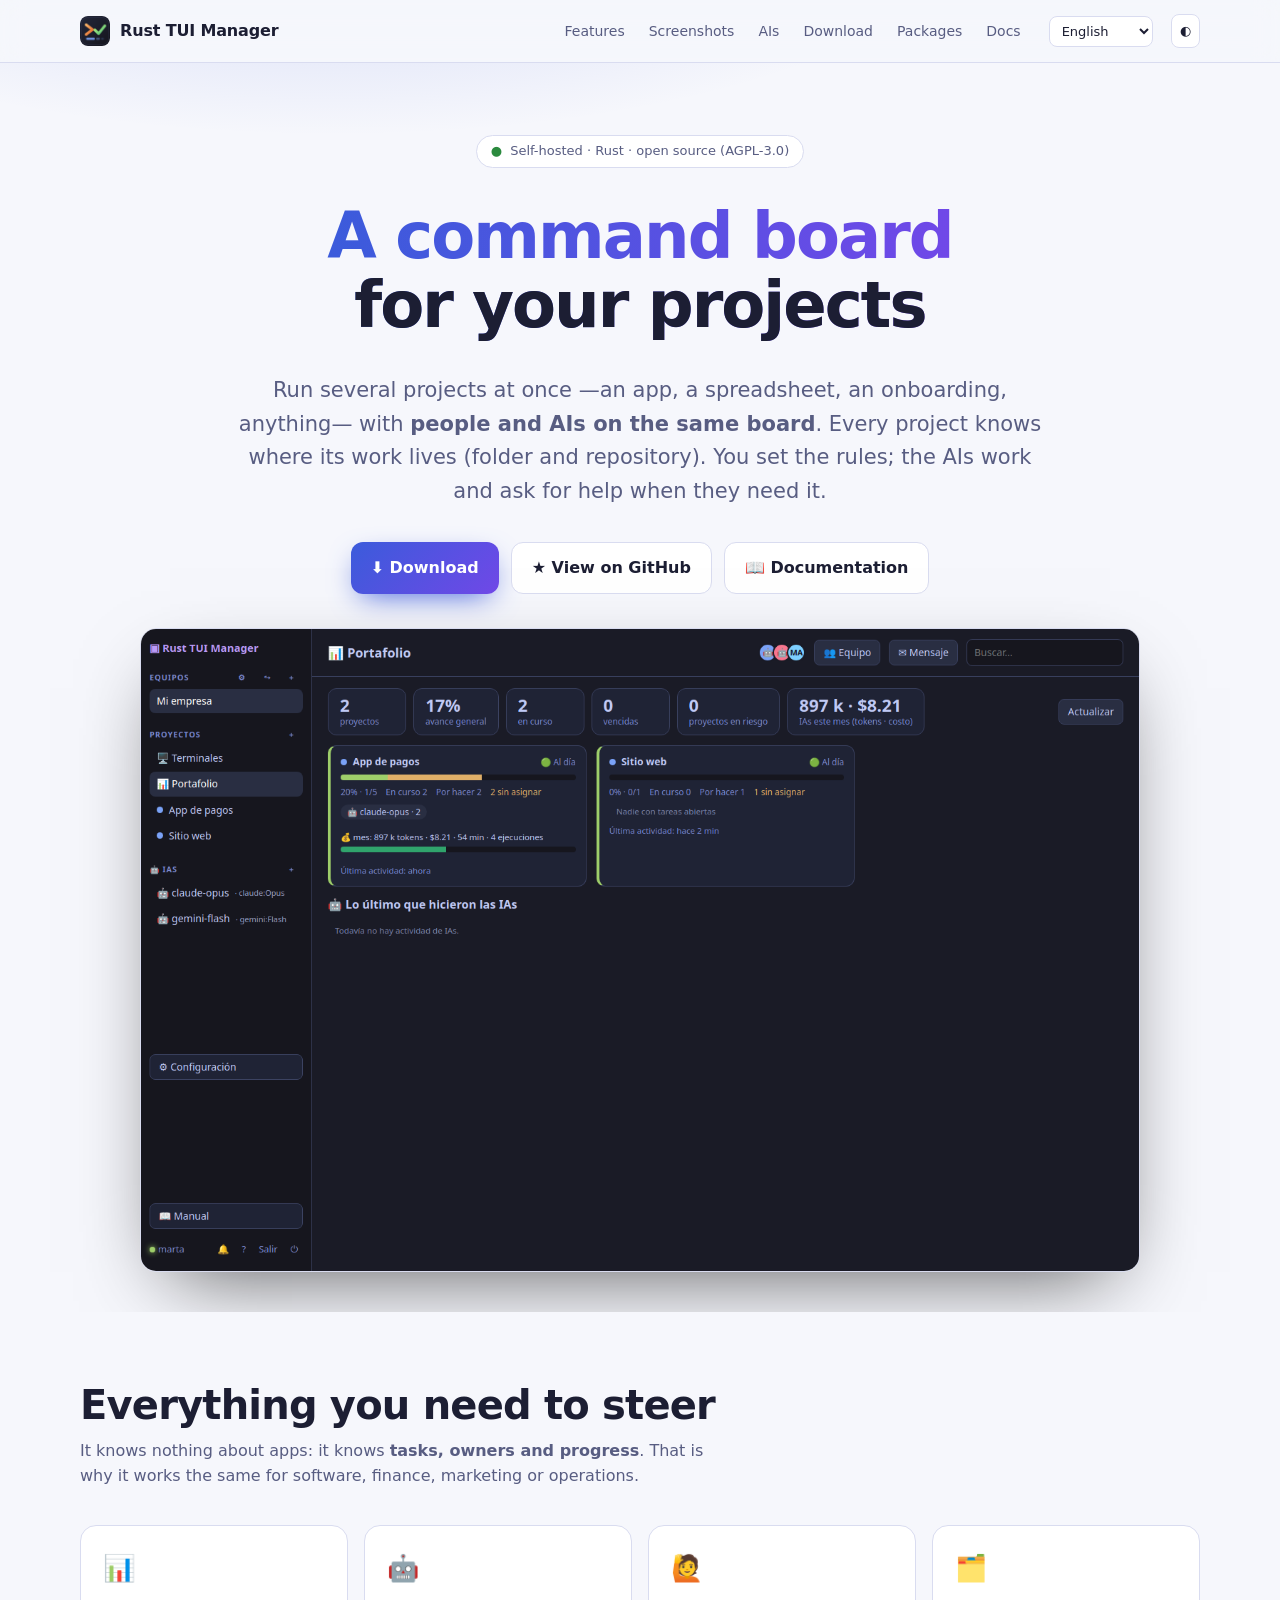
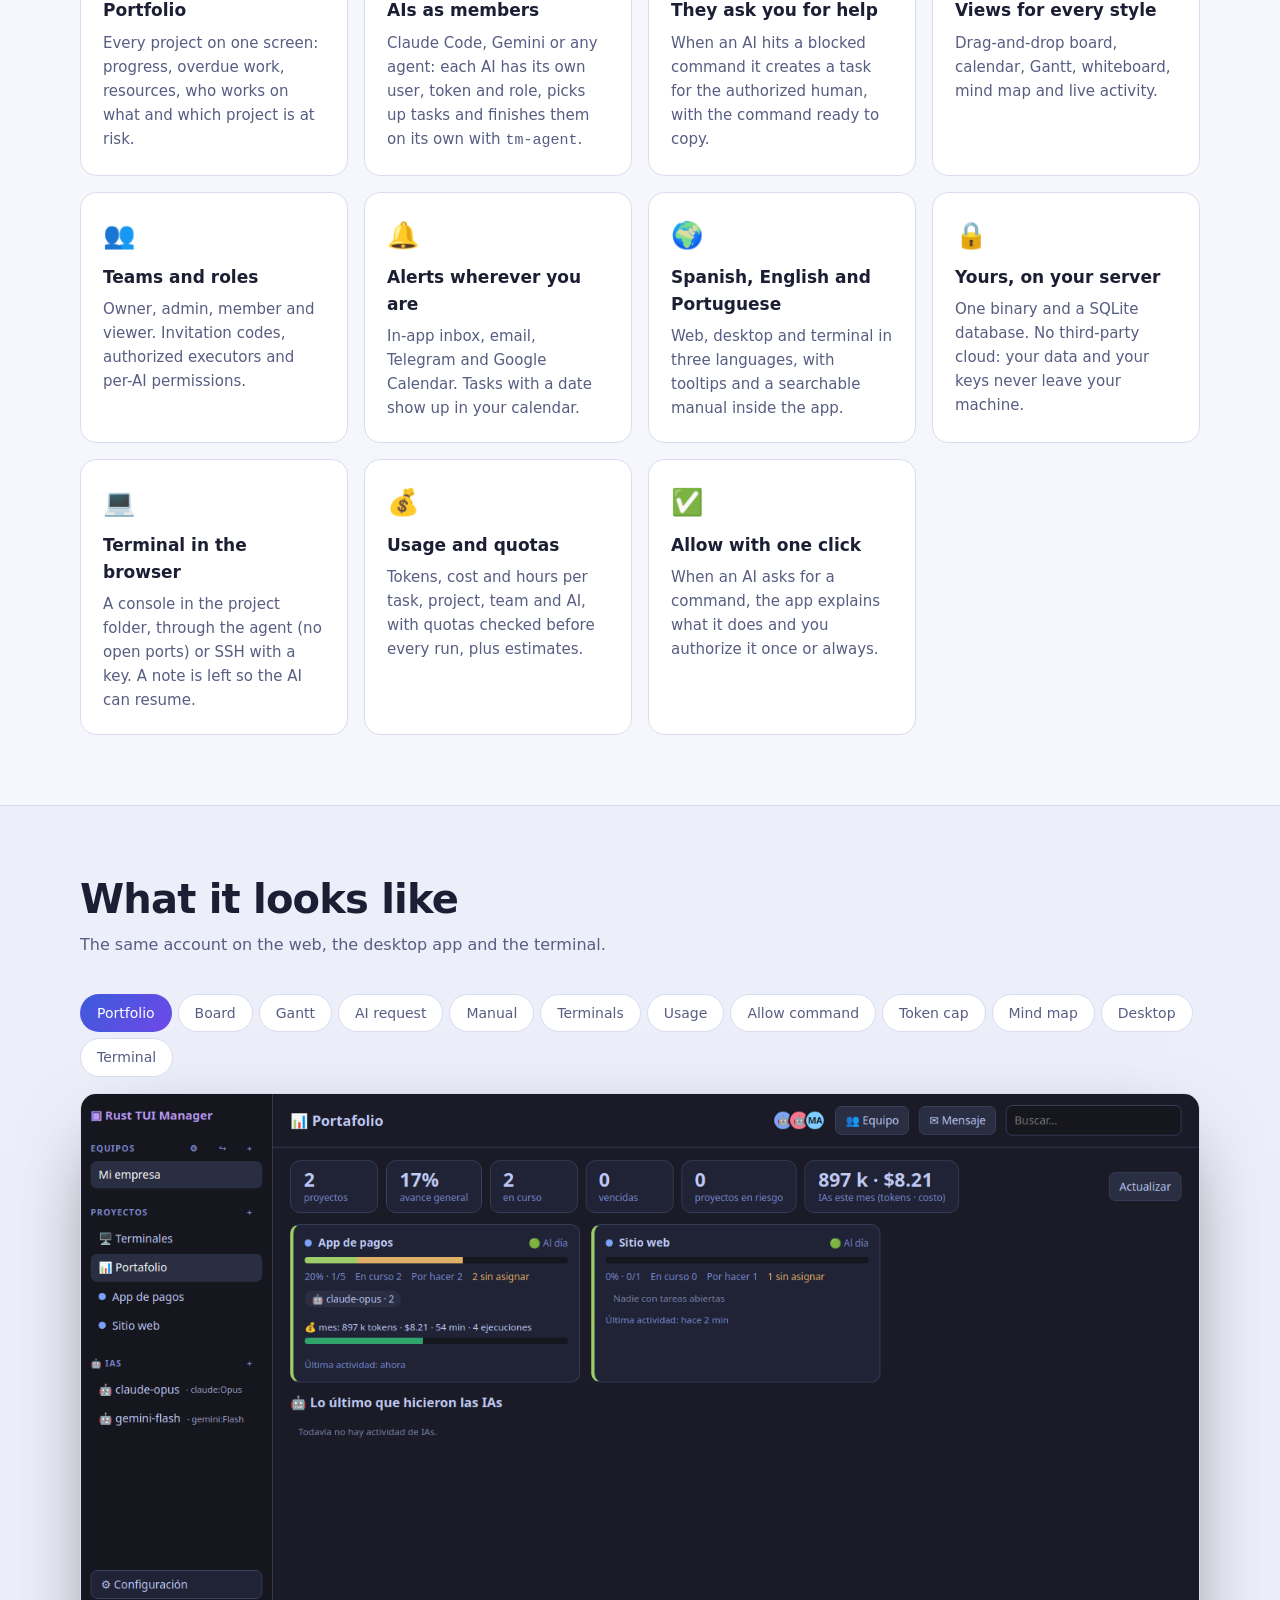
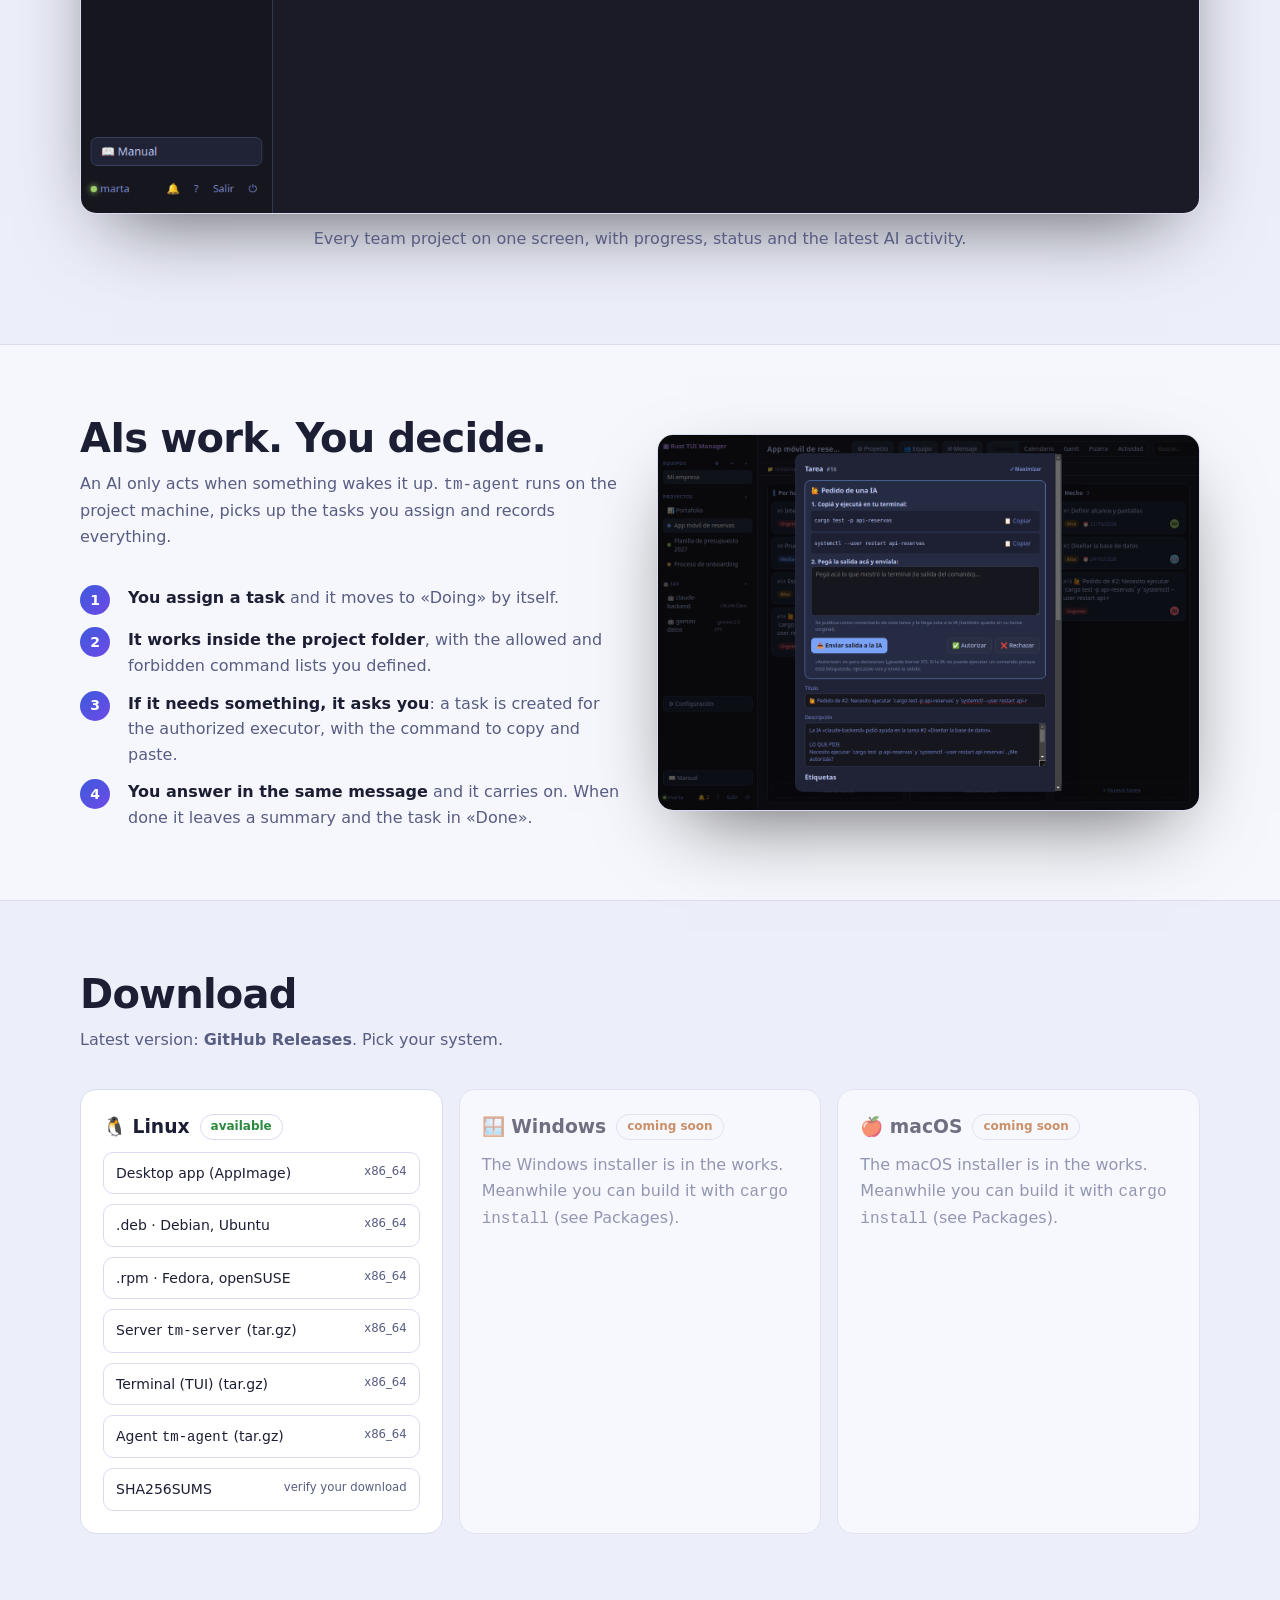
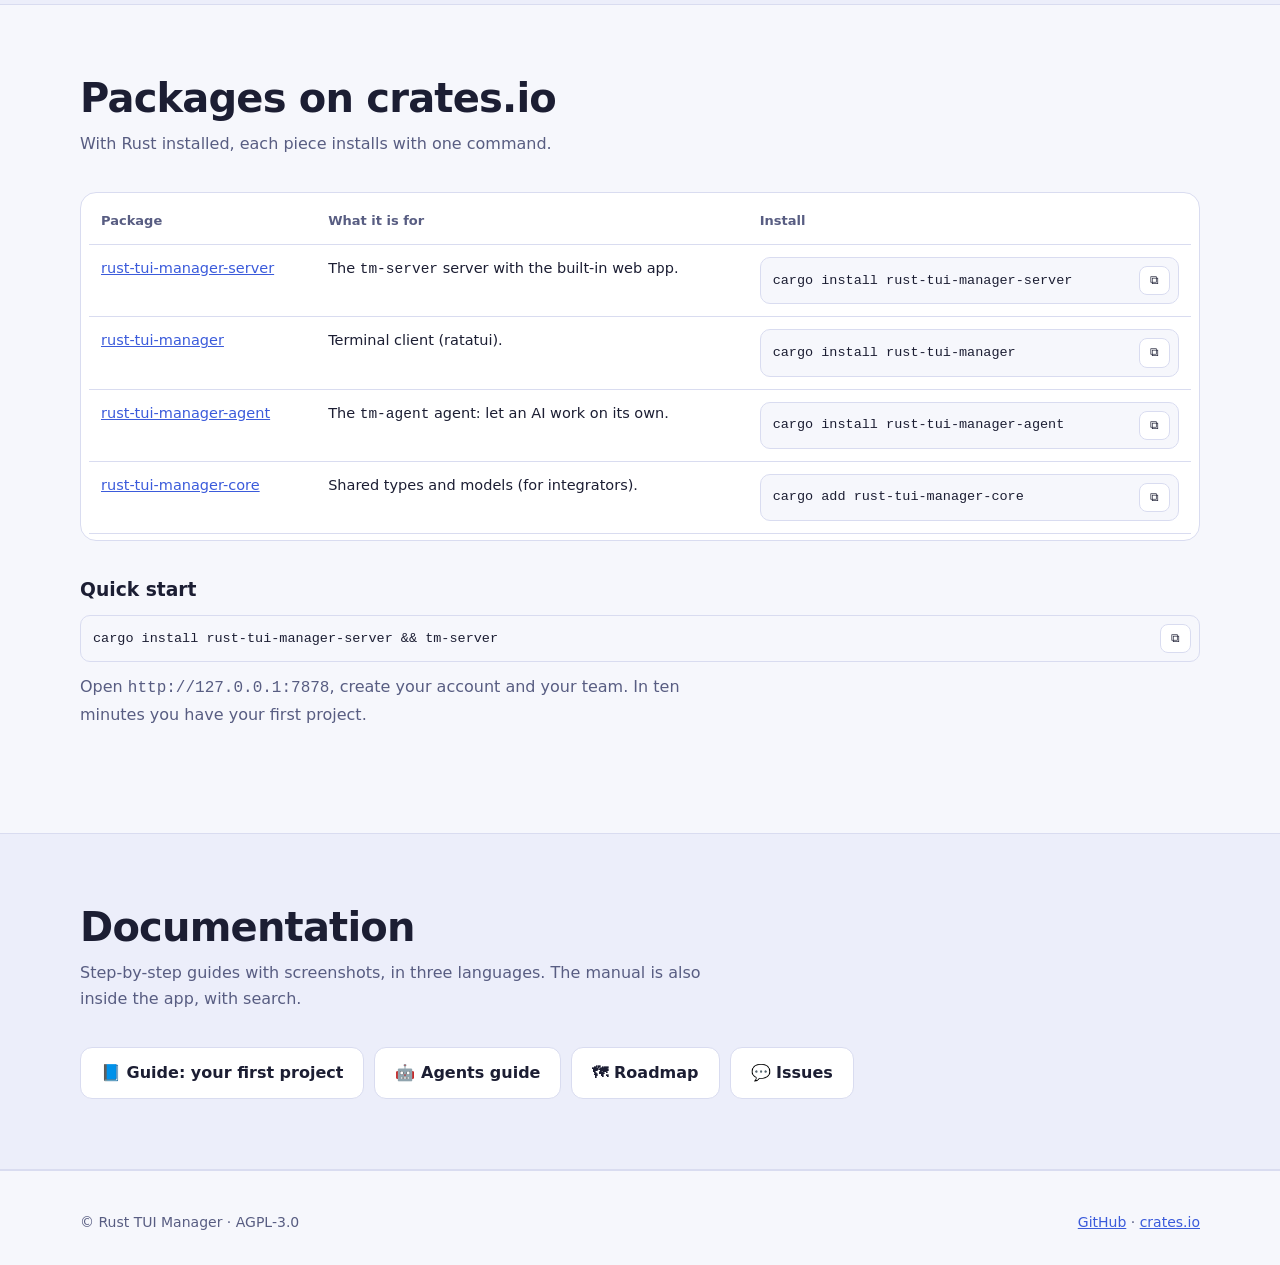
==== docs/index.html @ d7788f99 "Versión 0.6.3: terminal en el navegador, consumo y cuotas, permisos desde la tarea, licencia AGPL-3." ====
<!doctype html>
<html lang="es">
<head>
<meta charset="utf-8">
<meta name="viewport" content="width=device-width, initial-scale=1">
<title>Rust TUI Manager · tablero de comando</title>
<meta name="description" content="Un tablero de comando autoalojado: dirigí varios proyectos a la vez con personas e IAs en el mismo tablero. Web, escritorio, terminal y agentes.">
<meta property="og:title" content="Rust TUI Manager">
<meta property="og:description" content="Dirigí varios proyectos a la vez con personas e IAs en el mismo tablero. Autoalojado, en Rust.">
<meta property="og:image" content="https://raw.githubusercontent.com/polblancoo/Rust_tuiManager/main/docs/screenshots/guia-11-portafolio.png">
<link rel="icon" href="logo/logo-512.png">
<style>
:root{--bg:#0d0e17;--bg2:#13141f;--card:#181a28;--line:#2a2d44;--fg:#e6e9f7;--dim:#9aa0c3;--acc:#7aa2f7;--acc2:#bb9af7;--ok:#9ece6a;--warn:#e0af68;--glow:#7aa2f755}
@media (prefers-color-scheme:light){:root:not([data-theme=dark]){--bg:#f6f7fc;--bg2:#eceefa;--card:#fff;--line:#d9dcf0;--fg:#1c1e33;--dim:#585d82;--acc:#3b5bdb;--acc2:#7048e8;--ok:#2b8a3e;--warn:#b45309;--glow:#3b5bdb33}}
:root[data-theme=light]{--bg:#f6f7fc;--bg2:#eceefa;--card:#fff;--line:#d9dcf0;--fg:#1c1e33;--dim:#585d82;--acc:#3b5bdb;--acc2:#7048e8;--ok:#2b8a3e;--warn:#b45309;--glow:#3b5bdb33}
*{box-sizing:border-box;margin:0}
html{scroll-behavior:smooth}
body{background:var(--bg);color:var(--fg);font:16px/1.6 system-ui,-apple-system,"Segoe UI",Roboto,sans-serif;-webkit-font-smoothing:antialiased}
a{color:var(--acc)}
img{max-width:100%;display:block}
.wrap{width:min(1120px,100% - 32px);margin-inline:auto}
header{position:sticky;top:0;z-index:20;backdrop-filter:blur(12px);background:color-mix(in srgb,var(--bg) 80%,transparent);border-bottom:1px solid var(--line)}
.nav{display:flex;align-items:center;gap:18px;height:62px}
.brand{display:flex;align-items:center;gap:10px;font-weight:800;color:var(--fg);text-decoration:none;letter-spacing:-.01em}
.brand img{width:30px;height:30px;border-radius:8px}
.nav nav{display:flex;gap:4px;margin-left:auto;flex-wrap:wrap}
.nav nav a{color:var(--dim);text-decoration:none;padding:6px 10px;border-radius:8px;font-size:14px}
.nav nav a:hover{color:var(--fg);background:var(--bg2)}
select,.btn-theme{background:var(--card);color:var(--fg);border:1px solid var(--line);border-radius:8px;padding:6px 8px;font:inherit;font-size:13px;cursor:pointer}
.hero{padding:72px 0 40px;position:relative;overflow:hidden}
.hero::before{content:"";position:absolute;inset:-20% -10% auto;height:520px;background:radial-gradient(60% 60% at 30% 20%,var(--glow),transparent 70%),radial-gradient(40% 50% at 80% 10%,#bb9af733,transparent 70%);pointer-events:none}
.hero .wrap{position:relative;display:grid;gap:34px;text-align:center;justify-items:center}
.pill{display:inline-flex;gap:8px;align-items:center;border:1px solid var(--line);background:var(--card);border-radius:999px;padding:5px 14px;font-size:13px;color:var(--dim)}
.pill b{color:var(--ok)}
h1{font-size:clamp(34px,6vw,64px);line-height:1.08;letter-spacing:-.03em;max-width:15ch}
h1 span{background:linear-gradient(90deg,var(--acc),var(--acc2));-webkit-background-clip:text;background-clip:text;color:transparent}
.lead{font-size:clamp(17px,2.2vw,21px);color:var(--dim);max-width:62ch}
.cta{display:flex;gap:12px;flex-wrap:wrap;justify-content:center}
.btn{display:inline-flex;align-items:center;gap:8px;padding:12px 20px;border-radius:12px;font-weight:700;text-decoration:none;border:1px solid var(--line);color:var(--fg);background:var(--card);transition:transform .15s,border-color .15s}
.btn:hover{transform:translateY(-2px);border-color:var(--acc)}
.btn.primary{background:linear-gradient(135deg,var(--acc),var(--acc2));color:#fff;border:0;box-shadow:0 10px 30px -10px var(--acc)}
.shot{border:1px solid var(--line);border-radius:16px;overflow:hidden;background:var(--card);box-shadow:0 30px 80px -30px #000a,0 0 0 1px #ffffff08}
.shot img{width:100%;height:auto}
.hero .shot{width:min(1000px,100%)}
section{padding:70px 0;scroll-margin-top:62px}
section.alt{background:var(--bg2);border-block:1px solid var(--line)}
h2{font-size:clamp(26px,4vw,40px);letter-spacing:-.02em;line-height:1.15;margin-bottom:10px}
.sub{color:var(--dim);max-width:64ch;margin-bottom:36px}
.grid{display:grid;gap:16px;grid-template-columns:repeat(auto-fit,minmax(250px,1fr))}
.card{background:var(--card);border:1px solid var(--line);border-radius:16px;padding:22px}
.card .ic{font-size:26px;margin-bottom:8px}
.card h3{font-size:17px;margin-bottom:6px}
.card p{color:var(--dim);font-size:15px}
.tabs{display:flex;gap:6px;flex-wrap:wrap;margin-bottom:16px}
.tabs button{background:var(--card);color:var(--dim);border:1px solid var(--line);border-radius:999px;padding:7px 16px;font:inherit;font-size:14px;cursor:pointer}
.tabs button.on{color:#fff;background:linear-gradient(135deg,var(--acc),var(--acc2));border-color:transparent}
.cap{color:var(--dim);margin-top:12px;text-align:center;min-height:3em}
.two{display:grid;gap:34px;grid-template-columns:1fr 1fr;align-items:center}
@media(max-width:820px){.two{grid-template-columns:1fr}}
.steps{list-style:none;padding:0;display:grid;gap:12px;counter-reset:s}
.steps li{counter-increment:s;display:grid;grid-template-columns:36px 1fr;gap:12px;align-items:start;color:var(--dim)}
.steps li::before{content:counter(s);display:grid;place-items:center;width:30px;height:30px;border-radius:50%;background:linear-gradient(135deg,var(--acc),var(--acc2));color:#fff;font-weight:800;font-size:14px}
.steps b{color:var(--fg)}
.dl{display:grid;gap:16px;grid-template-columns:repeat(auto-fit,minmax(260px,1fr))}
.os{background:var(--card);border:1px solid var(--line);border-radius:16px;padding:22px;display:grid;gap:10px;align-content:start}
.os h3{display:flex;align-items:center;gap:10px}
.os.soon{opacity:.6}
.os .tag{font-size:12px;border:1px solid var(--line);border-radius:999px;padding:2px 10px;color:var(--warn)}
.os a.f{display:flex;justify-content:space-between;gap:10px;text-decoration:none;color:var(--fg);border:1px solid var(--line);border-radius:10px;padding:9px 12px;font-size:14px}
.os a.f:hover{border-color:var(--acc)}
.os a.f small{color:var(--dim)}
code,pre{font-family:ui-monospace,SFMono-Regular,Menlo,Consolas,monospace}
.cmd{display:flex;align-items:center;gap:8px;background:var(--bg);border:1px solid var(--line);border-radius:10px;padding:8px 8px 8px 12px;font-size:13.5px;overflow:hidden}
.cmd code{flex:1;overflow-x:auto;white-space:nowrap}
.cmd button{background:var(--card);color:var(--fg);border:1px solid var(--line);border-radius:8px;padding:4px 10px;font:inherit;font-size:12px;cursor:pointer}
table{width:100%;border-collapse:collapse;font-size:14.5px}
th,td{text-align:left;padding:12px;border-bottom:1px solid var(--line);vertical-align:top}
th{color:var(--dim);font-weight:600;font-size:13px}
.tbl{background:var(--card);border:1px solid var(--line);border-radius:16px;overflow-x:auto;padding:6px 8px}
footer{padding:40px 0;color:var(--dim);font-size:14px;border-top:1px solid var(--line)}
footer .wrap{display:flex;gap:16px;flex-wrap:wrap;justify-content:space-between}
.docs{display:flex;gap:10px;flex-wrap:wrap}
</style>
</head>
<body>
<header><div class="wrap nav">
  <a class="brand" href="#top"><img src="logo/logo-512.png" alt=""> Rust TUI Manager</a>
  <nav>
    <a href="#features" data-i="nav_features">Funciones</a>
    <a href="#screens" data-i="nav_screens">Capturas</a>
    <a href="#ai" data-i="nav_ai">IAs</a>
    <a href="#download" data-i="nav_download">Descargar</a>
    <a href="#packages" data-i="nav_packages">Paquetes</a>
    <a href="#docs" data-i="nav_docs">Documentación</a>
  </nav>
  <select id="lang" aria-label="Idioma / Language"><option value="es">Español</option><option value="en">English</option><option value="pt">Português</option></select>
  <button class="btn-theme" id="theme" title="Tema claro / oscuro" aria-label="Tema">◐</button>
</div></header>

<main id="top">
<div class="hero"><div class="wrap">
  <span class="pill"><b>●</b> <span data-i="pill">Autoalojado · Rust · código abierto (AGPL-3.0)</span></span>
  <h1><span data-i="h1a">Un tablero de comando</span> <span data-i="h1b" style="-webkit-text-fill-color:var(--fg);color:var(--fg)">para tus proyectos</span></h1>
  <p class="lead" data-i="lead">Dirigí varios proyectos a la vez —una app, una planilla, un onboarding, lo que sea— con <b>personas e IAs en el mismo tablero</b>. Cada proyecto sabe dónde vive su trabajo (carpeta y repositorio). Vos fijás las reglas; las IAs trabajan y te piden ayuda cuando la necesitan.</p>
  <div class="cta">
    <a class="btn primary" href="#download" data-i="cta_dl">⬇ Descargar</a>
    <a class="btn" href="https://github.com/polblancoo/Rust_tuiManager" data-i="cta_gh">★ Ver en GitHub</a>
    <a class="btn" href="#docs" data-i="cta_docs">📖 Documentación</a>
  </div>
  <div class="shot"><img src="screenshots/guia-11-portafolio.png" alt="Portafolio con todos los proyectos" id="heroimg" width="1300" height="900"></div>
</div></div>

<section id="features"><div class="wrap">
  <h2 data-i="f_h">Todo lo que necesitás para dirigir</h2>
  <p class="sub" data-i="f_s">No sabe de apps: sabe de <b>tareas, responsables y avance</b>. Por eso sirve igual para software, finanzas, marketing u operaciones.</p>
  <div class="grid">
    <div class="card"><div class="ic">📊</div><h3 data-i="c1h">Portafolio</h3><p data-i="c1p">Todos los proyectos en una pantalla: avance, vencidas, recursos, quién trabaja en qué y qué proyecto está en riesgo.</p></div>
    <div class="card"><div class="ic">🤖</div><h3 data-i="c2h">IAs como miembros</h3><p data-i="c2p">Claude Code, Gemini o cualquier agente: cada IA tiene su usuario, token y rol, toma tareas y las completa sola con <code>tm-agent</code>.</p></div>
    <div class="card"><div class="ic">🙋</div><h3 data-i="c3h">Te piden ayuda</h3><p data-i="c3p">Si una IA se topa con un comando bloqueado, crea una tarea para el humano autorizado, con el comando listo para copiar.</p></div>
    <div class="card"><div class="ic">🗂️</div><h3 data-i="c4h">Vistas para cada estilo</h3><p data-i="c4p">Tablero con arrastrar y soltar, calendario, Gantt, pizarra, mapa mental y actividad en vivo.</p></div>
    <div class="card"><div class="ic">👥</div><h3 data-i="c5h">Equipos y roles</h3><p data-i="c5p">Dueño, admin, miembro y lector. Invitaciones con código, ejecutores autorizados y permisos por IA.</p></div>
    <div class="card"><div class="ic">🔔</div><h3 data-i="c6h">Avisos donde estés</h3><p data-i="c6p">Bandeja en la app, email, Telegram y Google Calendar. Las tareas con fecha aparecen en tu calendario.</p></div>
    <div class="card"><div class="ic">🌍</div><h3 data-i="c7h">Español, inglés y portugués</h3><p data-i="c7p">Interfaz web, escritorio y terminal en tres idiomas, con tooltips y un manual con buscador dentro de la app.</p></div>
    <div class="card"><div class="ic">🔒</div><h3 data-i="c8h">Tuyo, en tu servidor</h3><p data-i="c8p">Un solo binario y una base SQLite. Sin nube de terceros: tus datos y tus claves no salen de tu máquina.</p></div>
    <div class="card"><div class="ic">💻</div><h3 data-i="c9h">Terminal en el navegador</h3><p data-i="c9p">Una consola en la carpeta del proyecto, por el agente (sin puertos abiertos) o por SSH con clave. Queda una nota para que la IA retome.</p></div>
    <div class="card"><div class="ic">💰</div><h3 data-i="c10h">Consumo y cuotas</h3><p data-i="c10p">Tokens, costo y horas por tarea, proyecto, equipo e IA, con cuotas que se revisan antes de cada ejecución y estimación.</p></div>
    <div class="card"><div class="ic">✅</div><h3 data-i="c11h">Permitir con un clic</h3><p data-i="c11p">Cuando una IA pide un comando, la app explica qué hace y lo autorizás una vez o siempre.</p></div>
  </div>
</div></section>

<section id="screens" class="alt"><div class="wrap">
  <h2 data-i="s_h">Así se ve</h2>
  <p class="sub" data-i="s_s">La misma cuenta en la web, la app de escritorio y la terminal.</p>
  <div class="tabs" id="tabs"></div>
  <div class="shot"><img id="shotimg" src="" alt="" width="1300" height="900"></div>
  <p class="cap" id="cap"></p>
</div></section>

<section id="ai"><div class="wrap two">
  <div>
    <h2 data-i="a_h">Las IAs trabajan. Vos decidís.</h2>
    <p class="sub" data-i="a_s">Una IA solo actúa cuando algo la despierta. <code>tm-agent</code> corre en la máquina del proyecto, toma las tareas que le asignes y deja todo registrado.</p>
    <ol class="steps">
      <li><span data-i="a1"><b>Le asignás una tarea</b> y pasa sola a «En curso».</span></li>
      <li><span data-i="a2"><b>Trabaja dentro de la carpeta del proyecto</b>, con la lista de comandos permitidos y prohibidos que definiste.</span></li>
      <li><span data-i="a3"><b>Si necesita algo, te lo pide</b>: se crea una tarea para el ejecutor autorizado, con el comando para copiar y pegar.</span></li>
      <li><span data-i="a4"><b>Le contestás en el mismo mensaje</b> y sigue. Al terminar deja un resumen y la tarea en «Hecho».</span></li>
    </ol>
  </div>
  <div class="shot"><img src="screenshots/guia-12-pedido.png" alt="Pedido de una IA con el comando para copiar" loading="lazy" width="1300" height="900"></div>
</div></section>

<section id="download" class="alt"><div class="wrap">
  <h2 data-i="d_h">Descargar</h2>
  <p class="sub"><span data-i="d_s">Última versión</span>: <b id="ver">…</b>. <span data-i="d_s2">Elegí tu sistema.</span></p>
  <div class="dl">
    <div class="os">
      <h3>🐧 Linux <span class="tag" style="color:var(--ok)" data-i="avail">disponible</span></h3>
      <a class="f" id="dl-appimage" href="https://github.com/polblancoo/Rust_tuiManager/releases/latest"><span data-i="d_app">App de escritorio (AppImage)</span><small>x86_64</small></a>
      <a class="f" id="dl-deb" href="https://github.com/polblancoo/Rust_tuiManager/releases/latest"><span>.deb · Debian, Ubuntu</span><small>x86_64</small></a>
      <a class="f" id="dl-rpm" href="https://github.com/polblancoo/Rust_tuiManager/releases/latest"><span>.rpm · Fedora, openSUSE</span><small>x86_64</small></a>
      <a class="f" id="dl-server" href="https://github.com/polblancoo/Rust_tuiManager/releases/latest"><span data-i="d_srv">Servidor <code>tm-server</code> (tar.gz)</span><small>x86_64</small></a>
      <a class="f" id="dl-tui" href="https://github.com/polblancoo/Rust_tuiManager/releases/latest"><span data-i="d_tui">Terminal (TUI) (tar.gz)</span><small>x86_64</small></a>
      <a class="f" id="dl-agent" href="https://github.com/polblancoo/Rust_tuiManager/releases/latest"><span data-i="d_agt">Agente <code>tm-agent</code> (tar.gz)</span><small>x86_64</small></a>
      <a class="f" id="dl-sums" href="https://github.com/polblancoo/Rust_tuiManager/releases/latest"><span>SHA256SUMS</span><small data-i="d_ver">verificá la descarga</small></a>
    </div>
    <div class="os soon"><h3>🪟 Windows <span class="tag" data-i="soon">próximamente</span></h3><p style="color:var(--dim)" data-i="d_win">El instalador para Windows está en preparación. Mientras tanto podés compilarlo con <code>cargo install</code> (ver Paquetes).</p></div>
    <div class="os soon"><h3>🍎 macOS <span class="tag" data-i="soon">próximamente</span></h3><p style="color:var(--dim)" data-i="d_mac">El instalador para macOS está en preparación. Mientras tanto podés compilarlo con <code>cargo install</code> (ver Paquetes).</p></div>
  </div>
</div></section>

<section id="packages"><div class="wrap">
  <h2 data-i="p_h">Paquetes en crates.io</h2>
  <p class="sub" data-i="p_s">Con Rust instalado, cada pieza se instala con un comando.</p>
  <div class="tbl"><table>
    <thead><tr><th data-i="p_c1">Paquete</th><th data-i="p_c2">Para qué sirve</th><th data-i="p_c3">Instalar</th></tr></thead>
    <tbody>
      <tr><td><a href="https://crates.io/crates/rust-tui-manager-server">rust-tui-manager-server</a></td><td data-i="p_srv">El servidor <code>tm-server</code> con la web integrada.</td><td><div class="cmd"><code>cargo install rust-tui-manager-server</code><button data-copy>⧉</button></div></td></tr>
      <tr><td><a href="https://crates.io/crates/rust-tui-manager">rust-tui-manager</a></td><td data-i="p_tui">Cliente de terminal (ratatui).</td><td><div class="cmd"><code>cargo install rust-tui-manager</code><button data-copy>⧉</button></div></td></tr>
      <tr><td><a href="https://crates.io/crates/rust-tui-manager-agent">rust-tui-manager-agent</a></td><td data-i="p_agt">El agente <code>tm-agent</code>: que una IA trabaje sola.</td><td><div class="cmd"><code>cargo install rust-tui-manager-agent</code><button data-copy>⧉</button></div></td></tr>
      <tr><td><a href="https://crates.io/crates/rust-tui-manager-core">rust-tui-manager-core</a></td><td data-i="p_core">Tipos y modelos compartidos (para quien integre).</td><td><div class="cmd"><code>cargo add rust-tui-manager-core</code><button data-copy>⧉</button></div></td></tr>
    </tbody>
  </table></div>
  <h3 style="margin:34px 0 10px" data-i="q_h">Arranque rápido</h3>
  <div class="cmd"><code>cargo install rust-tui-manager-server && tm-server</code><button data-copy>⧉</button></div>
  <p class="sub" style="margin-top:12px" data-i="q_s">Abrí <code>http://127.0.0.1:7878</code>, creá tu cuenta y tu equipo. En diez minutos tenés el primer proyecto.</p>
</div></section>

<section id="docs" class="alt"><div class="wrap">
  <h2 data-i="x_h">Documentación</h2>
  <p class="sub" data-i="x_s">Guías paso a paso con capturas, en tres idiomas. El manual también está dentro de la app, con buscador.</p>
  <div class="docs">
    <a class="btn" id="d-guide" href="https://github.com/polblancoo/Rust_tuiManager/blob/main/docs/GUIA.md" data-i="x_guide">📘 Guía: tu primer proyecto</a>
    <a class="btn" id="d-agents" href="https://github.com/polblancoo/Rust_tuiManager/blob/main/docs/AGENTES.md" data-i="x_agents">🤖 Instructivo de agentes</a>
    <a class="btn" href="https://github.com/polblancoo/Rust_tuiManager/blob/main/ROADMAP.md" data-i="x_road">🗺 Hoja de ruta</a>
    <a class="btn" href="https://github.com/polblancoo/Rust_tuiManager/issues" data-i="x_issues">💬 Issues</a>
  </div>
</div></section>
</main>

<footer><div class="wrap">
  <span>© Rust TUI Manager · AGPL-3.0</span>
  <span><a href="https://github.com/polblancoo/Rust_tuiManager">GitHub</a> · <a href="https://crates.io/crates/rust-tui-manager-server">crates.io</a></span>
</div></footer>

<script>
const T={
es:{nav_features:"Funciones",nav_screens:"Capturas",nav_ai:"IAs",nav_download:"Descargar",nav_packages:"Paquetes",nav_docs:"Documentación",pill:"Autoalojado · Rust · código abierto (AGPL-3.0)",h1a:"Un tablero de comando",h1b:"para tus proyectos",lead:"Dirigí varios proyectos a la vez —una app, una planilla, un onboarding, lo que sea— con <b>personas e IAs en el mismo tablero</b>. Cada proyecto sabe dónde vive su trabajo (carpeta y repositorio). Vos fijás las reglas; las IAs trabajan y te piden ayuda cuando la necesitan.",cta_dl:"⬇ Descargar",cta_gh:"★ Ver en GitHub",cta_docs:"📖 Documentación",f_h:"Todo lo que necesitás para dirigir",f_s:"No sabe de apps: sabe de <b>tareas, responsables y avance</b>. Por eso sirve igual para software, finanzas, marketing u operaciones.",c1h:"Portafolio",c1p:"Todos los proyectos en una pantalla: avance, vencidas, recursos, quién trabaja en qué y qué proyecto está en riesgo.",c2h:"IAs como miembros",c2p:"Claude Code, Gemini o cualquier agente: cada IA tiene su usuario, token y rol, toma tareas y las completa sola con <code>tm-agent</code>.",c3h:"Te piden ayuda",c3p:"Si una IA se topa con un comando bloqueado, crea una tarea para el humano autorizado, con el comando listo para copiar.",c4h:"Vistas para cada estilo",c4p:"Tablero con arrastrar y soltar, calendario, Gantt, pizarra, mapa mental y actividad en vivo.",c5h:"Equipos y roles",c5p:"Dueño, admin, miembro y lector. Invitaciones con código, ejecutores autorizados y permisos por IA.",c6h:"Avisos donde estés",c6p:"Bandeja en la app, email, Telegram y Google Calendar. Las tareas con fecha aparecen en tu calendario.",c7h:"Español, inglés y portugués",c7p:"Interfaz web, escritorio y terminal en tres idiomas, con tooltips y un manual con buscador dentro de la app.",c8h:"Tuyo, en tu servidor",c8p:"Un solo binario y una base SQLite. Sin nube de terceros: tus datos y tus claves no salen de tu máquina.",c9h:"Terminal en el navegador",c9p:"Una consola en la carpeta del proyecto, por el agente (sin puertos abiertos) o por SSH con clave. Queda una nota para que la IA retome.",c10h:"Consumo y cuotas",c10p:"Tokens, costo y horas por tarea, proyecto, equipo e IA, con cuotas que se revisan antes de cada ejecución y estimación.",c11h:"Permitir con un clic",c11p:"Cuando una IA pide un comando, la app explica qué hace y lo autorizás una vez o siempre.",s_h:"Así se ve",s_s:"La misma cuenta en la web, la app de escritorio y la terminal.",a_h:"Las IAs trabajan. Vos decidís.",a_s:"Una IA solo actúa cuando algo la despierta. <code>tm-agent</code> corre en la máquina del proyecto, toma las tareas que le asignes y deja todo registrado.",a1:"<b>Le asignás una tarea</b> y pasa sola a «En curso».",a2:"<b>Trabaja dentro de la carpeta del proyecto</b>, con la lista de comandos permitidos y prohibidos que definiste.",a3:"<b>Si necesita algo, te lo pide</b>: se crea una tarea para el ejecutor autorizado, con el comando para copiar y pegar.",a4:"<b>Le contestás en el mismo mensaje</b> y sigue. Al terminar deja un resumen y la tarea en «Hecho».",d_h:"Descargar",d_s:"Última versión",d_s2:"Elegí tu sistema.",avail:"disponible",soon:"próximamente",d_app:"App de escritorio (AppImage)",d_srv:"Servidor <code>tm-server</code> (tar.gz)",d_tui:"Terminal (TUI) (tar.gz)",d_agt:"Agente <code>tm-agent</code> (tar.gz)",d_ver:"verificá la descarga",d_win:"El instalador para Windows está en preparación. Mientras tanto podés compilarlo con <code>cargo install</code> (ver Paquetes).",d_mac:"El instalador para macOS está en preparación. Mientras tanto podés compilarlo con <code>cargo install</code> (ver Paquetes).",p_h:"Paquetes en crates.io",p_s:"Con Rust instalado, cada pieza se instala con un comando.",p_c1:"Paquete",p_c2:"Para qué sirve",p_c3:"Instalar",p_srv:"El servidor <code>tm-server</code> con la web integrada.",p_tui:"Cliente de terminal (ratatui).",p_agt:"El agente <code>tm-agent</code>: que una IA trabaje sola.",p_core:"Tipos y modelos compartidos (para quien integre).",q_h:"Arranque rápido",q_s:"Abrí <code>http://127.0.0.1:7878</code>, creá tu cuenta y tu equipo. En diez minutos tenés el primer proyecto.",x_h:"Documentación",x_s:"Guías paso a paso con capturas, en tres idiomas. El manual también está dentro de la app, con buscador.",x_guide:"📘 Guía: tu primer proyecto",x_agents:"🤖 Instructivo de agentes",x_road:"🗺 Hoja de ruta",x_issues:"💬 Issues"},
en:{nav_features:"Features",nav_screens:"Screenshots",nav_ai:"AIs",nav_download:"Download",nav_packages:"Packages",nav_docs:"Docs",pill:"Self-hosted · Rust · open source (AGPL-3.0)",h1a:"A command board",h1b:"for your projects",lead:"Run several projects at once —an app, a spreadsheet, an onboarding, anything— with <b>people and AIs on the same board</b>. Every project knows where its work lives (folder and repository). You set the rules; the AIs work and ask for help when they need it.",cta_dl:"⬇ Download",cta_gh:"★ View on GitHub",cta_docs:"📖 Documentation",f_h:"Everything you need to steer",f_s:"It knows nothing about apps: it knows <b>tasks, owners and progress</b>. That is why it works the same for software, finance, marketing or operations.",c1h:"Portfolio",c1p:"Every project on one screen: progress, overdue work, resources, who works on what and which project is at risk.",c2h:"AIs as members",c2p:"Claude Code, Gemini or any agent: each AI has its own user, token and role, picks up tasks and finishes them on its own with <code>tm-agent</code>.",c3h:"They ask you for help",c3p:"When an AI hits a blocked command it creates a task for the authorized human, with the command ready to copy.",c4h:"Views for every style",c4p:"Drag-and-drop board, calendar, Gantt, whiteboard, mind map and live activity.",c5h:"Teams and roles",c5p:"Owner, admin, member and viewer. Invitation codes, authorized executors and per-AI permissions.",c6h:"Alerts wherever you are",c6p:"In-app inbox, email, Telegram and Google Calendar. Tasks with a date show up in your calendar.",c7h:"Spanish, English and Portuguese",c7p:"Web, desktop and terminal in three languages, with tooltips and a searchable manual inside the app.",c8h:"Yours, on your server",c8p:"One binary and a SQLite database. No third-party cloud: your data and your keys never leave your machine.",c9h:"Terminal in the browser",c9p:"A console in the project folder, through the agent (no open ports) or SSH with a key. A note is left so the AI can resume.",c10h:"Usage and quotas",c10p:"Tokens, cost and hours per task, project, team and AI, with quotas checked before every run, plus estimates.",c11h:"Allow with one click",c11p:"When an AI asks for a command, the app explains what it does and you authorize it once or always.",s_h:"What it looks like",s_s:"The same account on the web, the desktop app and the terminal.",a_h:"AIs work. You decide.",a_s:"An AI only acts when something wakes it up. <code>tm-agent</code> runs on the project machine, picks up the tasks you assign and records everything.",a1:"<b>You assign a task</b> and it moves to «Doing» by itself.",a2:"<b>It works inside the project folder</b>, with the allowed and forbidden command lists you defined.",a3:"<b>If it needs something, it asks you</b>: a task is created for the authorized executor, with the command to copy and paste.",a4:"<b>You answer in the same message</b> and it carries on. When done it leaves a summary and the task in «Done».",d_h:"Download",d_s:"Latest version",d_s2:"Pick your system.",avail:"available",soon:"coming soon",d_app:"Desktop app (AppImage)",d_srv:"Server <code>tm-server</code> (tar.gz)",d_tui:"Terminal (TUI) (tar.gz)",d_agt:"Agent <code>tm-agent</code> (tar.gz)",d_ver:"verify your download",d_win:"The Windows installer is in the works. Meanwhile you can build it with <code>cargo install</code> (see Packages).",d_mac:"The macOS installer is in the works. Meanwhile you can build it with <code>cargo install</code> (see Packages).",p_h:"Packages on crates.io",p_s:"With Rust installed, each piece installs with one command.",p_c1:"Package",p_c2:"What it is for",p_c3:"Install",p_srv:"The <code>tm-server</code> server with the built-in web app.",p_tui:"Terminal client (ratatui).",p_agt:"The <code>tm-agent</code> agent: let an AI work on its own.",p_core:"Shared types and models (for integrators).",q_h:"Quick start",q_s:"Open <code>http://127.0.0.1:7878</code>, create your account and your team. In ten minutes you have your first project.",x_h:"Documentation",x_s:"Step-by-step guides with screenshots, in three languages. The manual is also inside the app, with search.",x_guide:"📘 Guide: your first project",x_agents:"🤖 Agents guide",x_road:"🗺 Roadmap",x_issues:"💬 Issues"},
pt:{nav_features:"Funções",nav_screens:"Capturas",nav_ai:"IAs",nav_download:"Baixar",nav_packages:"Pacotes",nav_docs:"Documentação",pill:"Auto-hospedado · Rust · código aberto (AGPL-3.0)",h1a:"Um quadro de comando",h1b:"para seus projetos",lead:"Dirija vários projetos ao mesmo tempo —um app, uma planilha, um onboarding, o que for— com <b>pessoas e IAs no mesmo quadro</b>. Cada projeto sabe onde vive o seu trabalho (pasta e repositório). Você define as regras; as IAs trabalham e pedem ajuda quando precisam.",cta_dl:"⬇ Baixar",cta_gh:"★ Ver no GitHub",cta_docs:"📖 Documentação",f_h:"Tudo o que você precisa para dirigir",f_s:"Ele não entende de apps: entende de <b>tarefas, responsáveis e andamento</b>. Por isso serve igual para software, finanças, marketing ou operações.",c1h:"Portfólio",c1p:"Todos os projetos em uma tela: andamento, atrasos, recursos, quem trabalha em quê e qual projeto está em risco.",c2h:"IAs como membros",c2p:"Claude Code, Gemini ou qualquer agente: cada IA tem seu usuário, token e papel, pega tarefas e as conclui sozinha com o <code>tm-agent</code>.",c3h:"Elas pedem ajuda",c3p:"Se uma IA esbarra num comando bloqueado, cria uma tarefa para o humano autorizado, com o comando pronto para copiar.",c4h:"Visões para cada estilo",c4p:"Quadro com arrastar e soltar, calendário, Gantt, lousa, mapa mental e atividade ao vivo.",c5h:"Equipes e papéis",c5p:"Dono, admin, membro e leitor. Convites com código, executores autorizados e permissões por IA.",c6h:"Avisos onde você estiver",c6p:"Caixa no app, email, Telegram e Google Calendar. Tarefas com data aparecem no seu calendário.",c7h:"Espanhol, inglês e português",c7p:"Interface web, desktop e terminal em três idiomas, com tooltips e um manual com busca dentro do app.",c8h:"Seu, no seu servidor",c8p:"Um só binário e um banco SQLite. Sem nuvem de terceiros: seus dados e suas chaves não saem da sua máquina.",c9h:"Terminal no navegador",c9p:"Um console na pasta do projeto, pelo agente (sem portas abertas) ou SSH com chave. Fica uma nota para a IA retomar.",c10h:"Consumo e cotas",c10p:"Tokens, custo e horas por tarefa, projeto, equipe e IA, com cotas verificadas antes de cada execução e estimativa.",c11h:"Permitir com um clique",c11p:"Quando uma IA pede um comando, o app explica o que ele faz e você autoriza uma vez ou sempre.",s_h:"Como fica",s_s:"A mesma conta na web, no app desktop e no terminal.",a_h:"As IAs trabalham. Você decide.",a_s:"Uma IA só age quando algo a desperta. O <code>tm-agent</code> roda na máquina do projeto, pega as tarefas que você atribuir e registra tudo.",a1:"<b>Você atribui uma tarefa</b> e ela passa sozinha para «Em andamento».",a2:"<b>Trabalha dentro da pasta do projeto</b>, com as listas de comandos permitidos e proibidos que você definiu.",a3:"<b>Se precisa de algo, pede a você</b>: é criada uma tarefa para o executor autorizado, com o comando para copiar e colar.",a4:"<b>Você responde na mesma mensagem</b> e ela segue. Ao terminar deixa um resumo e a tarefa em «Concluída».",d_h:"Baixar",d_s:"Última versão",d_s2:"Escolha seu sistema.",avail:"disponível",soon:"em breve",d_app:"App desktop (AppImage)",d_srv:"Servidor <code>tm-server</code> (tar.gz)",d_tui:"Terminal (TUI) (tar.gz)",d_agt:"Agente <code>tm-agent</code> (tar.gz)",d_ver:"verifique o download",d_win:"O instalador para Windows está em preparação. Enquanto isso você pode compilar com <code>cargo install</code> (veja Pacotes).",d_mac:"O instalador para macOS está em preparação. Enquanto isso você pode compilar com <code>cargo install</code> (veja Pacotes).",p_h:"Pacotes no crates.io",p_s:"Com Rust instalado, cada peça se instala com um comando.",p_c1:"Pacote",p_c2:"Para que serve",p_c3:"Instalar",p_srv:"O servidor <code>tm-server</code> com o app web integrado.",p_tui:"Cliente de terminal (ratatui).",p_agt:"O agente <code>tm-agent</code>: deixe uma IA trabalhar sozinha.",p_core:"Tipos e modelos compartilhados (para quem integra).",q_h:"Início rápido",q_s:"Abra <code>http://127.0.0.1:7878</code>, crie sua conta e sua equipe. Em dez minutos você tem o primeiro projeto.",x_h:"Documentação",x_s:"Guias passo a passo com capturas, em três idiomas. O manual também fica dentro do app, com busca.",x_guide:"📘 Guia: seu primeiro projeto",x_agents:"🤖 Guia de agentes",x_road:"🗺 Roteiro",x_issues:"💬 Issues"}};
const SHOTS=[
 ["guia-11-portafolio.png",{es:"Portafolio",en:"Portfolio",pt:"Portfólio"},{es:"Todos los proyectos del equipo en una pantalla, con avance, estado y lo último que hicieron las IAs.",en:"Every team project on one screen, with progress, status and the latest AI activity.",pt:"Todos os projetos da equipe em uma tela, com andamento, estado e o que as IAs fizeram por último."}],
 ["web-board.png",{es:"Tablero",en:"Board",pt:"Quadro"},{es:"Tareas por columna, con arrastrar y soltar y orden manual.",en:"Tasks by column, with drag and drop and manual ordering.",pt:"Tarefas por coluna, com arrastar e soltar e ordem manual."}],
 ["web-gantt.png",{es:"Gantt",en:"Gantt",pt:"Gantt"},{es:"El cronograma del proyecto con dependencias.",en:"The project timeline with dependencies.",pt:"O cronograma do projeto com dependências."}],
 ["guia-12-pedido.png",{es:"Pedido de una IA",en:"AI request",pt:"Pedido de uma IA"},{es:"La IA pide ayuda: tarea creada, comando listo para copiar y respuesta en el mismo mensaje.",en:"The AI asks for help: task created, command ready to copy and answer in the same message.",pt:"A IA pede ajuda: tarefa criada, comando pronto para copiar e resposta na mesma mensagem."}],
 ["guia-13-manual.png",{es:"Manual",en:"Manual",pt:"Manual"},{es:"El manual dentro de la app, con buscador e índice por temas.",en:"The manual inside the app, with search and a topic index.",pt:"O manual dentro do app, com busca e índice por temas."}],
 ["guia-14-terminales.png",{es:"Terminales",en:"Terminals",pt:"Terminais"},{es:"Hasta 8 consolas a la vez y el estado de cada IA al lado.",en:"Up to 8 consoles at once, with each AI's state beside them.",pt:"Até 8 consoles ao mesmo tempo e o estado de cada IA ao lado."}],
 ["guia-15-consumo.png",{es:"Consumo",en:"Usage",pt:"Consumo"},{es:"Tokens, costo y cuotas por IA, tarea, proyecto y equipo.",en:"Tokens, cost and quotas per AI, task, project and team.",pt:"Tokens, custo e cotas por IA, tarefa, projeto e equipe."}],
 ["guia-16-permitir.png",{es:"Permitir comando",en:"Allow command",pt:"Permitir comando"},{es:"La app explica el comando y lo autorizás una vez o siempre.",en:"The app explains the command; authorize it once or always.",pt:"O app explica o comando e você autoriza uma vez ou sempre."}],
 ["guia-17-tokens.png",{es:"Tope de tokens",en:"Token cap",pt:"Teto de tokens"},{es:"Fijá cuánto puede gastar una tarea, con estimación.",en:"Set how much a task may spend, with an estimate.",pt:"Defina quanto uma tarefa pode gastar, com estimativa."}],
 ["web-mindmap.png",{es:"Mapa mental",en:"Mind map",pt:"Mapa mental"},{es:"Cada tarea puede abrirse como mapa mental.",en:"Any task can open as a mind map.",pt:"Qualquer tarefa pode abrir como mapa mental."}],
 ["desktop-board.png",{es:"Escritorio",en:"Desktop",pt:"Desktop"},{es:"La app de escritorio, con la misma cuenta.",en:"The desktop app, with the same account.",pt:"O app desktop, com a mesma conta."}],
 ["tui-board.png",{es:"Terminal",en:"Terminal",pt:"Terminal"},{es:"El cliente de terminal (ratatui), para quien vive en la consola.",en:"The terminal client (ratatui), for those who live in the console.",pt:"O cliente de terminal (ratatui), para quem vive no console."}]];
const REPO="polblancoo/Rust_tuiManager";
let lang=(()=>{try{const s=localStorage.getItem("site-lang");if(T[s])return s}catch{}const n=(navigator.language||"es").slice(0,2);return T[n]?n:"en"})();
let cur=0;
function drawShots(){const tabs=document.getElementById("tabs");tabs.replaceChildren(...SHOTS.map((s,i)=>{const b=document.createElement("button");b.textContent=s[1][lang];b.className=i===cur?"on":"";b.onclick=()=>{cur=i;drawShots()};return b}));const s=SHOTS[cur];const im=document.getElementById("shotimg");im.src="screenshots/"+s[0];im.alt=s[1][lang];document.getElementById("cap").textContent=s[2][lang]}
function apply(){const d=T[lang];document.documentElement.lang=lang;document.querySelectorAll("[data-i]").forEach(e=>{const v=d[e.dataset.i];if(v!=null)e.innerHTML=v});document.getElementById("lang").value=lang;
 const g={es:["GUIA.md","AGENTES.md"],en:["GUIDE.md","AGENTS.md"],pt:["GUIA.pt.md","AGENTES.pt.md"]}[lang];const base="https://github.com/"+REPO+"/blob/main/docs/";document.getElementById("d-guide").href=base+g[0];document.getElementById("d-agents").href=base+g[1];drawShots()}
document.getElementById("lang").onchange=e=>{lang=e.target.value;try{localStorage.setItem("site-lang",lang)}catch{}apply()};
document.getElementById("theme").onclick=()=>{const r=document.documentElement;const dark=getComputedStyle(r).getPropertyValue("--bg").trim()==="#0d0e17";r.dataset.theme=dark?"light":"dark";try{localStorage.setItem("site-theme",r.dataset.theme)}catch{}};
try{const t=localStorage.getItem("site-theme");if(t)document.documentElement.dataset.theme=t}catch{}
document.querySelectorAll("[data-copy]").forEach(b=>b.onclick=()=>{navigator.clipboard?.writeText(b.previousElementSibling.textContent).then(()=>{const o=b.textContent;b.textContent="✓";setTimeout(()=>b.textContent=o,1200)})});
apply();
// enlaces de descarga: salen del último release publicado en GitHub
fetch("https://api.github.com/repos/"+REPO+"/releases/latest").then(r=>r.ok?r.json():Promise.reject()).then(rel=>{
 document.getElementById("ver").textContent=rel.tag_name;
 const pick=(re)=>rel.assets.find(a=>re.test(a.name));
 const map={appimage:/\.AppImage$/,deb:/\.deb$/,rpm:/\.rpm$/,server:/^tm-server-linux/,tui:/^rust-tui-manager-linux/,agent:/^tm-agent-linux/,sums:/^SHA256SUMS$/};
 for(const [k,re] of Object.entries(map)){const a=pick(re);const el=document.getElementById("dl-"+k);if(a&&el)el.href=a.browser_download_url}
}).catch(()=>{document.getElementById("ver").textContent="GitHub Releases"});
</script>
</body>
</html>
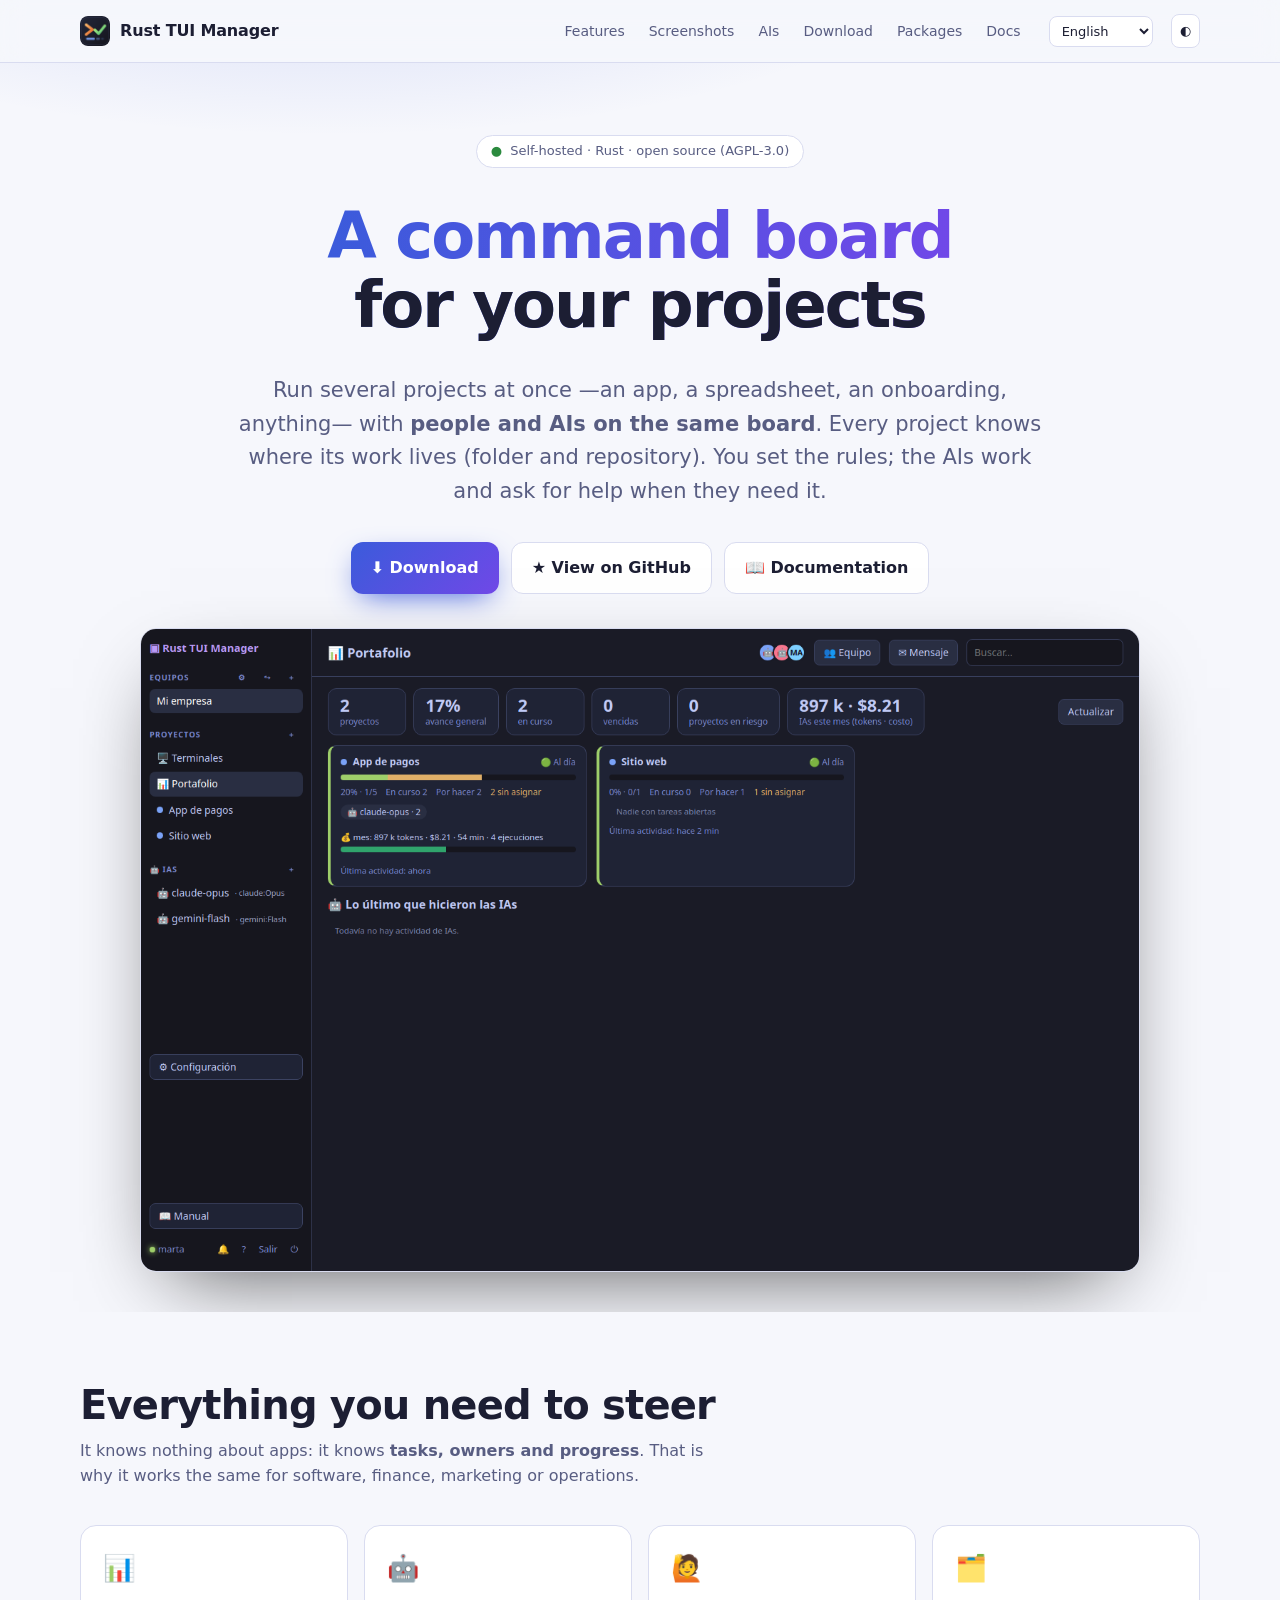
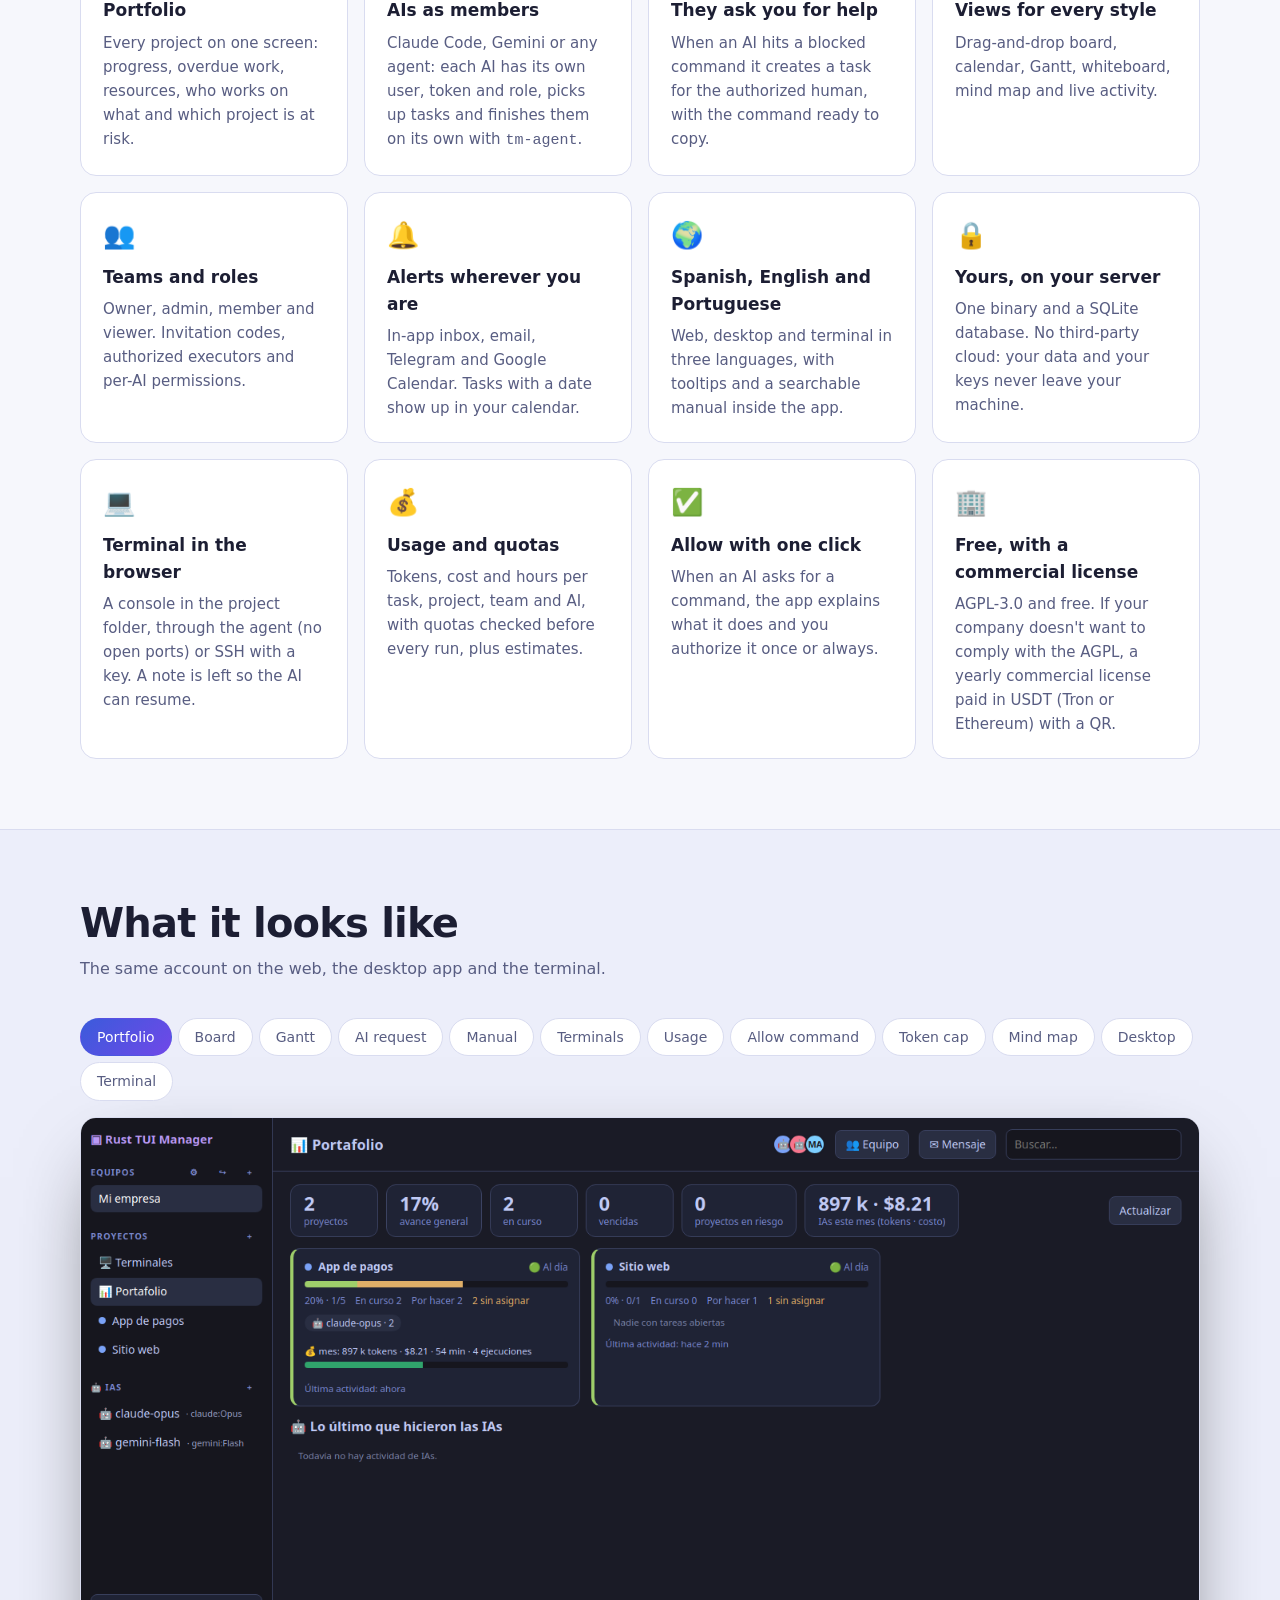
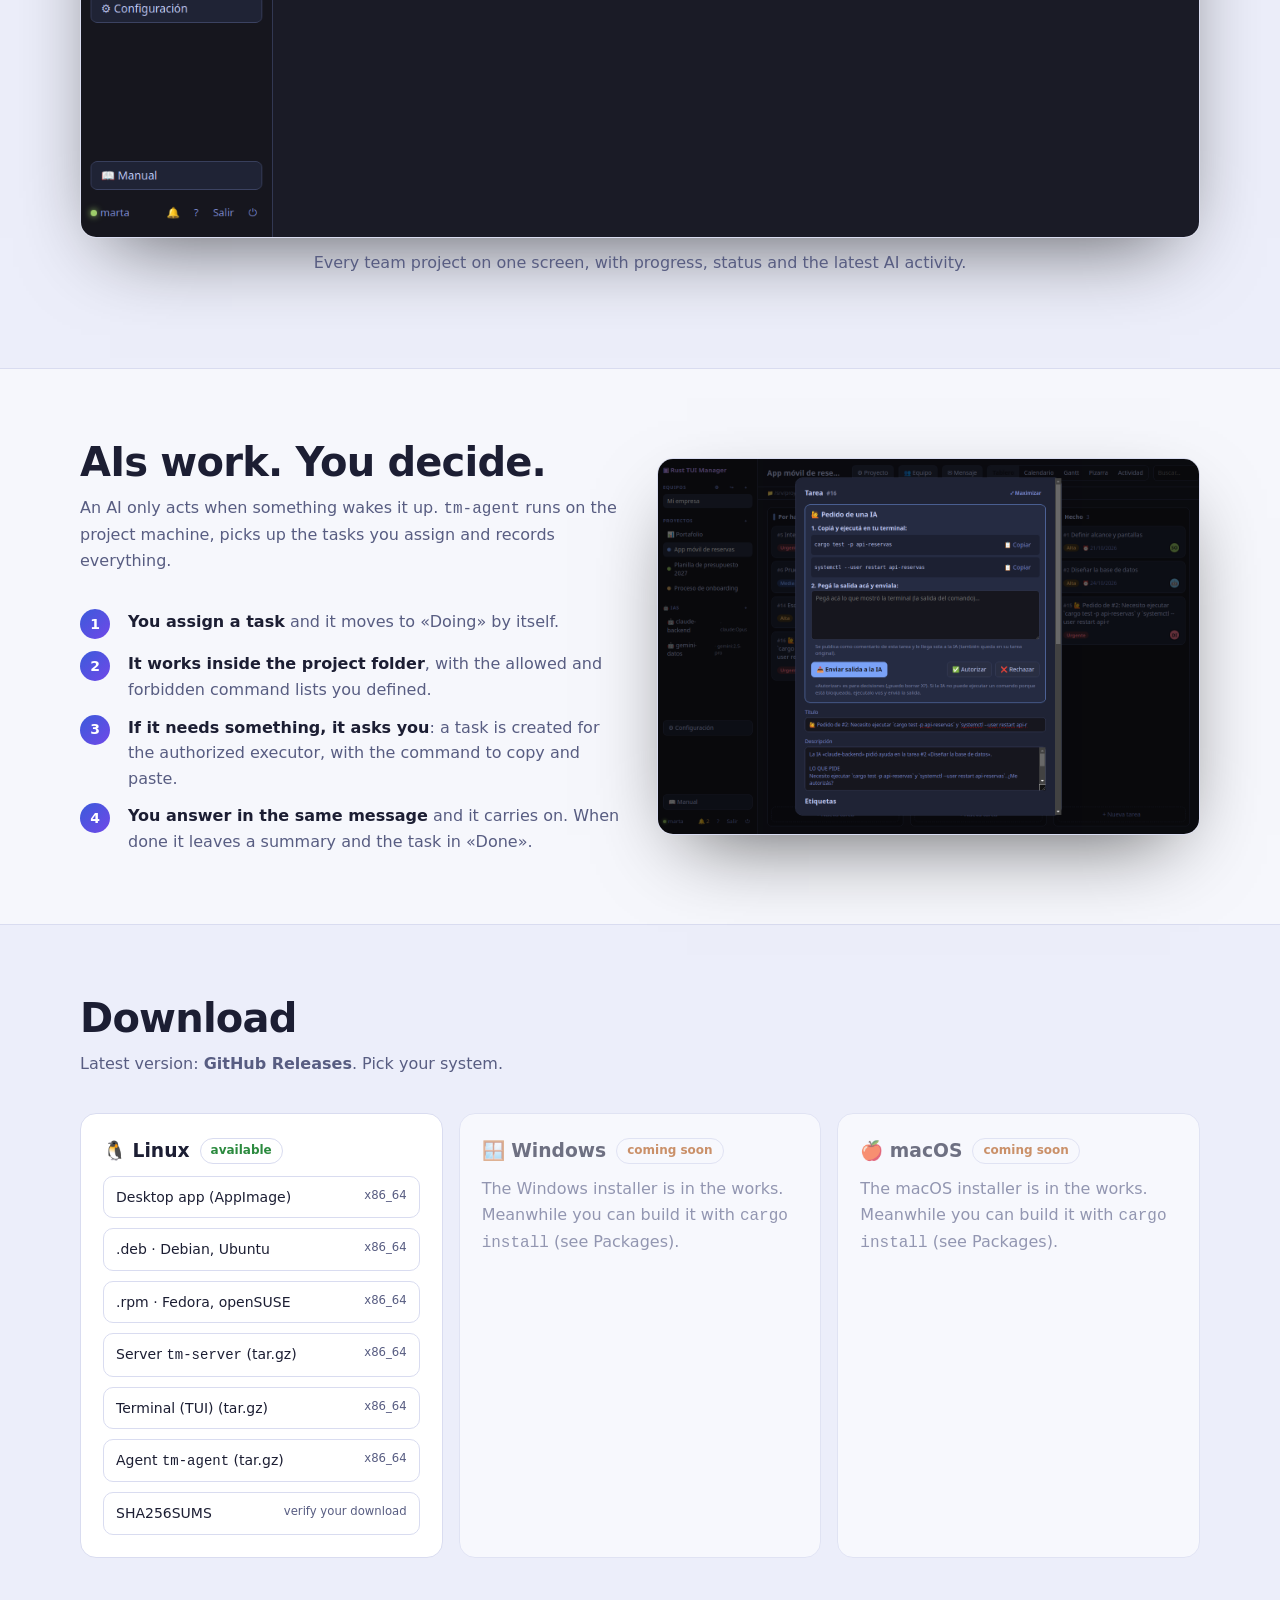
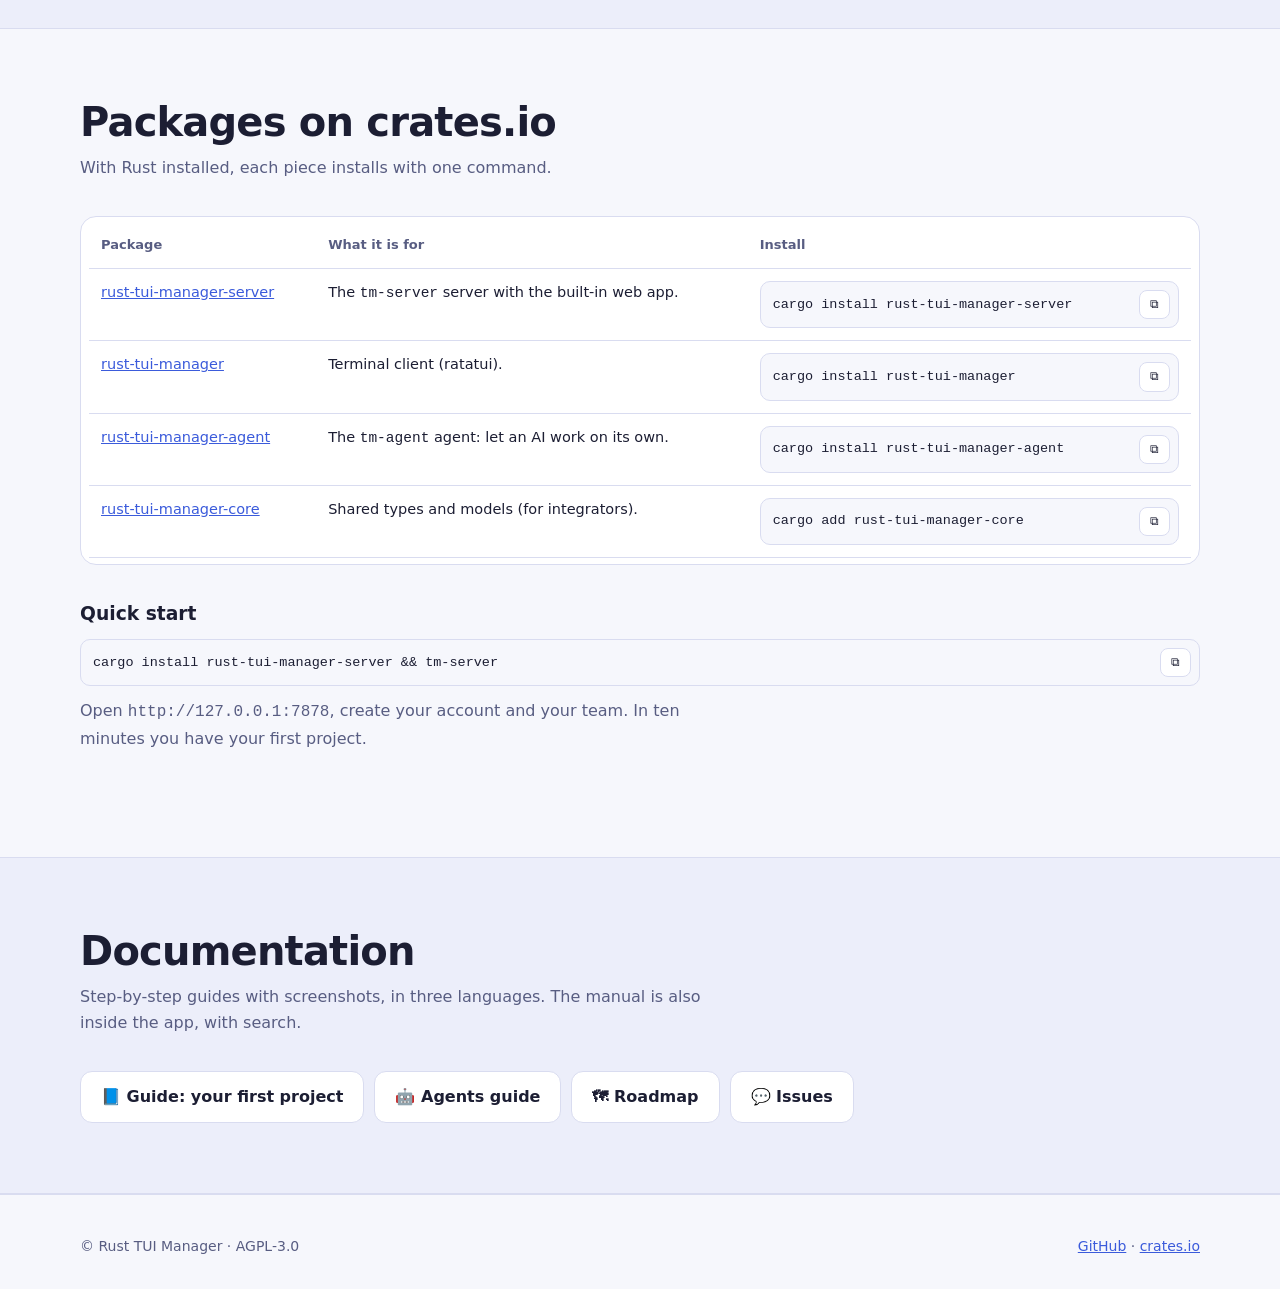
==== commit 30fbe9d4: "Versión 0.7.0: licencia comercial con pago en USDT (Tron/Ethereum) y aviso de instalación - Módulo l" ====
--- a/docs/index.html
+++ b/docs/index.html
@@ -125,6 +125,7 @@
     <div class="card"><div class="ic">💻</div><h3 data-i="c9h">Terminal en el navegador</h3><p data-i="c9p">Una consola en la carpeta del proyecto, por el agente (sin puertos abiertos) o por SSH con clave. Queda una nota para que la IA retome.</p></div>
     <div class="card"><div class="ic">💰</div><h3 data-i="c10h">Consumo y cuotas</h3><p data-i="c10p">Tokens, costo y horas por tarea, proyecto, equipo e IA, con cuotas que se revisan antes de cada ejecución y estimación.</p></div>
     <div class="card"><div class="ic">✅</div><h3 data-i="c11h">Permitir con un clic</h3><p data-i="c11p">Cuando una IA pide un comando, la app explica qué hace y lo autorizás una vez o siempre.</p></div>
+    <div class="card"><div class="ic">🏢</div><h3 data-i="c12h">Libre, con licencia comercial</h3><p data-i="c12p">AGPL-3.0 y gratis. Si tu empresa no quiere cumplir la AGPL, licencia comercial anual pagada en USDT (Tron o Ethereum) con QR.</p></div>
   </div>
 </div></section>
 
@@ -205,9 +206,9 @@
 
 <script>
 const T={
-es:{nav_features:"Funciones",nav_screens:"Capturas",nav_ai:"IAs",nav_download:"Descargar",nav_packages:"Paquetes",nav_docs:"Documentación",pill:"Autoalojado · Rust · código abierto (AGPL-3.0)",h1a:"Un tablero de comando",h1b:"para tus proyectos",lead:"Dirigí varios proyectos a la vez —una app, una planilla, un onboarding, lo que sea— con <b>personas e IAs en el mismo tablero</b>. Cada proyecto sabe dónde vive su trabajo (carpeta y repositorio). Vos fijás las reglas; las IAs trabajan y te piden ayuda cuando la necesitan.",cta_dl:"⬇ Descargar",cta_gh:"★ Ver en GitHub",cta_docs:"📖 Documentación",f_h:"Todo lo que necesitás para dirigir",f_s:"No sabe de apps: sabe de <b>tareas, responsables y avance</b>. Por eso sirve igual para software, finanzas, marketing u operaciones.",c1h:"Portafolio",c1p:"Todos los proyectos en una pantalla: avance, vencidas, recursos, quién trabaja en qué y qué proyecto está en riesgo.",c2h:"IAs como miembros",c2p:"Claude Code, Gemini o cualquier agente: cada IA tiene su usuario, token y rol, toma tareas y las completa sola con <code>tm-agent</code>.",c3h:"Te piden ayuda",c3p:"Si una IA se topa con un comando bloqueado, crea una tarea para el humano autorizado, con el comando listo para copiar.",c4h:"Vistas para cada estilo",c4p:"Tablero con arrastrar y soltar, calendario, Gantt, pizarra, mapa mental y actividad en vivo.",c5h:"Equipos y roles",c5p:"Dueño, admin, miembro y lector. Invitaciones con código, ejecutores autorizados y permisos por IA.",c6h:"Avisos donde estés",c6p:"Bandeja en la app, email, Telegram y Google Calendar. Las tareas con fecha aparecen en tu calendario.",c7h:"Español, inglés y portugués",c7p:"Interfaz web, escritorio y terminal en tres idiomas, con tooltips y un manual con buscador dentro de la app.",c8h:"Tuyo, en tu servidor",c8p:"Un solo binario y una base SQLite. Sin nube de terceros: tus datos y tus claves no salen de tu máquina.",c9h:"Terminal en el navegador",c9p:"Una consola en la carpeta del proyecto, por el agente (sin puertos abiertos) o por SSH con clave. Queda una nota para que la IA retome.",c10h:"Consumo y cuotas",c10p:"Tokens, costo y horas por tarea, proyecto, equipo e IA, con cuotas que se revisan antes de cada ejecución y estimación.",c11h:"Permitir con un clic",c11p:"Cuando una IA pide un comando, la app explica qué hace y lo autorizás una vez o siempre.",s_h:"Así se ve",s_s:"La misma cuenta en la web, la app de escritorio y la terminal.",a_h:"Las IAs trabajan. Vos decidís.",a_s:"Una IA solo actúa cuando algo la despierta. <code>tm-agent</code> corre en la máquina del proyecto, toma las tareas que le asignes y deja todo registrado.",a1:"<b>Le asignás una tarea</b> y pasa sola a «En curso».",a2:"<b>Trabaja dentro de la carpeta del proyecto</b>, con la lista de comandos permitidos y prohibidos que definiste.",a3:"<b>Si necesita algo, te lo pide</b>: se crea una tarea para el ejecutor autorizado, con el comando para copiar y pegar.",a4:"<b>Le contestás en el mismo mensaje</b> y sigue. Al terminar deja un resumen y la tarea en «Hecho».",d_h:"Descargar",d_s:"Última versión",d_s2:"Elegí tu sistema.",avail:"disponible",soon:"próximamente",d_app:"App de escritorio (AppImage)",d_srv:"Servidor <code>tm-server</code> (tar.gz)",d_tui:"Terminal (TUI) (tar.gz)",d_agt:"Agente <code>tm-agent</code> (tar.gz)",d_ver:"verificá la descarga",d_win:"El instalador para Windows está en preparación. Mientras tanto podés compilarlo con <code>cargo install</code> (ver Paquetes).",d_mac:"El instalador para macOS está en preparación. Mientras tanto podés compilarlo con <code>cargo install</code> (ver Paquetes).",p_h:"Paquetes en crates.io",p_s:"Con Rust instalado, cada pieza se instala con un comando.",p_c1:"Paquete",p_c2:"Para qué sirve",p_c3:"Instalar",p_srv:"El servidor <code>tm-server</code> con la web integrada.",p_tui:"Cliente de terminal (ratatui).",p_agt:"El agente <code>tm-agent</code>: que una IA trabaje sola.",p_core:"Tipos y modelos compartidos (para quien integre).",q_h:"Arranque rápido",q_s:"Abrí <code>http://127.0.0.1:7878</code>, creá tu cuenta y tu equipo. En diez minutos tenés el primer proyecto.",x_h:"Documentación",x_s:"Guías paso a paso con capturas, en tres idiomas. El manual también está dentro de la app, con buscador.",x_guide:"📘 Guía: tu primer proyecto",x_agents:"🤖 Instructivo de agentes",x_road:"🗺 Hoja de ruta",x_issues:"💬 Issues"},
-en:{nav_features:"Features",nav_screens:"Screenshots",nav_ai:"AIs",nav_download:"Download",nav_packages:"Packages",nav_docs:"Docs",pill:"Self-hosted · Rust · open source (AGPL-3.0)",h1a:"A command board",h1b:"for your projects",lead:"Run several projects at once —an app, a spreadsheet, an onboarding, anything— with <b>people and AIs on the same board</b>. Every project knows where its work lives (folder and repository). You set the rules; the AIs work and ask for help when they need it.",cta_dl:"⬇ Download",cta_gh:"★ View on GitHub",cta_docs:"📖 Documentation",f_h:"Everything you need to steer",f_s:"It knows nothing about apps: it knows <b>tasks, owners and progress</b>. That is why it works the same for software, finance, marketing or operations.",c1h:"Portfolio",c1p:"Every project on one screen: progress, overdue work, resources, who works on what and which project is at risk.",c2h:"AIs as members",c2p:"Claude Code, Gemini or any agent: each AI has its own user, token and role, picks up tasks and finishes them on its own with <code>tm-agent</code>.",c3h:"They ask you for help",c3p:"When an AI hits a blocked command it creates a task for the authorized human, with the command ready to copy.",c4h:"Views for every style",c4p:"Drag-and-drop board, calendar, Gantt, whiteboard, mind map and live activity.",c5h:"Teams and roles",c5p:"Owner, admin, member and viewer. Invitation codes, authorized executors and per-AI permissions.",c6h:"Alerts wherever you are",c6p:"In-app inbox, email, Telegram and Google Calendar. Tasks with a date show up in your calendar.",c7h:"Spanish, English and Portuguese",c7p:"Web, desktop and terminal in three languages, with tooltips and a searchable manual inside the app.",c8h:"Yours, on your server",c8p:"One binary and a SQLite database. No third-party cloud: your data and your keys never leave your machine.",c9h:"Terminal in the browser",c9p:"A console in the project folder, through the agent (no open ports) or SSH with a key. A note is left so the AI can resume.",c10h:"Usage and quotas",c10p:"Tokens, cost and hours per task, project, team and AI, with quotas checked before every run, plus estimates.",c11h:"Allow with one click",c11p:"When an AI asks for a command, the app explains what it does and you authorize it once or always.",s_h:"What it looks like",s_s:"The same account on the web, the desktop app and the terminal.",a_h:"AIs work. You decide.",a_s:"An AI only acts when something wakes it up. <code>tm-agent</code> runs on the project machine, picks up the tasks you assign and records everything.",a1:"<b>You assign a task</b> and it moves to «Doing» by itself.",a2:"<b>It works inside the project folder</b>, with the allowed and forbidden command lists you defined.",a3:"<b>If it needs something, it asks you</b>: a task is created for the authorized executor, with the command to copy and paste.",a4:"<b>You answer in the same message</b> and it carries on. When done it leaves a summary and the task in «Done».",d_h:"Download",d_s:"Latest version",d_s2:"Pick your system.",avail:"available",soon:"coming soon",d_app:"Desktop app (AppImage)",d_srv:"Server <code>tm-server</code> (tar.gz)",d_tui:"Terminal (TUI) (tar.gz)",d_agt:"Agent <code>tm-agent</code> (tar.gz)",d_ver:"verify your download",d_win:"The Windows installer is in the works. Meanwhile you can build it with <code>cargo install</code> (see Packages).",d_mac:"The macOS installer is in the works. Meanwhile you can build it with <code>cargo install</code> (see Packages).",p_h:"Packages on crates.io",p_s:"With Rust installed, each piece installs with one command.",p_c1:"Package",p_c2:"What it is for",p_c3:"Install",p_srv:"The <code>tm-server</code> server with the built-in web app.",p_tui:"Terminal client (ratatui).",p_agt:"The <code>tm-agent</code> agent: let an AI work on its own.",p_core:"Shared types and models (for integrators).",q_h:"Quick start",q_s:"Open <code>http://127.0.0.1:7878</code>, create your account and your team. In ten minutes you have your first project.",x_h:"Documentation",x_s:"Step-by-step guides with screenshots, in three languages. The manual is also inside the app, with search.",x_guide:"📘 Guide: your first project",x_agents:"🤖 Agents guide",x_road:"🗺 Roadmap",x_issues:"💬 Issues"},
-pt:{nav_features:"Funções",nav_screens:"Capturas",nav_ai:"IAs",nav_download:"Baixar",nav_packages:"Pacotes",nav_docs:"Documentação",pill:"Auto-hospedado · Rust · código aberto (AGPL-3.0)",h1a:"Um quadro de comando",h1b:"para seus projetos",lead:"Dirija vários projetos ao mesmo tempo —um app, uma planilha, um onboarding, o que for— com <b>pessoas e IAs no mesmo quadro</b>. Cada projeto sabe onde vive o seu trabalho (pasta e repositório). Você define as regras; as IAs trabalham e pedem ajuda quando precisam.",cta_dl:"⬇ Baixar",cta_gh:"★ Ver no GitHub",cta_docs:"📖 Documentação",f_h:"Tudo o que você precisa para dirigir",f_s:"Ele não entende de apps: entende de <b>tarefas, responsáveis e andamento</b>. Por isso serve igual para software, finanças, marketing ou operações.",c1h:"Portfólio",c1p:"Todos os projetos em uma tela: andamento, atrasos, recursos, quem trabalha em quê e qual projeto está em risco.",c2h:"IAs como membros",c2p:"Claude Code, Gemini ou qualquer agente: cada IA tem seu usuário, token e papel, pega tarefas e as conclui sozinha com o <code>tm-agent</code>.",c3h:"Elas pedem ajuda",c3p:"Se uma IA esbarra num comando bloqueado, cria uma tarefa para o humano autorizado, com o comando pronto para copiar.",c4h:"Visões para cada estilo",c4p:"Quadro com arrastar e soltar, calendário, Gantt, lousa, mapa mental e atividade ao vivo.",c5h:"Equipes e papéis",c5p:"Dono, admin, membro e leitor. Convites com código, executores autorizados e permissões por IA.",c6h:"Avisos onde você estiver",c6p:"Caixa no app, email, Telegram e Google Calendar. Tarefas com data aparecem no seu calendário.",c7h:"Espanhol, inglês e português",c7p:"Interface web, desktop e terminal em três idiomas, com tooltips e um manual com busca dentro do app.",c8h:"Seu, no seu servidor",c8p:"Um só binário e um banco SQLite. Sem nuvem de terceiros: seus dados e suas chaves não saem da sua máquina.",c9h:"Terminal no navegador",c9p:"Um console na pasta do projeto, pelo agente (sem portas abertas) ou SSH com chave. Fica uma nota para a IA retomar.",c10h:"Consumo e cotas",c10p:"Tokens, custo e horas por tarefa, projeto, equipe e IA, com cotas verificadas antes de cada execução e estimativa.",c11h:"Permitir com um clique",c11p:"Quando uma IA pede um comando, o app explica o que ele faz e você autoriza uma vez ou sempre.",s_h:"Como fica",s_s:"A mesma conta na web, no app desktop e no terminal.",a_h:"As IAs trabalham. Você decide.",a_s:"Uma IA só age quando algo a desperta. O <code>tm-agent</code> roda na máquina do projeto, pega as tarefas que você atribuir e registra tudo.",a1:"<b>Você atribui uma tarefa</b> e ela passa sozinha para «Em andamento».",a2:"<b>Trabalha dentro da pasta do projeto</b>, com as listas de comandos permitidos e proibidos que você definiu.",a3:"<b>Se precisa de algo, pede a você</b>: é criada uma tarefa para o executor autorizado, com o comando para copiar e colar.",a4:"<b>Você responde na mesma mensagem</b> e ela segue. Ao terminar deixa um resumo e a tarefa em «Concluída».",d_h:"Baixar",d_s:"Última versão",d_s2:"Escolha seu sistema.",avail:"disponível",soon:"em breve",d_app:"App desktop (AppImage)",d_srv:"Servidor <code>tm-server</code> (tar.gz)",d_tui:"Terminal (TUI) (tar.gz)",d_agt:"Agente <code>tm-agent</code> (tar.gz)",d_ver:"verifique o download",d_win:"O instalador para Windows está em preparação. Enquanto isso você pode compilar com <code>cargo install</code> (veja Pacotes).",d_mac:"O instalador para macOS está em preparação. Enquanto isso você pode compilar com <code>cargo install</code> (veja Pacotes).",p_h:"Pacotes no crates.io",p_s:"Com Rust instalado, cada peça se instala com um comando.",p_c1:"Pacote",p_c2:"Para que serve",p_c3:"Instalar",p_srv:"O servidor <code>tm-server</code> com o app web integrado.",p_tui:"Cliente de terminal (ratatui).",p_agt:"O agente <code>tm-agent</code>: deixe uma IA trabalhar sozinha.",p_core:"Tipos e modelos compartilhados (para quem integra).",q_h:"Início rápido",q_s:"Abra <code>http://127.0.0.1:7878</code>, crie sua conta e sua equipe. Em dez minutos você tem o primeiro projeto.",x_h:"Documentação",x_s:"Guias passo a passo com capturas, em três idiomas. O manual também fica dentro do app, com busca.",x_guide:"📘 Guia: seu primeiro projeto",x_agents:"🤖 Guia de agentes",x_road:"🗺 Roteiro",x_issues:"💬 Issues"}};
+es:{nav_features:"Funciones",nav_screens:"Capturas",nav_ai:"IAs",nav_download:"Descargar",nav_packages:"Paquetes",nav_docs:"Documentación",pill:"Autoalojado · Rust · código abierto (AGPL-3.0)",h1a:"Un tablero de comando",h1b:"para tus proyectos",lead:"Dirigí varios proyectos a la vez —una app, una planilla, un onboarding, lo que sea— con <b>personas e IAs en el mismo tablero</b>. Cada proyecto sabe dónde vive su trabajo (carpeta y repositorio). Vos fijás las reglas; las IAs trabajan y te piden ayuda cuando la necesitan.",cta_dl:"⬇ Descargar",cta_gh:"★ Ver en GitHub",cta_docs:"📖 Documentación",f_h:"Todo lo que necesitás para dirigir",f_s:"No sabe de apps: sabe de <b>tareas, responsables y avance</b>. Por eso sirve igual para software, finanzas, marketing u operaciones.",c1h:"Portafolio",c1p:"Todos los proyectos en una pantalla: avance, vencidas, recursos, quién trabaja en qué y qué proyecto está en riesgo.",c2h:"IAs como miembros",c2p:"Claude Code, Gemini o cualquier agente: cada IA tiene su usuario, token y rol, toma tareas y las completa sola con <code>tm-agent</code>.",c3h:"Te piden ayuda",c3p:"Si una IA se topa con un comando bloqueado, crea una tarea para el humano autorizado, con el comando listo para copiar.",c4h:"Vistas para cada estilo",c4p:"Tablero con arrastrar y soltar, calendario, Gantt, pizarra, mapa mental y actividad en vivo.",c5h:"Equipos y roles",c5p:"Dueño, admin, miembro y lector. Invitaciones con código, ejecutores autorizados y permisos por IA.",c6h:"Avisos donde estés",c6p:"Bandeja en la app, email, Telegram y Google Calendar. Las tareas con fecha aparecen en tu calendario.",c7h:"Español, inglés y portugués",c7p:"Interfaz web, escritorio y terminal en tres idiomas, con tooltips y un manual con buscador dentro de la app.",c8h:"Tuyo, en tu servidor",c8p:"Un solo binario y una base SQLite. Sin nube de terceros: tus datos y tus claves no salen de tu máquina.",c9h:"Terminal en el navegador",c9p:"Una consola en la carpeta del proyecto, por el agente (sin puertos abiertos) o por SSH con clave. Queda una nota para que la IA retome.",c10h:"Consumo y cuotas",c10p:"Tokens, costo y horas por tarea, proyecto, equipo e IA, con cuotas que se revisan antes de cada ejecución y estimación.",c11h:"Permitir con un clic",c11p:"Cuando una IA pide un comando, la app explica qué hace y lo autorizás una vez o siempre.",c12h:"Libre, con licencia comercial",c12p:"AGPL-3.0 y gratis. Si tu empresa no quiere cumplir la AGPL, licencia comercial anual pagada en USDT (Tron o Ethereum) con QR.",s_h:"Así se ve",s_s:"La misma cuenta en la web, la app de escritorio y la terminal.",a_h:"Las IAs trabajan. Vos decidís.",a_s:"Una IA solo actúa cuando algo la despierta. <code>tm-agent</code> corre en la máquina del proyecto, toma las tareas que le asignes y deja todo registrado.",a1:"<b>Le asignás una tarea</b> y pasa sola a «En curso».",a2:"<b>Trabaja dentro de la carpeta del proyecto</b>, con la lista de comandos permitidos y prohibidos que definiste.",a3:"<b>Si necesita algo, te lo pide</b>: se crea una tarea para el ejecutor autorizado, con el comando para copiar y pegar.",a4:"<b>Le contestás en el mismo mensaje</b> y sigue. Al terminar deja un resumen y la tarea en «Hecho».",d_h:"Descargar",d_s:"Última versión",d_s2:"Elegí tu sistema.",avail:"disponible",soon:"próximamente",d_app:"App de escritorio (AppImage)",d_srv:"Servidor <code>tm-server</code> (tar.gz)",d_tui:"Terminal (TUI) (tar.gz)",d_agt:"Agente <code>tm-agent</code> (tar.gz)",d_ver:"verificá la descarga",d_win:"El instalador para Windows está en preparación. Mientras tanto podés compilarlo con <code>cargo install</code> (ver Paquetes).",d_mac:"El instalador para macOS está en preparación. Mientras tanto podés compilarlo con <code>cargo install</code> (ver Paquetes).",p_h:"Paquetes en crates.io",p_s:"Con Rust instalado, cada pieza se instala con un comando.",p_c1:"Paquete",p_c2:"Para qué sirve",p_c3:"Instalar",p_srv:"El servidor <code>tm-server</code> con la web integrada.",p_tui:"Cliente de terminal (ratatui).",p_agt:"El agente <code>tm-agent</code>: que una IA trabaje sola.",p_core:"Tipos y modelos compartidos (para quien integre).",q_h:"Arranque rápido",q_s:"Abrí <code>http://127.0.0.1:7878</code>, creá tu cuenta y tu equipo. En diez minutos tenés el primer proyecto.",x_h:"Documentación",x_s:"Guías paso a paso con capturas, en tres idiomas. El manual también está dentro de la app, con buscador.",x_guide:"📘 Guía: tu primer proyecto",x_agents:"🤖 Instructivo de agentes",x_road:"🗺 Hoja de ruta",x_issues:"💬 Issues"},
+en:{nav_features:"Features",nav_screens:"Screenshots",nav_ai:"AIs",nav_download:"Download",nav_packages:"Packages",nav_docs:"Docs",pill:"Self-hosted · Rust · open source (AGPL-3.0)",h1a:"A command board",h1b:"for your projects",lead:"Run several projects at once —an app, a spreadsheet, an onboarding, anything— with <b>people and AIs on the same board</b>. Every project knows where its work lives (folder and repository). You set the rules; the AIs work and ask for help when they need it.",cta_dl:"⬇ Download",cta_gh:"★ View on GitHub",cta_docs:"📖 Documentation",f_h:"Everything you need to steer",f_s:"It knows nothing about apps: it knows <b>tasks, owners and progress</b>. That is why it works the same for software, finance, marketing or operations.",c1h:"Portfolio",c1p:"Every project on one screen: progress, overdue work, resources, who works on what and which project is at risk.",c2h:"AIs as members",c2p:"Claude Code, Gemini or any agent: each AI has its own user, token and role, picks up tasks and finishes them on its own with <code>tm-agent</code>.",c3h:"They ask you for help",c3p:"When an AI hits a blocked command it creates a task for the authorized human, with the command ready to copy.",c4h:"Views for every style",c4p:"Drag-and-drop board, calendar, Gantt, whiteboard, mind map and live activity.",c5h:"Teams and roles",c5p:"Owner, admin, member and viewer. Invitation codes, authorized executors and per-AI permissions.",c6h:"Alerts wherever you are",c6p:"In-app inbox, email, Telegram and Google Calendar. Tasks with a date show up in your calendar.",c7h:"Spanish, English and Portuguese",c7p:"Web, desktop and terminal in three languages, with tooltips and a searchable manual inside the app.",c8h:"Yours, on your server",c8p:"One binary and a SQLite database. No third-party cloud: your data and your keys never leave your machine.",c9h:"Terminal in the browser",c9p:"A console in the project folder, through the agent (no open ports) or SSH with a key. A note is left so the AI can resume.",c10h:"Usage and quotas",c10p:"Tokens, cost and hours per task, project, team and AI, with quotas checked before every run, plus estimates.",c11h:"Allow with one click",c11p:"When an AI asks for a command, the app explains what it does and you authorize it once or always.",c12h:"Free, with a commercial license",c12p:"AGPL-3.0 and free. If your company doesn't want to comply with the AGPL, a yearly commercial license paid in USDT (Tron or Ethereum) with a QR.",s_h:"What it looks like",s_s:"The same account on the web, the desktop app and the terminal.",a_h:"AIs work. You decide.",a_s:"An AI only acts when something wakes it up. <code>tm-agent</code> runs on the project machine, picks up the tasks you assign and records everything.",a1:"<b>You assign a task</b> and it moves to «Doing» by itself.",a2:"<b>It works inside the project folder</b>, with the allowed and forbidden command lists you defined.",a3:"<b>If it needs something, it asks you</b>: a task is created for the authorized executor, with the command to copy and paste.",a4:"<b>You answer in the same message</b> and it carries on. When done it leaves a summary and the task in «Done».",d_h:"Download",d_s:"Latest version",d_s2:"Pick your system.",avail:"available",soon:"coming soon",d_app:"Desktop app (AppImage)",d_srv:"Server <code>tm-server</code> (tar.gz)",d_tui:"Terminal (TUI) (tar.gz)",d_agt:"Agent <code>tm-agent</code> (tar.gz)",d_ver:"verify your download",d_win:"The Windows installer is in the works. Meanwhile you can build it with <code>cargo install</code> (see Packages).",d_mac:"The macOS installer is in the works. Meanwhile you can build it with <code>cargo install</code> (see Packages).",p_h:"Packages on crates.io",p_s:"With Rust installed, each piece installs with one command.",p_c1:"Package",p_c2:"What it is for",p_c3:"Install",p_srv:"The <code>tm-server</code> server with the built-in web app.",p_tui:"Terminal client (ratatui).",p_agt:"The <code>tm-agent</code> agent: let an AI work on its own.",p_core:"Shared types and models (for integrators).",q_h:"Quick start",q_s:"Open <code>http://127.0.0.1:7878</code>, create your account and your team. In ten minutes you have your first project.",x_h:"Documentation",x_s:"Step-by-step guides with screenshots, in three languages. The manual is also inside the app, with search.",x_guide:"📘 Guide: your first project",x_agents:"🤖 Agents guide",x_road:"🗺 Roadmap",x_issues:"💬 Issues"},
+pt:{nav_features:"Funções",nav_screens:"Capturas",nav_ai:"IAs",nav_download:"Baixar",nav_packages:"Pacotes",nav_docs:"Documentação",pill:"Auto-hospedado · Rust · código aberto (AGPL-3.0)",h1a:"Um quadro de comando",h1b:"para seus projetos",lead:"Dirija vários projetos ao mesmo tempo —um app, uma planilha, um onboarding, o que for— com <b>pessoas e IAs no mesmo quadro</b>. Cada projeto sabe onde vive o seu trabalho (pasta e repositório). Você define as regras; as IAs trabalham e pedem ajuda quando precisam.",cta_dl:"⬇ Baixar",cta_gh:"★ Ver no GitHub",cta_docs:"📖 Documentação",f_h:"Tudo o que você precisa para dirigir",f_s:"Ele não entende de apps: entende de <b>tarefas, responsáveis e andamento</b>. Por isso serve igual para software, finanças, marketing ou operações.",c1h:"Portfólio",c1p:"Todos os projetos em uma tela: andamento, atrasos, recursos, quem trabalha em quê e qual projeto está em risco.",c2h:"IAs como membros",c2p:"Claude Code, Gemini ou qualquer agente: cada IA tem seu usuário, token e papel, pega tarefas e as conclui sozinha com o <code>tm-agent</code>.",c3h:"Elas pedem ajuda",c3p:"Se uma IA esbarra num comando bloqueado, cria uma tarefa para o humano autorizado, com o comando pronto para copiar.",c4h:"Visões para cada estilo",c4p:"Quadro com arrastar e soltar, calendário, Gantt, lousa, mapa mental e atividade ao vivo.",c5h:"Equipes e papéis",c5p:"Dono, admin, membro e leitor. Convites com código, executores autorizados e permissões por IA.",c6h:"Avisos onde você estiver",c6p:"Caixa no app, email, Telegram e Google Calendar. Tarefas com data aparecem no seu calendário.",c7h:"Espanhol, inglês e português",c7p:"Interface web, desktop e terminal em três idiomas, com tooltips e um manual com busca dentro do app.",c8h:"Seu, no seu servidor",c8p:"Um só binário e um banco SQLite. Sem nuvem de terceiros: seus dados e suas chaves não saem da sua máquina.",c9h:"Terminal no navegador",c9p:"Um console na pasta do projeto, pelo agente (sem portas abertas) ou SSH com chave. Fica uma nota para a IA retomar.",c10h:"Consumo e cotas",c10p:"Tokens, custo e horas por tarefa, projeto, equipe e IA, com cotas verificadas antes de cada execução e estimativa.",c11h:"Permitir com um clique",c11p:"Quando uma IA pede um comando, o app explica o que ele faz e você autoriza uma vez ou sempre.",c12h:"Livre, com licença comercial",c12p:"AGPL-3.0 e grátis. Se sua empresa não quer cumprir a AGPL, licença comercial anual paga em USDT (Tron ou Ethereum) com QR.",s_h:"Como fica",s_s:"A mesma conta na web, no app desktop e no terminal.",a_h:"As IAs trabalham. Você decide.",a_s:"Uma IA só age quando algo a desperta. O <code>tm-agent</code> roda na máquina do projeto, pega as tarefas que você atribuir e registra tudo.",a1:"<b>Você atribui uma tarefa</b> e ela passa sozinha para «Em andamento».",a2:"<b>Trabalha dentro da pasta do projeto</b>, com as listas de comandos permitidos e proibidos que você definiu.",a3:"<b>Se precisa de algo, pede a você</b>: é criada uma tarefa para o executor autorizado, com o comando para copiar e colar.",a4:"<b>Você responde na mesma mensagem</b> e ela segue. Ao terminar deixa um resumo e a tarefa em «Concluída».",d_h:"Baixar",d_s:"Última versão",d_s2:"Escolha seu sistema.",avail:"disponível",soon:"em breve",d_app:"App desktop (AppImage)",d_srv:"Servidor <code>tm-server</code> (tar.gz)",d_tui:"Terminal (TUI) (tar.gz)",d_agt:"Agente <code>tm-agent</code> (tar.gz)",d_ver:"verifique o download",d_win:"O instalador para Windows está em preparação. Enquanto isso você pode compilar com <code>cargo install</code> (veja Pacotes).",d_mac:"O instalador para macOS está em preparação. Enquanto isso você pode compilar com <code>cargo install</code> (veja Pacotes).",p_h:"Pacotes no crates.io",p_s:"Com Rust instalado, cada peça se instala com um comando.",p_c1:"Pacote",p_c2:"Para que serve",p_c3:"Instalar",p_srv:"O servidor <code>tm-server</code> com o app web integrado.",p_tui:"Cliente de terminal (ratatui).",p_agt:"O agente <code>tm-agent</code>: deixe uma IA trabalhar sozinha.",p_core:"Tipos e modelos compartilhados (para quem integra).",q_h:"Início rápido",q_s:"Abra <code>http://127.0.0.1:7878</code>, crie sua conta e sua equipe. Em dez minutos você tem o primeiro projeto.",x_h:"Documentação",x_s:"Guias passo a passo com capturas, em três idiomas. O manual também fica dentro do app, com busca.",x_guide:"📘 Guia: seu primeiro projeto",x_agents:"🤖 Guia de agentes",x_road:"🗺 Roteiro",x_issues:"💬 Issues"}};
 const SHOTS=[
  ["guia-11-portafolio.png",{es:"Portafolio",en:"Portfolio",pt:"Portfólio"},{es:"Todos los proyectos del equipo en una pantalla, con avance, estado y lo último que hicieron las IAs.",en:"Every team project on one screen, with progress, status and the latest AI activity.",pt:"Todos os projetos da equipe em uma tela, com andamento, estado e o que as IAs fizeram por último."}],
  ["web-board.png",{es:"Tablero",en:"Board",pt:"Quadro"},{es:"Tareas por columna, con arrastrar y soltar y orden manual.",en:"Tasks by column, with drag and drop and manual ordering.",pt:"Tarefas por coluna, com arrastar e soltar e ordem manual."}],
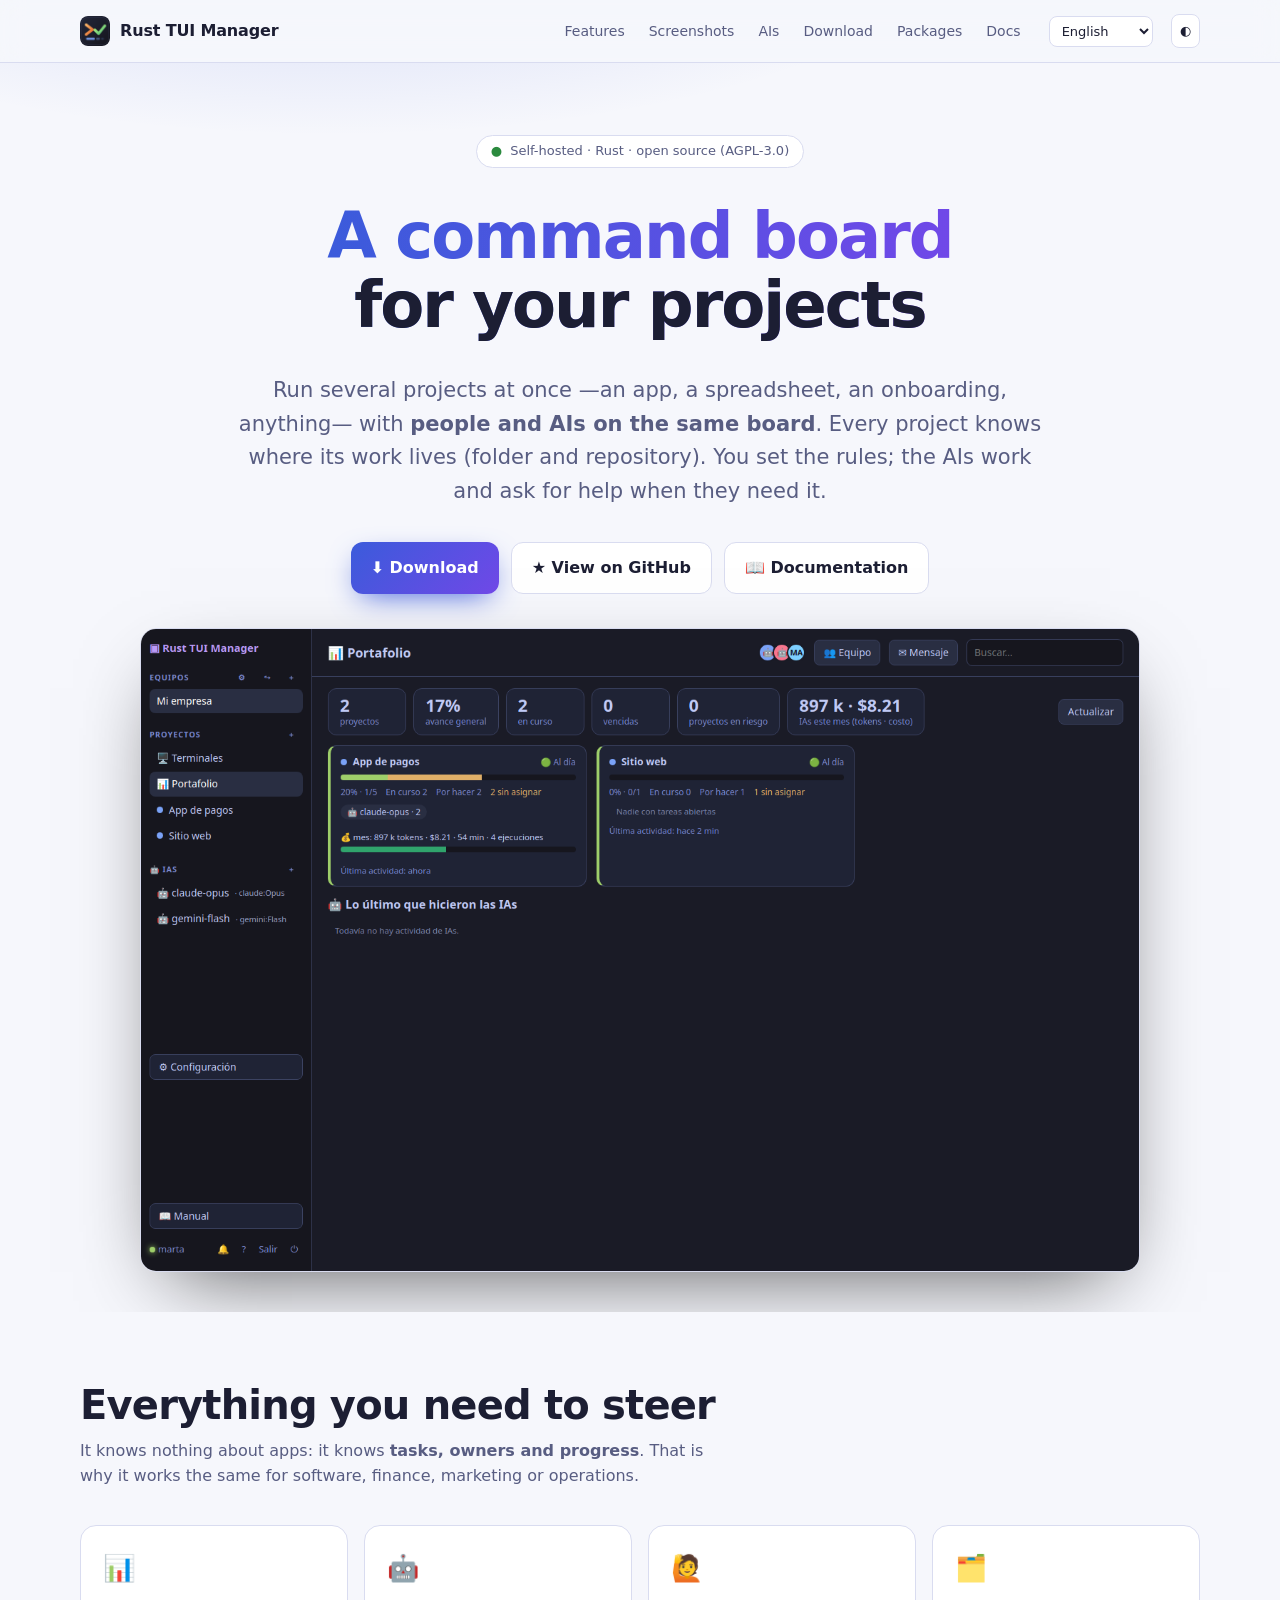
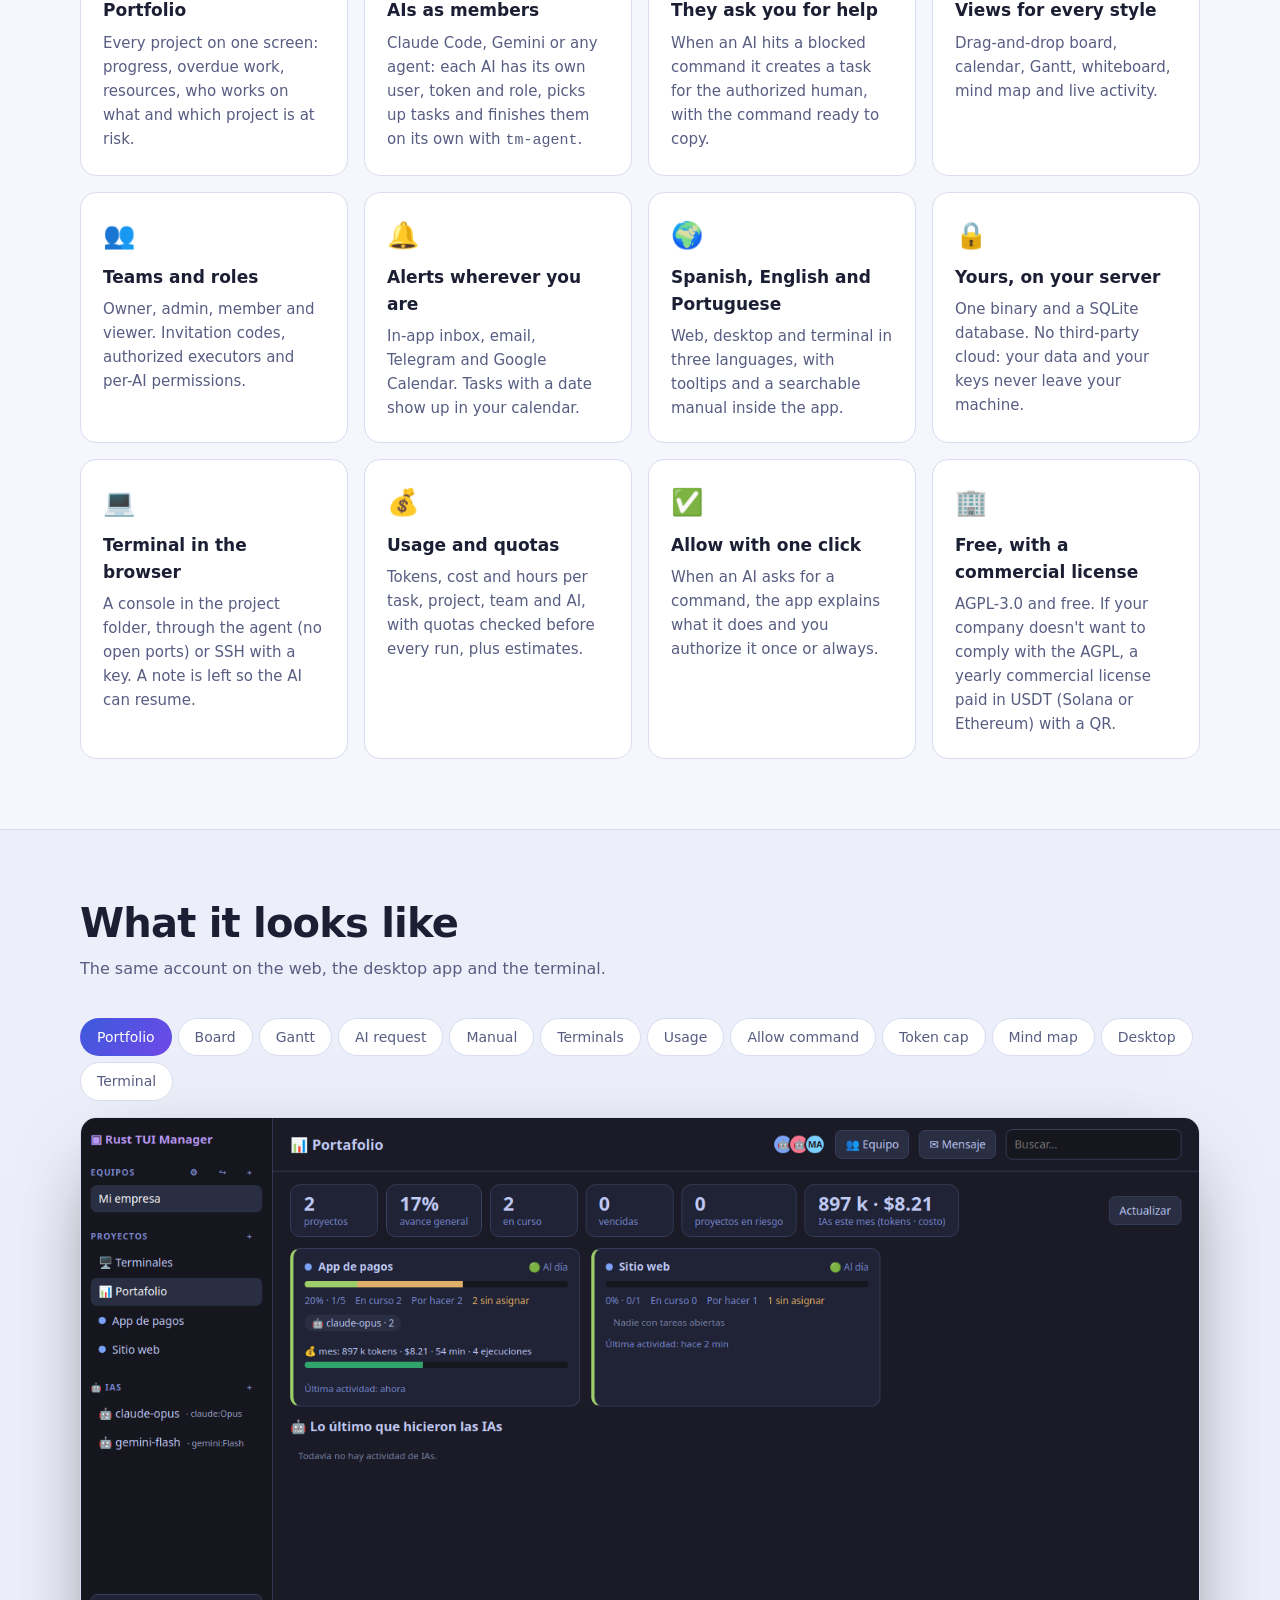
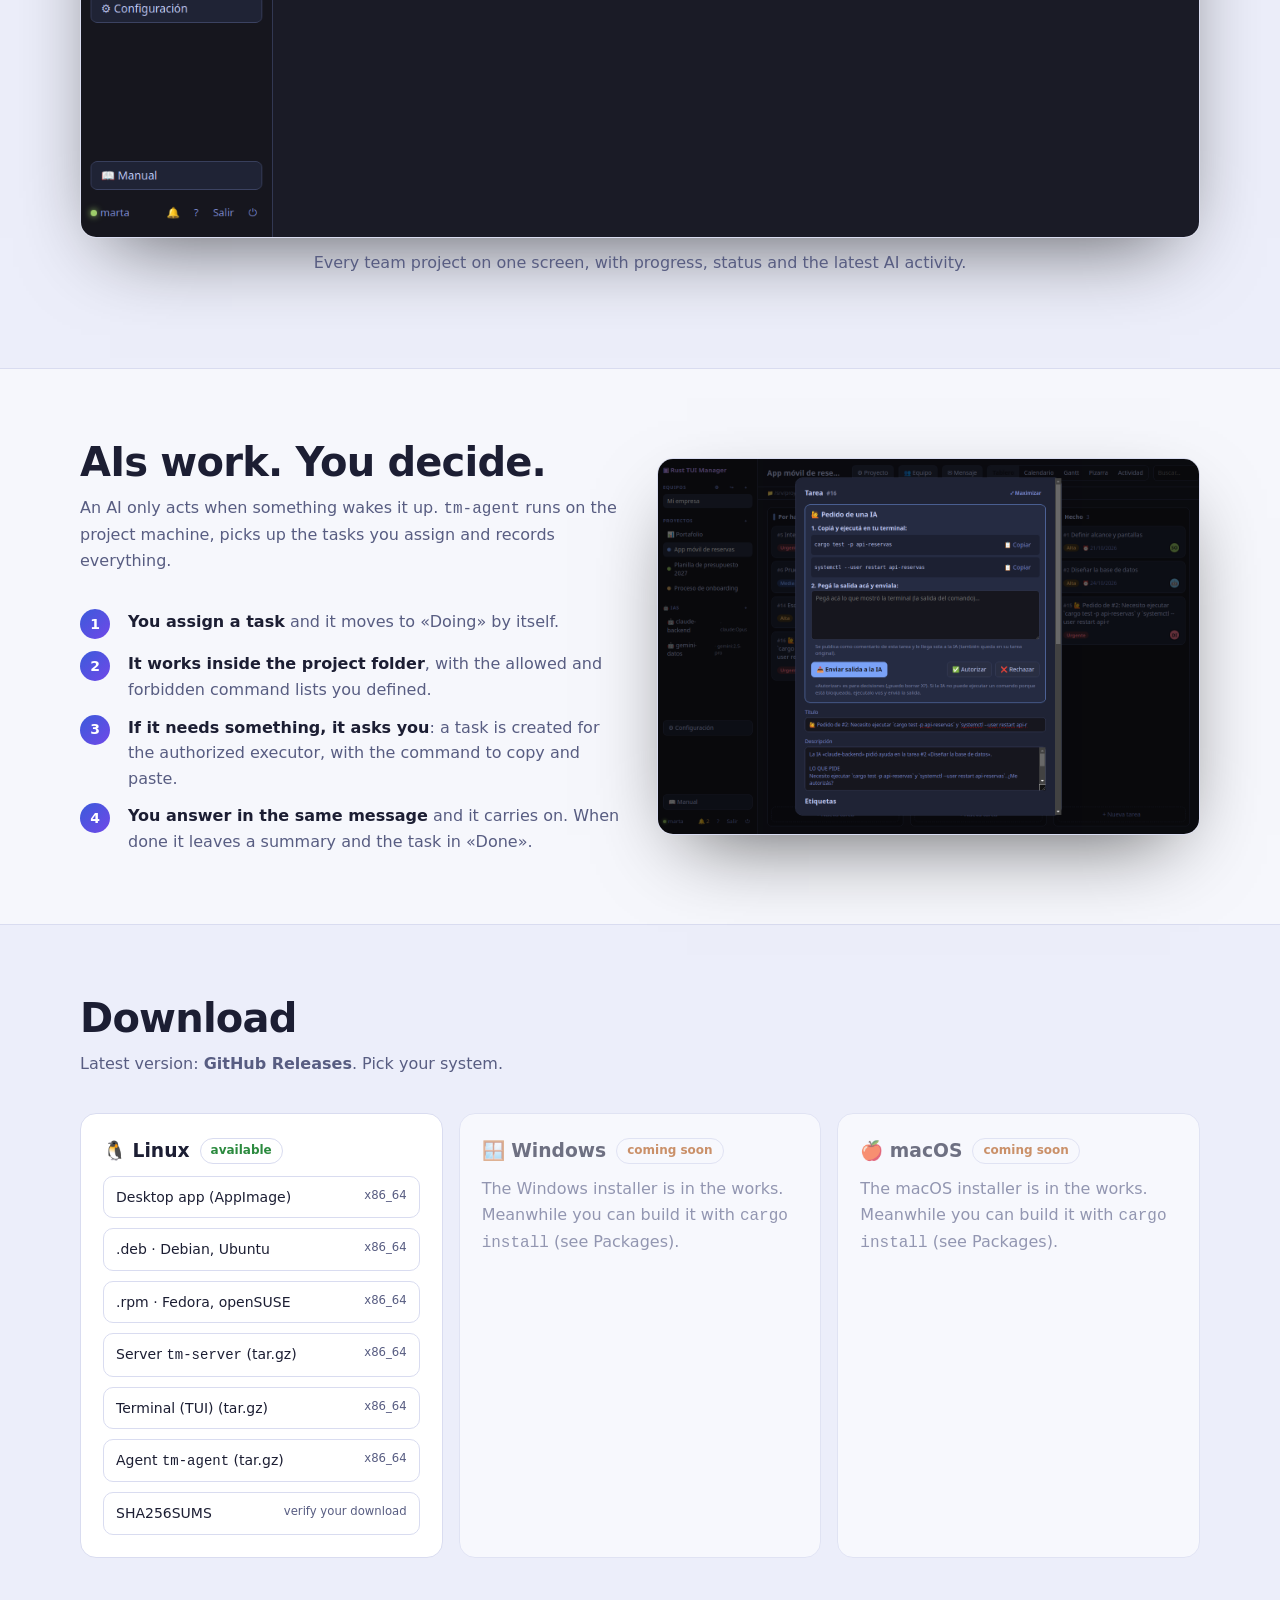
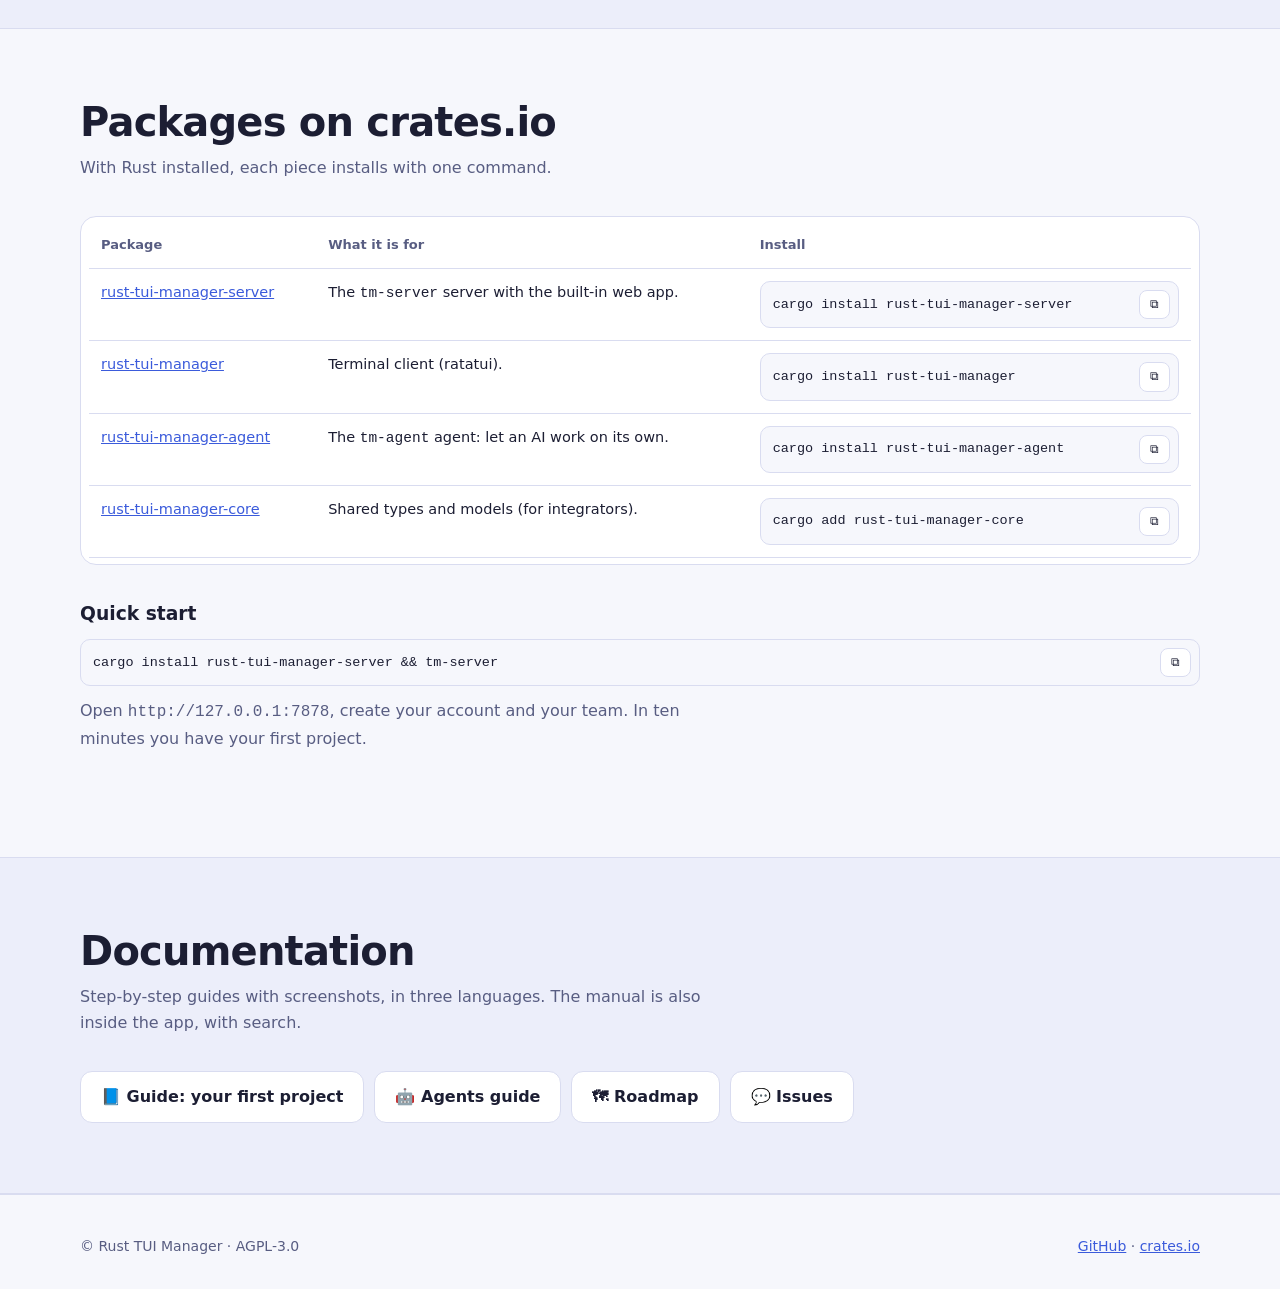
==== commit 8ea2bf58: "Versión 0.7.1: pago en USDT por Solana o Ethereum (QR Solana Pay) en lugar de Tron" ====
--- a/docs/index.html
+++ b/docs/index.html
@@ -125,7 +125,7 @@
     <div class="card"><div class="ic">💻</div><h3 data-i="c9h">Terminal en el navegador</h3><p data-i="c9p">Una consola en la carpeta del proyecto, por el agente (sin puertos abiertos) o por SSH con clave. Queda una nota para que la IA retome.</p></div>
     <div class="card"><div class="ic">💰</div><h3 data-i="c10h">Consumo y cuotas</h3><p data-i="c10p">Tokens, costo y horas por tarea, proyecto, equipo e IA, con cuotas que se revisan antes de cada ejecución y estimación.</p></div>
     <div class="card"><div class="ic">✅</div><h3 data-i="c11h">Permitir con un clic</h3><p data-i="c11p">Cuando una IA pide un comando, la app explica qué hace y lo autorizás una vez o siempre.</p></div>
-    <div class="card"><div class="ic">🏢</div><h3 data-i="c12h">Libre, con licencia comercial</h3><p data-i="c12p">AGPL-3.0 y gratis. Si tu empresa no quiere cumplir la AGPL, licencia comercial anual pagada en USDT (Tron o Ethereum) con QR.</p></div>
+    <div class="card"><div class="ic">🏢</div><h3 data-i="c12h">Libre, con licencia comercial</h3><p data-i="c12p">AGPL-3.0 y gratis. Si tu empresa no quiere cumplir la AGPL, licencia comercial anual pagada en USDT (Solana o Ethereum) con QR.</p></div>
   </div>
 </div></section>
 
@@ -206,9 +206,9 @@
 
 <script>
 const T={
-es:{nav_features:"Funciones",nav_screens:"Capturas",nav_ai:"IAs",nav_download:"Descargar",nav_packages:"Paquetes",nav_docs:"Documentación",pill:"Autoalojado · Rust · código abierto (AGPL-3.0)",h1a:"Un tablero de comando",h1b:"para tus proyectos",lead:"Dirigí varios proyectos a la vez —una app, una planilla, un onboarding, lo que sea— con <b>personas e IAs en el mismo tablero</b>. Cada proyecto sabe dónde vive su trabajo (carpeta y repositorio). Vos fijás las reglas; las IAs trabajan y te piden ayuda cuando la necesitan.",cta_dl:"⬇ Descargar",cta_gh:"★ Ver en GitHub",cta_docs:"📖 Documentación",f_h:"Todo lo que necesitás para dirigir",f_s:"No sabe de apps: sabe de <b>tareas, responsables y avance</b>. Por eso sirve igual para software, finanzas, marketing u operaciones.",c1h:"Portafolio",c1p:"Todos los proyectos en una pantalla: avance, vencidas, recursos, quién trabaja en qué y qué proyecto está en riesgo.",c2h:"IAs como miembros",c2p:"Claude Code, Gemini o cualquier agente: cada IA tiene su usuario, token y rol, toma tareas y las completa sola con <code>tm-agent</code>.",c3h:"Te piden ayuda",c3p:"Si una IA se topa con un comando bloqueado, crea una tarea para el humano autorizado, con el comando listo para copiar.",c4h:"Vistas para cada estilo",c4p:"Tablero con arrastrar y soltar, calendario, Gantt, pizarra, mapa mental y actividad en vivo.",c5h:"Equipos y roles",c5p:"Dueño, admin, miembro y lector. Invitaciones con código, ejecutores autorizados y permisos por IA.",c6h:"Avisos donde estés",c6p:"Bandeja en la app, email, Telegram y Google Calendar. Las tareas con fecha aparecen en tu calendario.",c7h:"Español, inglés y portugués",c7p:"Interfaz web, escritorio y terminal en tres idiomas, con tooltips y un manual con buscador dentro de la app.",c8h:"Tuyo, en tu servidor",c8p:"Un solo binario y una base SQLite. Sin nube de terceros: tus datos y tus claves no salen de tu máquina.",c9h:"Terminal en el navegador",c9p:"Una consola en la carpeta del proyecto, por el agente (sin puertos abiertos) o por SSH con clave. Queda una nota para que la IA retome.",c10h:"Consumo y cuotas",c10p:"Tokens, costo y horas por tarea, proyecto, equipo e IA, con cuotas que se revisan antes de cada ejecución y estimación.",c11h:"Permitir con un clic",c11p:"Cuando una IA pide un comando, la app explica qué hace y lo autorizás una vez o siempre.",c12h:"Libre, con licencia comercial",c12p:"AGPL-3.0 y gratis. Si tu empresa no quiere cumplir la AGPL, licencia comercial anual pagada en USDT (Tron o Ethereum) con QR.",s_h:"Así se ve",s_s:"La misma cuenta en la web, la app de escritorio y la terminal.",a_h:"Las IAs trabajan. Vos decidís.",a_s:"Una IA solo actúa cuando algo la despierta. <code>tm-agent</code> corre en la máquina del proyecto, toma las tareas que le asignes y deja todo registrado.",a1:"<b>Le asignás una tarea</b> y pasa sola a «En curso».",a2:"<b>Trabaja dentro de la carpeta del proyecto</b>, con la lista de comandos permitidos y prohibidos que definiste.",a3:"<b>Si necesita algo, te lo pide</b>: se crea una tarea para el ejecutor autorizado, con el comando para copiar y pegar.",a4:"<b>Le contestás en el mismo mensaje</b> y sigue. Al terminar deja un resumen y la tarea en «Hecho».",d_h:"Descargar",d_s:"Última versión",d_s2:"Elegí tu sistema.",avail:"disponible",soon:"próximamente",d_app:"App de escritorio (AppImage)",d_srv:"Servidor <code>tm-server</code> (tar.gz)",d_tui:"Terminal (TUI) (tar.gz)",d_agt:"Agente <code>tm-agent</code> (tar.gz)",d_ver:"verificá la descarga",d_win:"El instalador para Windows está en preparación. Mientras tanto podés compilarlo con <code>cargo install</code> (ver Paquetes).",d_mac:"El instalador para macOS está en preparación. Mientras tanto podés compilarlo con <code>cargo install</code> (ver Paquetes).",p_h:"Paquetes en crates.io",p_s:"Con Rust instalado, cada pieza se instala con un comando.",p_c1:"Paquete",p_c2:"Para qué sirve",p_c3:"Instalar",p_srv:"El servidor <code>tm-server</code> con la web integrada.",p_tui:"Cliente de terminal (ratatui).",p_agt:"El agente <code>tm-agent</code>: que una IA trabaje sola.",p_core:"Tipos y modelos compartidos (para quien integre).",q_h:"Arranque rápido",q_s:"Abrí <code>http://127.0.0.1:7878</code>, creá tu cuenta y tu equipo. En diez minutos tenés el primer proyecto.",x_h:"Documentación",x_s:"Guías paso a paso con capturas, en tres idiomas. El manual también está dentro de la app, con buscador.",x_guide:"📘 Guía: tu primer proyecto",x_agents:"🤖 Instructivo de agentes",x_road:"🗺 Hoja de ruta",x_issues:"💬 Issues"},
-en:{nav_features:"Features",nav_screens:"Screenshots",nav_ai:"AIs",nav_download:"Download",nav_packages:"Packages",nav_docs:"Docs",pill:"Self-hosted · Rust · open source (AGPL-3.0)",h1a:"A command board",h1b:"for your projects",lead:"Run several projects at once —an app, a spreadsheet, an onboarding, anything— with <b>people and AIs on the same board</b>. Every project knows where its work lives (folder and repository). You set the rules; the AIs work and ask for help when they need it.",cta_dl:"⬇ Download",cta_gh:"★ View on GitHub",cta_docs:"📖 Documentation",f_h:"Everything you need to steer",f_s:"It knows nothing about apps: it knows <b>tasks, owners and progress</b>. That is why it works the same for software, finance, marketing or operations.",c1h:"Portfolio",c1p:"Every project on one screen: progress, overdue work, resources, who works on what and which project is at risk.",c2h:"AIs as members",c2p:"Claude Code, Gemini or any agent: each AI has its own user, token and role, picks up tasks and finishes them on its own with <code>tm-agent</code>.",c3h:"They ask you for help",c3p:"When an AI hits a blocked command it creates a task for the authorized human, with the command ready to copy.",c4h:"Views for every style",c4p:"Drag-and-drop board, calendar, Gantt, whiteboard, mind map and live activity.",c5h:"Teams and roles",c5p:"Owner, admin, member and viewer. Invitation codes, authorized executors and per-AI permissions.",c6h:"Alerts wherever you are",c6p:"In-app inbox, email, Telegram and Google Calendar. Tasks with a date show up in your calendar.",c7h:"Spanish, English and Portuguese",c7p:"Web, desktop and terminal in three languages, with tooltips and a searchable manual inside the app.",c8h:"Yours, on your server",c8p:"One binary and a SQLite database. No third-party cloud: your data and your keys never leave your machine.",c9h:"Terminal in the browser",c9p:"A console in the project folder, through the agent (no open ports) or SSH with a key. A note is left so the AI can resume.",c10h:"Usage and quotas",c10p:"Tokens, cost and hours per task, project, team and AI, with quotas checked before every run, plus estimates.",c11h:"Allow with one click",c11p:"When an AI asks for a command, the app explains what it does and you authorize it once or always.",c12h:"Free, with a commercial license",c12p:"AGPL-3.0 and free. If your company doesn't want to comply with the AGPL, a yearly commercial license paid in USDT (Tron or Ethereum) with a QR.",s_h:"What it looks like",s_s:"The same account on the web, the desktop app and the terminal.",a_h:"AIs work. You decide.",a_s:"An AI only acts when something wakes it up. <code>tm-agent</code> runs on the project machine, picks up the tasks you assign and records everything.",a1:"<b>You assign a task</b> and it moves to «Doing» by itself.",a2:"<b>It works inside the project folder</b>, with the allowed and forbidden command lists you defined.",a3:"<b>If it needs something, it asks you</b>: a task is created for the authorized executor, with the command to copy and paste.",a4:"<b>You answer in the same message</b> and it carries on. When done it leaves a summary and the task in «Done».",d_h:"Download",d_s:"Latest version",d_s2:"Pick your system.",avail:"available",soon:"coming soon",d_app:"Desktop app (AppImage)",d_srv:"Server <code>tm-server</code> (tar.gz)",d_tui:"Terminal (TUI) (tar.gz)",d_agt:"Agent <code>tm-agent</code> (tar.gz)",d_ver:"verify your download",d_win:"The Windows installer is in the works. Meanwhile you can build it with <code>cargo install</code> (see Packages).",d_mac:"The macOS installer is in the works. Meanwhile you can build it with <code>cargo install</code> (see Packages).",p_h:"Packages on crates.io",p_s:"With Rust installed, each piece installs with one command.",p_c1:"Package",p_c2:"What it is for",p_c3:"Install",p_srv:"The <code>tm-server</code> server with the built-in web app.",p_tui:"Terminal client (ratatui).",p_agt:"The <code>tm-agent</code> agent: let an AI work on its own.",p_core:"Shared types and models (for integrators).",q_h:"Quick start",q_s:"Open <code>http://127.0.0.1:7878</code>, create your account and your team. In ten minutes you have your first project.",x_h:"Documentation",x_s:"Step-by-step guides with screenshots, in three languages. The manual is also inside the app, with search.",x_guide:"📘 Guide: your first project",x_agents:"🤖 Agents guide",x_road:"🗺 Roadmap",x_issues:"💬 Issues"},
-pt:{nav_features:"Funções",nav_screens:"Capturas",nav_ai:"IAs",nav_download:"Baixar",nav_packages:"Pacotes",nav_docs:"Documentação",pill:"Auto-hospedado · Rust · código aberto (AGPL-3.0)",h1a:"Um quadro de comando",h1b:"para seus projetos",lead:"Dirija vários projetos ao mesmo tempo —um app, uma planilha, um onboarding, o que for— com <b>pessoas e IAs no mesmo quadro</b>. Cada projeto sabe onde vive o seu trabalho (pasta e repositório). Você define as regras; as IAs trabalham e pedem ajuda quando precisam.",cta_dl:"⬇ Baixar",cta_gh:"★ Ver no GitHub",cta_docs:"📖 Documentação",f_h:"Tudo o que você precisa para dirigir",f_s:"Ele não entende de apps: entende de <b>tarefas, responsáveis e andamento</b>. Por isso serve igual para software, finanças, marketing ou operações.",c1h:"Portfólio",c1p:"Todos os projetos em uma tela: andamento, atrasos, recursos, quem trabalha em quê e qual projeto está em risco.",c2h:"IAs como membros",c2p:"Claude Code, Gemini ou qualquer agente: cada IA tem seu usuário, token e papel, pega tarefas e as conclui sozinha com o <code>tm-agent</code>.",c3h:"Elas pedem ajuda",c3p:"Se uma IA esbarra num comando bloqueado, cria uma tarefa para o humano autorizado, com o comando pronto para copiar.",c4h:"Visões para cada estilo",c4p:"Quadro com arrastar e soltar, calendário, Gantt, lousa, mapa mental e atividade ao vivo.",c5h:"Equipes e papéis",c5p:"Dono, admin, membro e leitor. Convites com código, executores autorizados e permissões por IA.",c6h:"Avisos onde você estiver",c6p:"Caixa no app, email, Telegram e Google Calendar. Tarefas com data aparecem no seu calendário.",c7h:"Espanhol, inglês e português",c7p:"Interface web, desktop e terminal em três idiomas, com tooltips e um manual com busca dentro do app.",c8h:"Seu, no seu servidor",c8p:"Um só binário e um banco SQLite. Sem nuvem de terceiros: seus dados e suas chaves não saem da sua máquina.",c9h:"Terminal no navegador",c9p:"Um console na pasta do projeto, pelo agente (sem portas abertas) ou SSH com chave. Fica uma nota para a IA retomar.",c10h:"Consumo e cotas",c10p:"Tokens, custo e horas por tarefa, projeto, equipe e IA, com cotas verificadas antes de cada execução e estimativa.",c11h:"Permitir com um clique",c11p:"Quando uma IA pede um comando, o app explica o que ele faz e você autoriza uma vez ou sempre.",c12h:"Livre, com licença comercial",c12p:"AGPL-3.0 e grátis. Se sua empresa não quer cumprir a AGPL, licença comercial anual paga em USDT (Tron ou Ethereum) com QR.",s_h:"Como fica",s_s:"A mesma conta na web, no app desktop e no terminal.",a_h:"As IAs trabalham. Você decide.",a_s:"Uma IA só age quando algo a desperta. O <code>tm-agent</code> roda na máquina do projeto, pega as tarefas que você atribuir e registra tudo.",a1:"<b>Você atribui uma tarefa</b> e ela passa sozinha para «Em andamento».",a2:"<b>Trabalha dentro da pasta do projeto</b>, com as listas de comandos permitidos e proibidos que você definiu.",a3:"<b>Se precisa de algo, pede a você</b>: é criada uma tarefa para o executor autorizado, com o comando para copiar e colar.",a4:"<b>Você responde na mesma mensagem</b> e ela segue. Ao terminar deixa um resumo e a tarefa em «Concluída».",d_h:"Baixar",d_s:"Última versão",d_s2:"Escolha seu sistema.",avail:"disponível",soon:"em breve",d_app:"App desktop (AppImage)",d_srv:"Servidor <code>tm-server</code> (tar.gz)",d_tui:"Terminal (TUI) (tar.gz)",d_agt:"Agente <code>tm-agent</code> (tar.gz)",d_ver:"verifique o download",d_win:"O instalador para Windows está em preparação. Enquanto isso você pode compilar com <code>cargo install</code> (veja Pacotes).",d_mac:"O instalador para macOS está em preparação. Enquanto isso você pode compilar com <code>cargo install</code> (veja Pacotes).",p_h:"Pacotes no crates.io",p_s:"Com Rust instalado, cada peça se instala com um comando.",p_c1:"Pacote",p_c2:"Para que serve",p_c3:"Instalar",p_srv:"O servidor <code>tm-server</code> com o app web integrado.",p_tui:"Cliente de terminal (ratatui).",p_agt:"O agente <code>tm-agent</code>: deixe uma IA trabalhar sozinha.",p_core:"Tipos e modelos compartilhados (para quem integra).",q_h:"Início rápido",q_s:"Abra <code>http://127.0.0.1:7878</code>, crie sua conta e sua equipe. Em dez minutos você tem o primeiro projeto.",x_h:"Documentação",x_s:"Guias passo a passo com capturas, em três idiomas. O manual também fica dentro do app, com busca.",x_guide:"📘 Guia: seu primeiro projeto",x_agents:"🤖 Guia de agentes",x_road:"🗺 Roteiro",x_issues:"💬 Issues"}};
+es:{nav_features:"Funciones",nav_screens:"Capturas",nav_ai:"IAs",nav_download:"Descargar",nav_packages:"Paquetes",nav_docs:"Documentación",pill:"Autoalojado · Rust · código abierto (AGPL-3.0)",h1a:"Un tablero de comando",h1b:"para tus proyectos",lead:"Dirigí varios proyectos a la vez —una app, una planilla, un onboarding, lo que sea— con <b>personas e IAs en el mismo tablero</b>. Cada proyecto sabe dónde vive su trabajo (carpeta y repositorio). Vos fijás las reglas; las IAs trabajan y te piden ayuda cuando la necesitan.",cta_dl:"⬇ Descargar",cta_gh:"★ Ver en GitHub",cta_docs:"📖 Documentación",f_h:"Todo lo que necesitás para dirigir",f_s:"No sabe de apps: sabe de <b>tareas, responsables y avance</b>. Por eso sirve igual para software, finanzas, marketing u operaciones.",c1h:"Portafolio",c1p:"Todos los proyectos en una pantalla: avance, vencidas, recursos, quién trabaja en qué y qué proyecto está en riesgo.",c2h:"IAs como miembros",c2p:"Claude Code, Gemini o cualquier agente: cada IA tiene su usuario, token y rol, toma tareas y las completa sola con <code>tm-agent</code>.",c3h:"Te piden ayuda",c3p:"Si una IA se topa con un comando bloqueado, crea una tarea para el humano autorizado, con el comando listo para copiar.",c4h:"Vistas para cada estilo",c4p:"Tablero con arrastrar y soltar, calendario, Gantt, pizarra, mapa mental y actividad en vivo.",c5h:"Equipos y roles",c5p:"Dueño, admin, miembro y lector. Invitaciones con código, ejecutores autorizados y permisos por IA.",c6h:"Avisos donde estés",c6p:"Bandeja en la app, email, Telegram y Google Calendar. Las tareas con fecha aparecen en tu calendario.",c7h:"Español, inglés y portugués",c7p:"Interfaz web, escritorio y terminal en tres idiomas, con tooltips y un manual con buscador dentro de la app.",c8h:"Tuyo, en tu servidor",c8p:"Un solo binario y una base SQLite. Sin nube de terceros: tus datos y tus claves no salen de tu máquina.",c9h:"Terminal en el navegador",c9p:"Una consola en la carpeta del proyecto, por el agente (sin puertos abiertos) o por SSH con clave. Queda una nota para que la IA retome.",c10h:"Consumo y cuotas",c10p:"Tokens, costo y horas por tarea, proyecto, equipo e IA, con cuotas que se revisan antes de cada ejecución y estimación.",c11h:"Permitir con un clic",c11p:"Cuando una IA pide un comando, la app explica qué hace y lo autorizás una vez o siempre.",c12h:"Libre, con licencia comercial",c12p:"AGPL-3.0 y gratis. Si tu empresa no quiere cumplir la AGPL, licencia comercial anual pagada en USDT (Solana o Ethereum) con QR.",s_h:"Así se ve",s_s:"La misma cuenta en la web, la app de escritorio y la terminal.",a_h:"Las IAs trabajan. Vos decidís.",a_s:"Una IA solo actúa cuando algo la despierta. <code>tm-agent</code> corre en la máquina del proyecto, toma las tareas que le asignes y deja todo registrado.",a1:"<b>Le asignás una tarea</b> y pasa sola a «En curso».",a2:"<b>Trabaja dentro de la carpeta del proyecto</b>, con la lista de comandos permitidos y prohibidos que definiste.",a3:"<b>Si necesita algo, te lo pide</b>: se crea una tarea para el ejecutor autorizado, con el comando para copiar y pegar.",a4:"<b>Le contestás en el mismo mensaje</b> y sigue. Al terminar deja un resumen y la tarea en «Hecho».",d_h:"Descargar",d_s:"Última versión",d_s2:"Elegí tu sistema.",avail:"disponible",soon:"próximamente",d_app:"App de escritorio (AppImage)",d_srv:"Servidor <code>tm-server</code> (tar.gz)",d_tui:"Terminal (TUI) (tar.gz)",d_agt:"Agente <code>tm-agent</code> (tar.gz)",d_ver:"verificá la descarga",d_win:"El instalador para Windows está en preparación. Mientras tanto podés compilarlo con <code>cargo install</code> (ver Paquetes).",d_mac:"El instalador para macOS está en preparación. Mientras tanto podés compilarlo con <code>cargo install</code> (ver Paquetes).",p_h:"Paquetes en crates.io",p_s:"Con Rust instalado, cada pieza se instala con un comando.",p_c1:"Paquete",p_c2:"Para qué sirve",p_c3:"Instalar",p_srv:"El servidor <code>tm-server</code> con la web integrada.",p_tui:"Cliente de terminal (ratatui).",p_agt:"El agente <code>tm-agent</code>: que una IA trabaje sola.",p_core:"Tipos y modelos compartidos (para quien integre).",q_h:"Arranque rápido",q_s:"Abrí <code>http://127.0.0.1:7878</code>, creá tu cuenta y tu equipo. En diez minutos tenés el primer proyecto.",x_h:"Documentación",x_s:"Guías paso a paso con capturas, en tres idiomas. El manual también está dentro de la app, con buscador.",x_guide:"📘 Guía: tu primer proyecto",x_agents:"🤖 Instructivo de agentes",x_road:"🗺 Hoja de ruta",x_issues:"💬 Issues"},
+en:{nav_features:"Features",nav_screens:"Screenshots",nav_ai:"AIs",nav_download:"Download",nav_packages:"Packages",nav_docs:"Docs",pill:"Self-hosted · Rust · open source (AGPL-3.0)",h1a:"A command board",h1b:"for your projects",lead:"Run several projects at once —an app, a spreadsheet, an onboarding, anything— with <b>people and AIs on the same board</b>. Every project knows where its work lives (folder and repository). You set the rules; the AIs work and ask for help when they need it.",cta_dl:"⬇ Download",cta_gh:"★ View on GitHub",cta_docs:"📖 Documentation",f_h:"Everything you need to steer",f_s:"It knows nothing about apps: it knows <b>tasks, owners and progress</b>. That is why it works the same for software, finance, marketing or operations.",c1h:"Portfolio",c1p:"Every project on one screen: progress, overdue work, resources, who works on what and which project is at risk.",c2h:"AIs as members",c2p:"Claude Code, Gemini or any agent: each AI has its own user, token and role, picks up tasks and finishes them on its own with <code>tm-agent</code>.",c3h:"They ask you for help",c3p:"When an AI hits a blocked command it creates a task for the authorized human, with the command ready to copy.",c4h:"Views for every style",c4p:"Drag-and-drop board, calendar, Gantt, whiteboard, mind map and live activity.",c5h:"Teams and roles",c5p:"Owner, admin, member and viewer. Invitation codes, authorized executors and per-AI permissions.",c6h:"Alerts wherever you are",c6p:"In-app inbox, email, Telegram and Google Calendar. Tasks with a date show up in your calendar.",c7h:"Spanish, English and Portuguese",c7p:"Web, desktop and terminal in three languages, with tooltips and a searchable manual inside the app.",c8h:"Yours, on your server",c8p:"One binary and a SQLite database. No third-party cloud: your data and your keys never leave your machine.",c9h:"Terminal in the browser",c9p:"A console in the project folder, through the agent (no open ports) or SSH with a key. A note is left so the AI can resume.",c10h:"Usage and quotas",c10p:"Tokens, cost and hours per task, project, team and AI, with quotas checked before every run, plus estimates.",c11h:"Allow with one click",c11p:"When an AI asks for a command, the app explains what it does and you authorize it once or always.",c12h:"Free, with a commercial license",c12p:"AGPL-3.0 and free. If your company doesn't want to comply with the AGPL, a yearly commercial license paid in USDT (Solana or Ethereum) with a QR.",s_h:"What it looks like",s_s:"The same account on the web, the desktop app and the terminal.",a_h:"AIs work. You decide.",a_s:"An AI only acts when something wakes it up. <code>tm-agent</code> runs on the project machine, picks up the tasks you assign and records everything.",a1:"<b>You assign a task</b> and it moves to «Doing» by itself.",a2:"<b>It works inside the project folder</b>, with the allowed and forbidden command lists you defined.",a3:"<b>If it needs something, it asks you</b>: a task is created for the authorized executor, with the command to copy and paste.",a4:"<b>You answer in the same message</b> and it carries on. When done it leaves a summary and the task in «Done».",d_h:"Download",d_s:"Latest version",d_s2:"Pick your system.",avail:"available",soon:"coming soon",d_app:"Desktop app (AppImage)",d_srv:"Server <code>tm-server</code> (tar.gz)",d_tui:"Terminal (TUI) (tar.gz)",d_agt:"Agent <code>tm-agent</code> (tar.gz)",d_ver:"verify your download",d_win:"The Windows installer is in the works. Meanwhile you can build it with <code>cargo install</code> (see Packages).",d_mac:"The macOS installer is in the works. Meanwhile you can build it with <code>cargo install</code> (see Packages).",p_h:"Packages on crates.io",p_s:"With Rust installed, each piece installs with one command.",p_c1:"Package",p_c2:"What it is for",p_c3:"Install",p_srv:"The <code>tm-server</code> server with the built-in web app.",p_tui:"Terminal client (ratatui).",p_agt:"The <code>tm-agent</code> agent: let an AI work on its own.",p_core:"Shared types and models (for integrators).",q_h:"Quick start",q_s:"Open <code>http://127.0.0.1:7878</code>, create your account and your team. In ten minutes you have your first project.",x_h:"Documentation",x_s:"Step-by-step guides with screenshots, in three languages. The manual is also inside the app, with search.",x_guide:"📘 Guide: your first project",x_agents:"🤖 Agents guide",x_road:"🗺 Roadmap",x_issues:"💬 Issues"},
+pt:{nav_features:"Funções",nav_screens:"Capturas",nav_ai:"IAs",nav_download:"Baixar",nav_packages:"Pacotes",nav_docs:"Documentação",pill:"Auto-hospedado · Rust · código aberto (AGPL-3.0)",h1a:"Um quadro de comando",h1b:"para seus projetos",lead:"Dirija vários projetos ao mesmo tempo —um app, uma planilha, um onboarding, o que for— com <b>pessoas e IAs no mesmo quadro</b>. Cada projeto sabe onde vive o seu trabalho (pasta e repositório). Você define as regras; as IAs trabalham e pedem ajuda quando precisam.",cta_dl:"⬇ Baixar",cta_gh:"★ Ver no GitHub",cta_docs:"📖 Documentação",f_h:"Tudo o que você precisa para dirigir",f_s:"Ele não entende de apps: entende de <b>tarefas, responsáveis e andamento</b>. Por isso serve igual para software, finanças, marketing ou operações.",c1h:"Portfólio",c1p:"Todos os projetos em uma tela: andamento, atrasos, recursos, quem trabalha em quê e qual projeto está em risco.",c2h:"IAs como membros",c2p:"Claude Code, Gemini ou qualquer agente: cada IA tem seu usuário, token e papel, pega tarefas e as conclui sozinha com o <code>tm-agent</code>.",c3h:"Elas pedem ajuda",c3p:"Se uma IA esbarra num comando bloqueado, cria uma tarefa para o humano autorizado, com o comando pronto para copiar.",c4h:"Visões para cada estilo",c4p:"Quadro com arrastar e soltar, calendário, Gantt, lousa, mapa mental e atividade ao vivo.",c5h:"Equipes e papéis",c5p:"Dono, admin, membro e leitor. Convites com código, executores autorizados e permissões por IA.",c6h:"Avisos onde você estiver",c6p:"Caixa no app, email, Telegram e Google Calendar. Tarefas com data aparecem no seu calendário.",c7h:"Espanhol, inglês e português",c7p:"Interface web, desktop e terminal em três idiomas, com tooltips e um manual com busca dentro do app.",c8h:"Seu, no seu servidor",c8p:"Um só binário e um banco SQLite. Sem nuvem de terceiros: seus dados e suas chaves não saem da sua máquina.",c9h:"Terminal no navegador",c9p:"Um console na pasta do projeto, pelo agente (sem portas abertas) ou SSH com chave. Fica uma nota para a IA retomar.",c10h:"Consumo e cotas",c10p:"Tokens, custo e horas por tarefa, projeto, equipe e IA, com cotas verificadas antes de cada execução e estimativa.",c11h:"Permitir com um clique",c11p:"Quando uma IA pede um comando, o app explica o que ele faz e você autoriza uma vez ou sempre.",c12h:"Livre, com licença comercial",c12p:"AGPL-3.0 e grátis. Se sua empresa não quer cumprir a AGPL, licença comercial anual paga em USDT (Solana ou Ethereum) com QR.",s_h:"Como fica",s_s:"A mesma conta na web, no app desktop e no terminal.",a_h:"As IAs trabalham. Você decide.",a_s:"Uma IA só age quando algo a desperta. O <code>tm-agent</code> roda na máquina do projeto, pega as tarefas que você atribuir e registra tudo.",a1:"<b>Você atribui uma tarefa</b> e ela passa sozinha para «Em andamento».",a2:"<b>Trabalha dentro da pasta do projeto</b>, com as listas de comandos permitidos e proibidos que você definiu.",a3:"<b>Se precisa de algo, pede a você</b>: é criada uma tarefa para o executor autorizado, com o comando para copiar e colar.",a4:"<b>Você responde na mesma mensagem</b> e ela segue. Ao terminar deixa um resumo e a tarefa em «Concluída».",d_h:"Baixar",d_s:"Última versão",d_s2:"Escolha seu sistema.",avail:"disponível",soon:"em breve",d_app:"App desktop (AppImage)",d_srv:"Servidor <code>tm-server</code> (tar.gz)",d_tui:"Terminal (TUI) (tar.gz)",d_agt:"Agente <code>tm-agent</code> (tar.gz)",d_ver:"verifique o download",d_win:"O instalador para Windows está em preparação. Enquanto isso você pode compilar com <code>cargo install</code> (veja Pacotes).",d_mac:"O instalador para macOS está em preparação. Enquanto isso você pode compilar com <code>cargo install</code> (veja Pacotes).",p_h:"Pacotes no crates.io",p_s:"Com Rust instalado, cada peça se instala com um comando.",p_c1:"Pacote",p_c2:"Para que serve",p_c3:"Instalar",p_srv:"O servidor <code>tm-server</code> com o app web integrado.",p_tui:"Cliente de terminal (ratatui).",p_agt:"O agente <code>tm-agent</code>: deixe uma IA trabalhar sozinha.",p_core:"Tipos e modelos compartilhados (para quem integra).",q_h:"Início rápido",q_s:"Abra <code>http://127.0.0.1:7878</code>, crie sua conta e sua equipe. Em dez minutos você tem o primeiro projeto.",x_h:"Documentação",x_s:"Guias passo a passo com capturas, em três idiomas. O manual também fica dentro do app, com busca.",x_guide:"📘 Guia: seu primeiro projeto",x_agents:"🤖 Guia de agentes",x_road:"🗺 Roteiro",x_issues:"💬 Issues"}};
 const SHOTS=[
  ["guia-11-portafolio.png",{es:"Portafolio",en:"Portfolio",pt:"Portfólio"},{es:"Todos los proyectos del equipo en una pantalla, con avance, estado y lo último que hicieron las IAs.",en:"Every team project on one screen, with progress, status and the latest AI activity.",pt:"Todos os projetos da equipe em uma tela, com andamento, estado e o que as IAs fizeram por último."}],
  ["web-board.png",{es:"Tablero",en:"Board",pt:"Quadro"},{es:"Tareas por columna, con arrastrar y soltar y orden manual.",en:"Tasks by column, with drag and drop and manual ordering.",pt:"Tarefas por coluna, com arrastar e soltar e ordem manual."}],
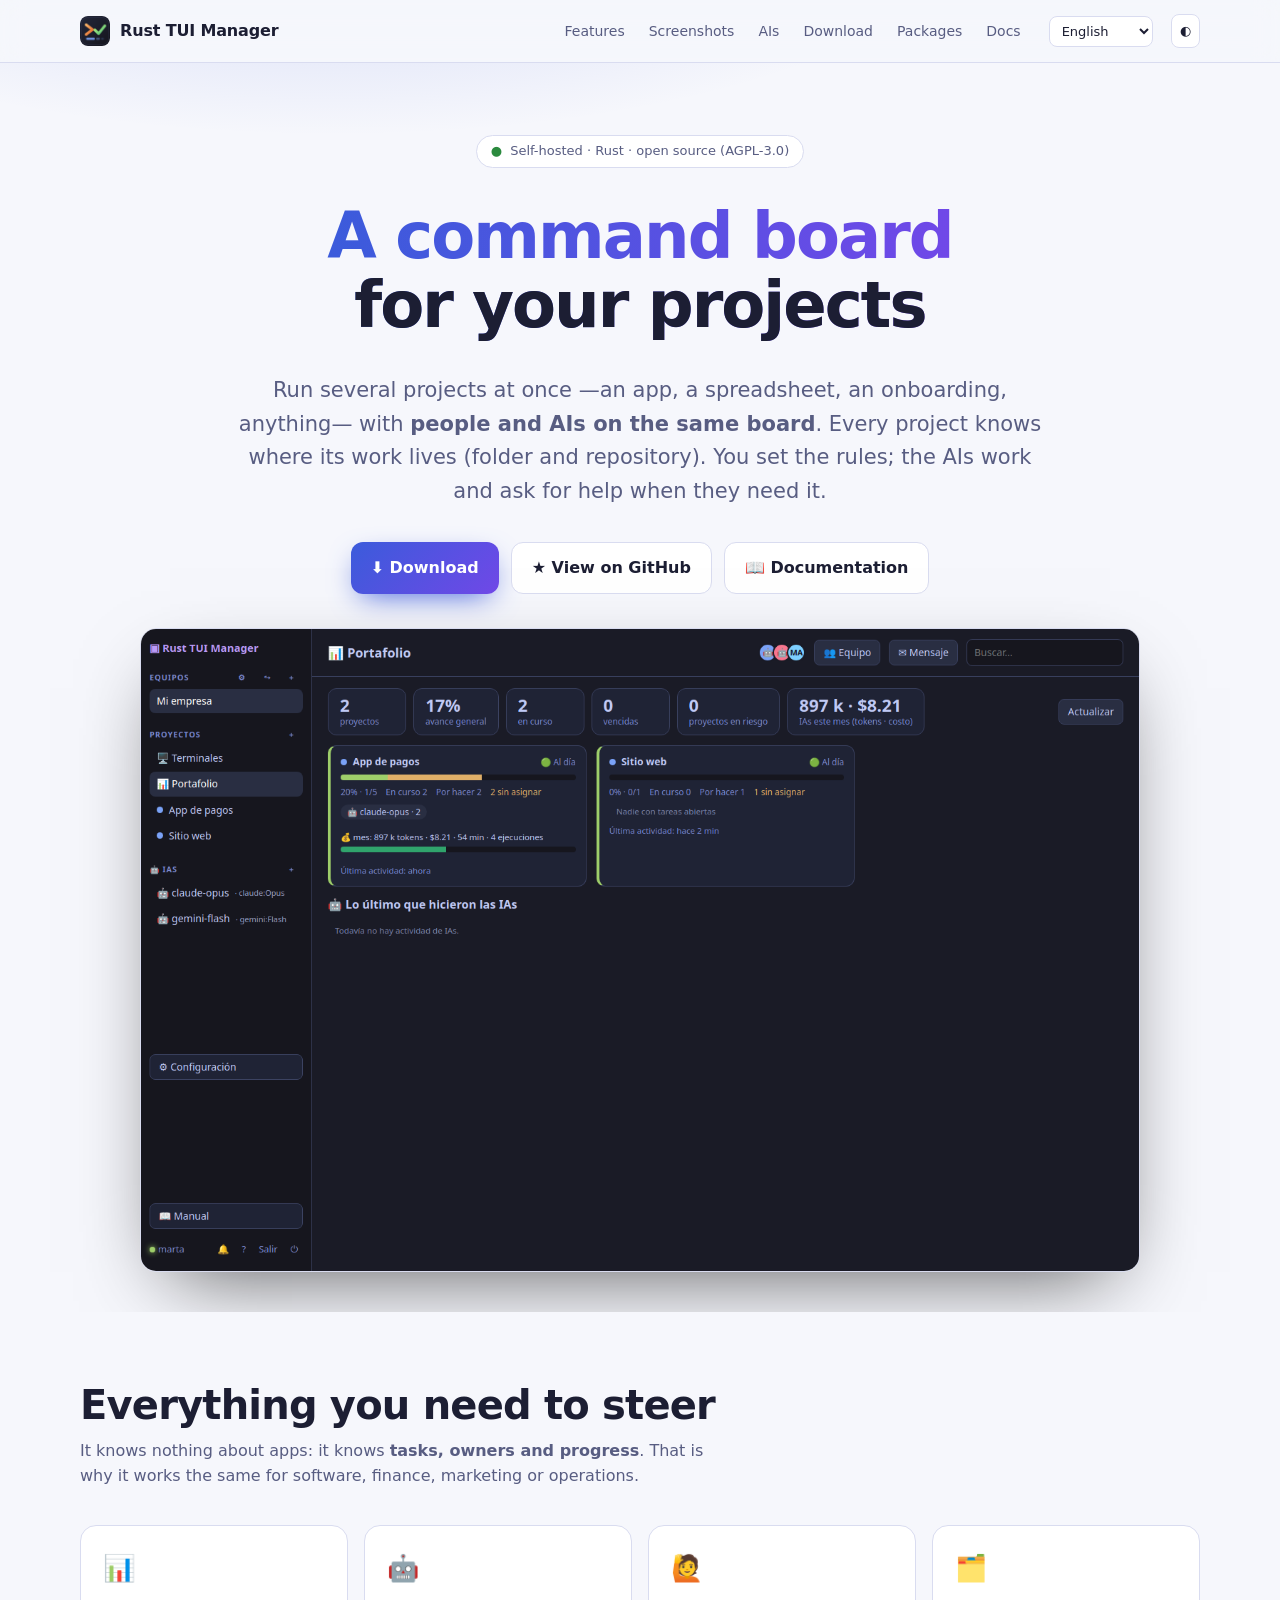
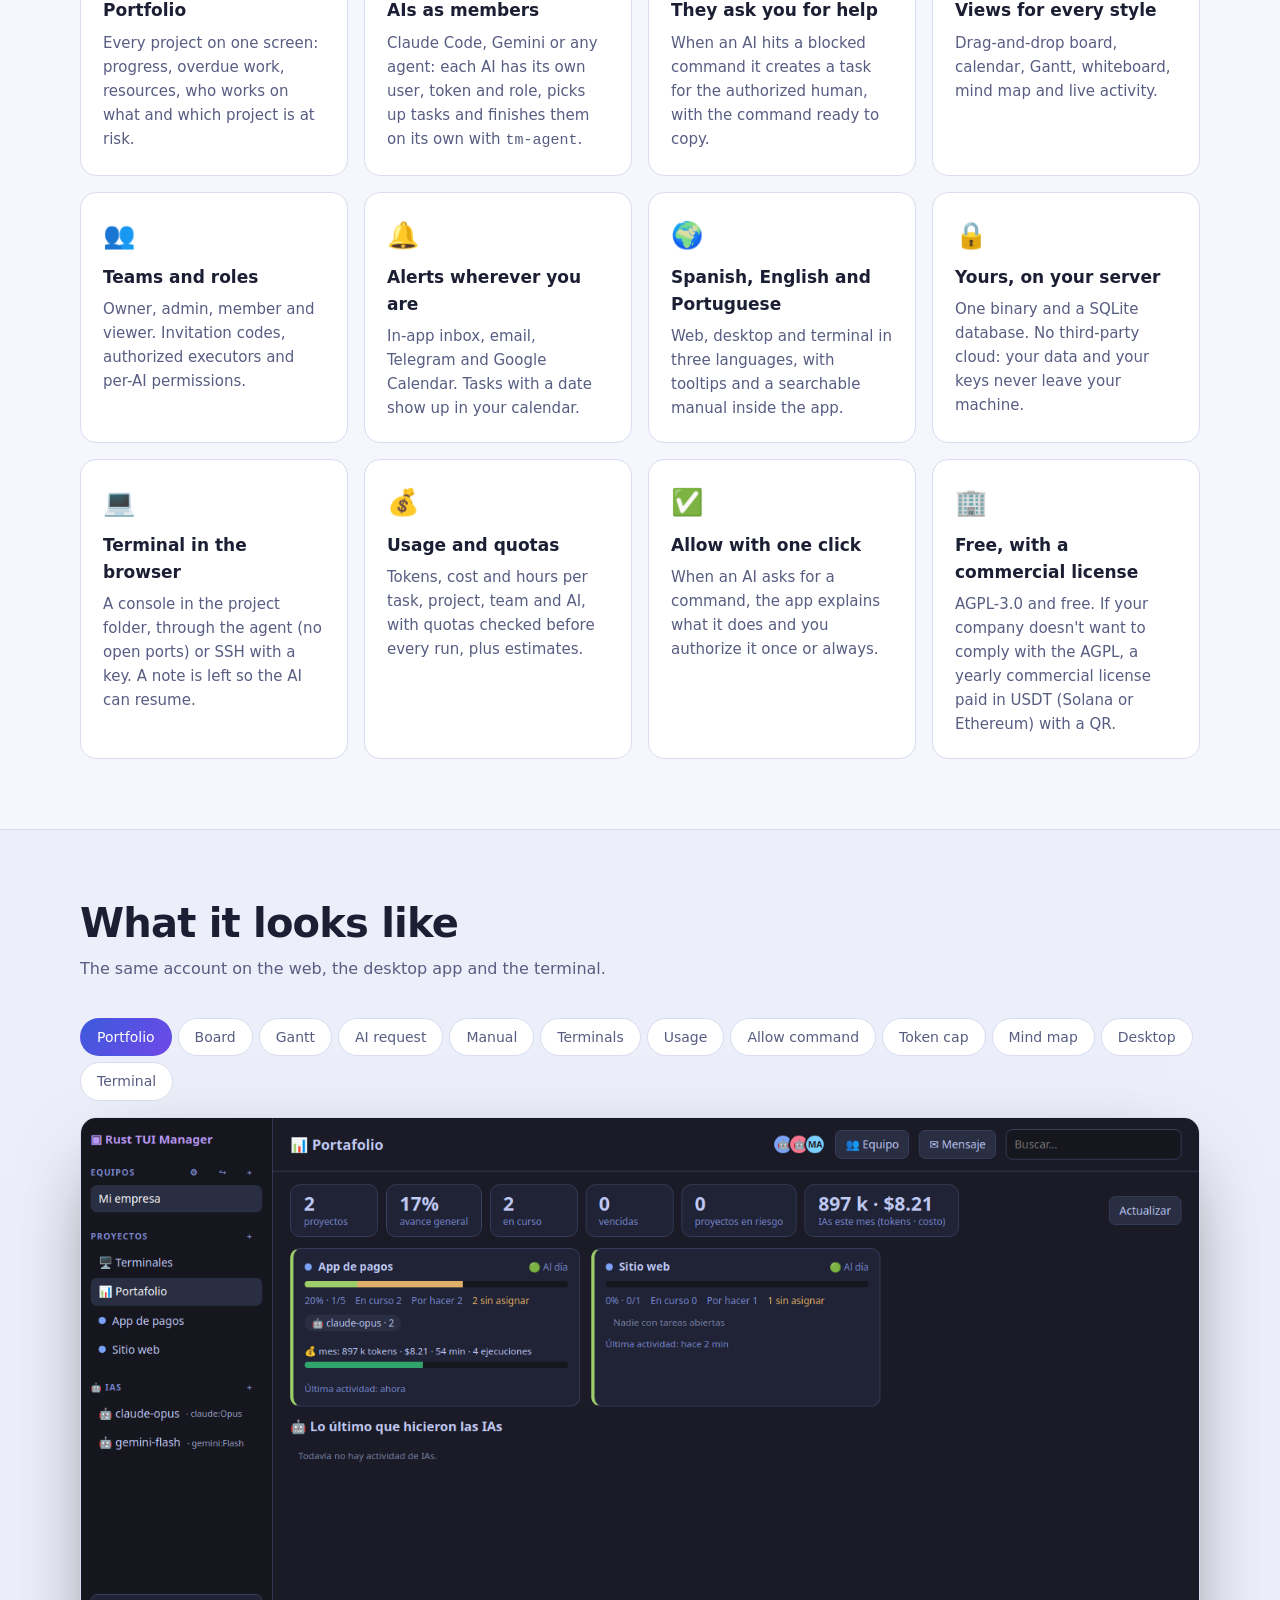
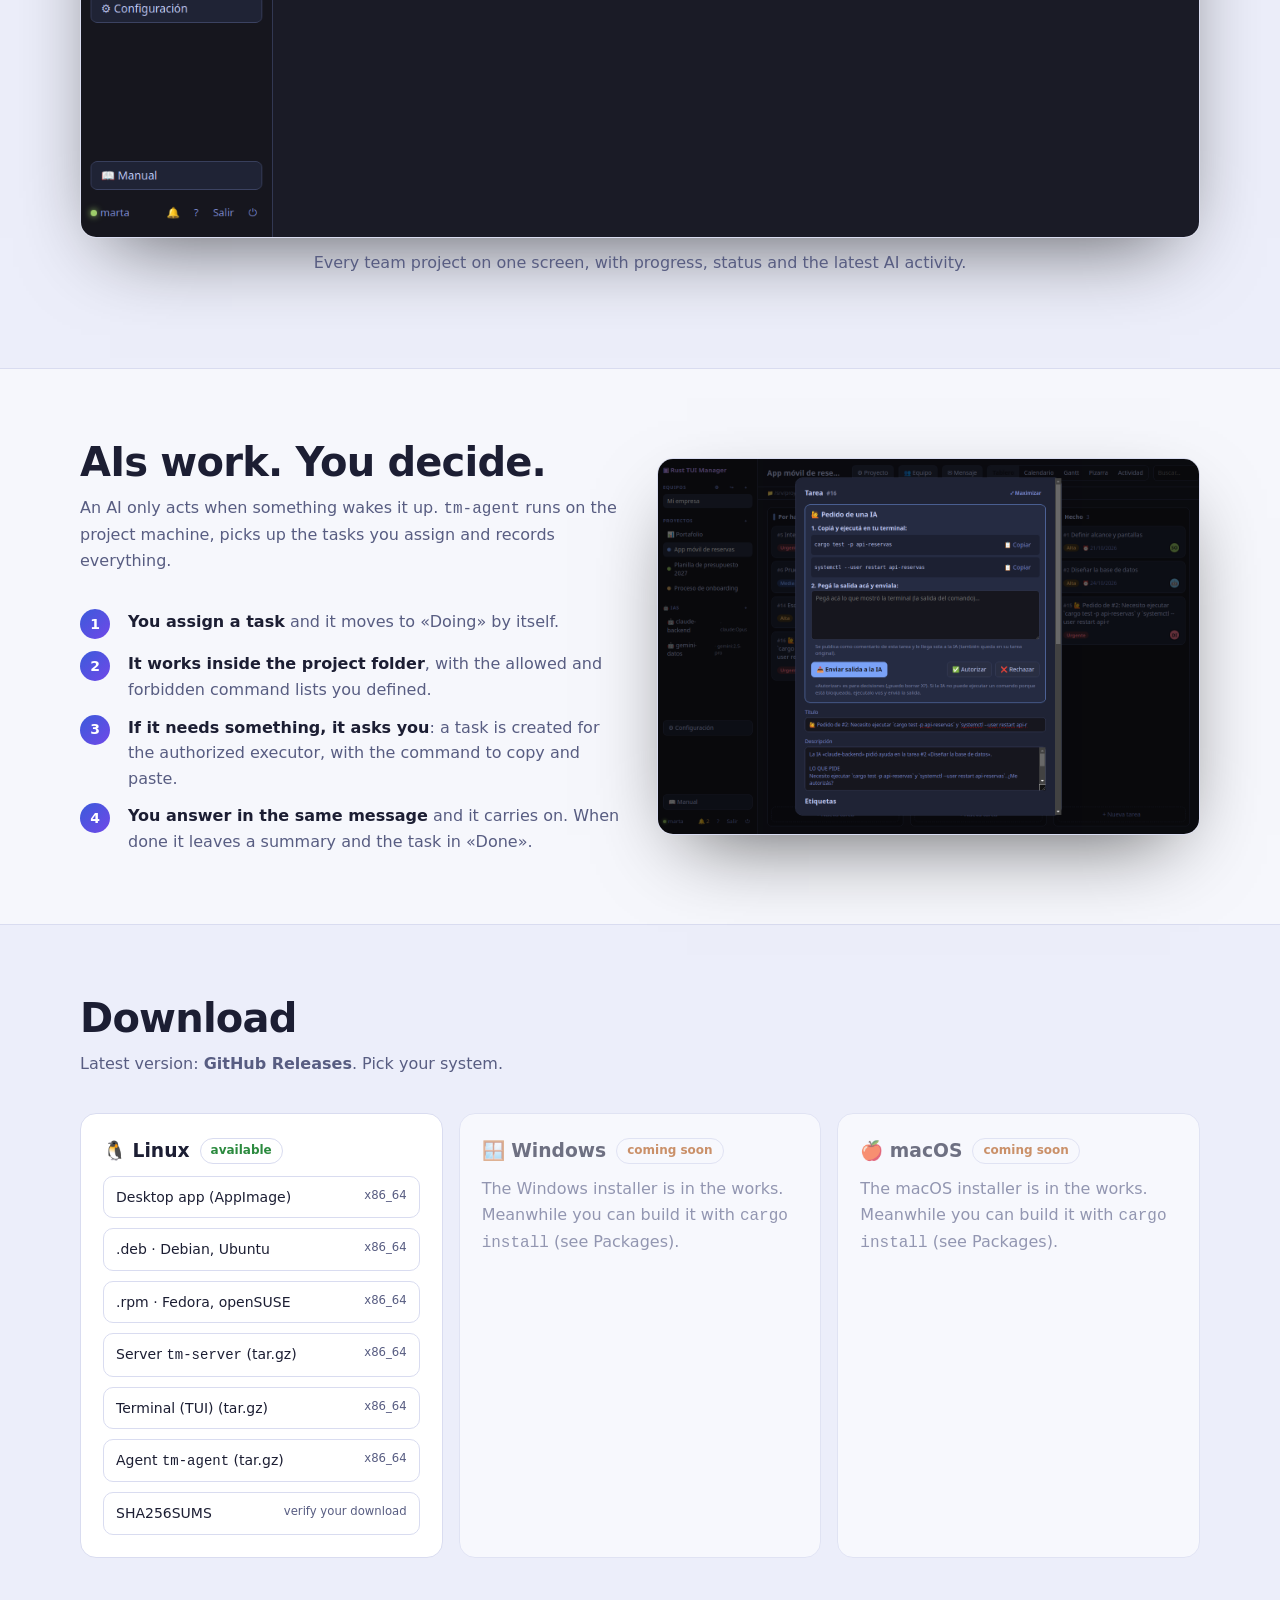
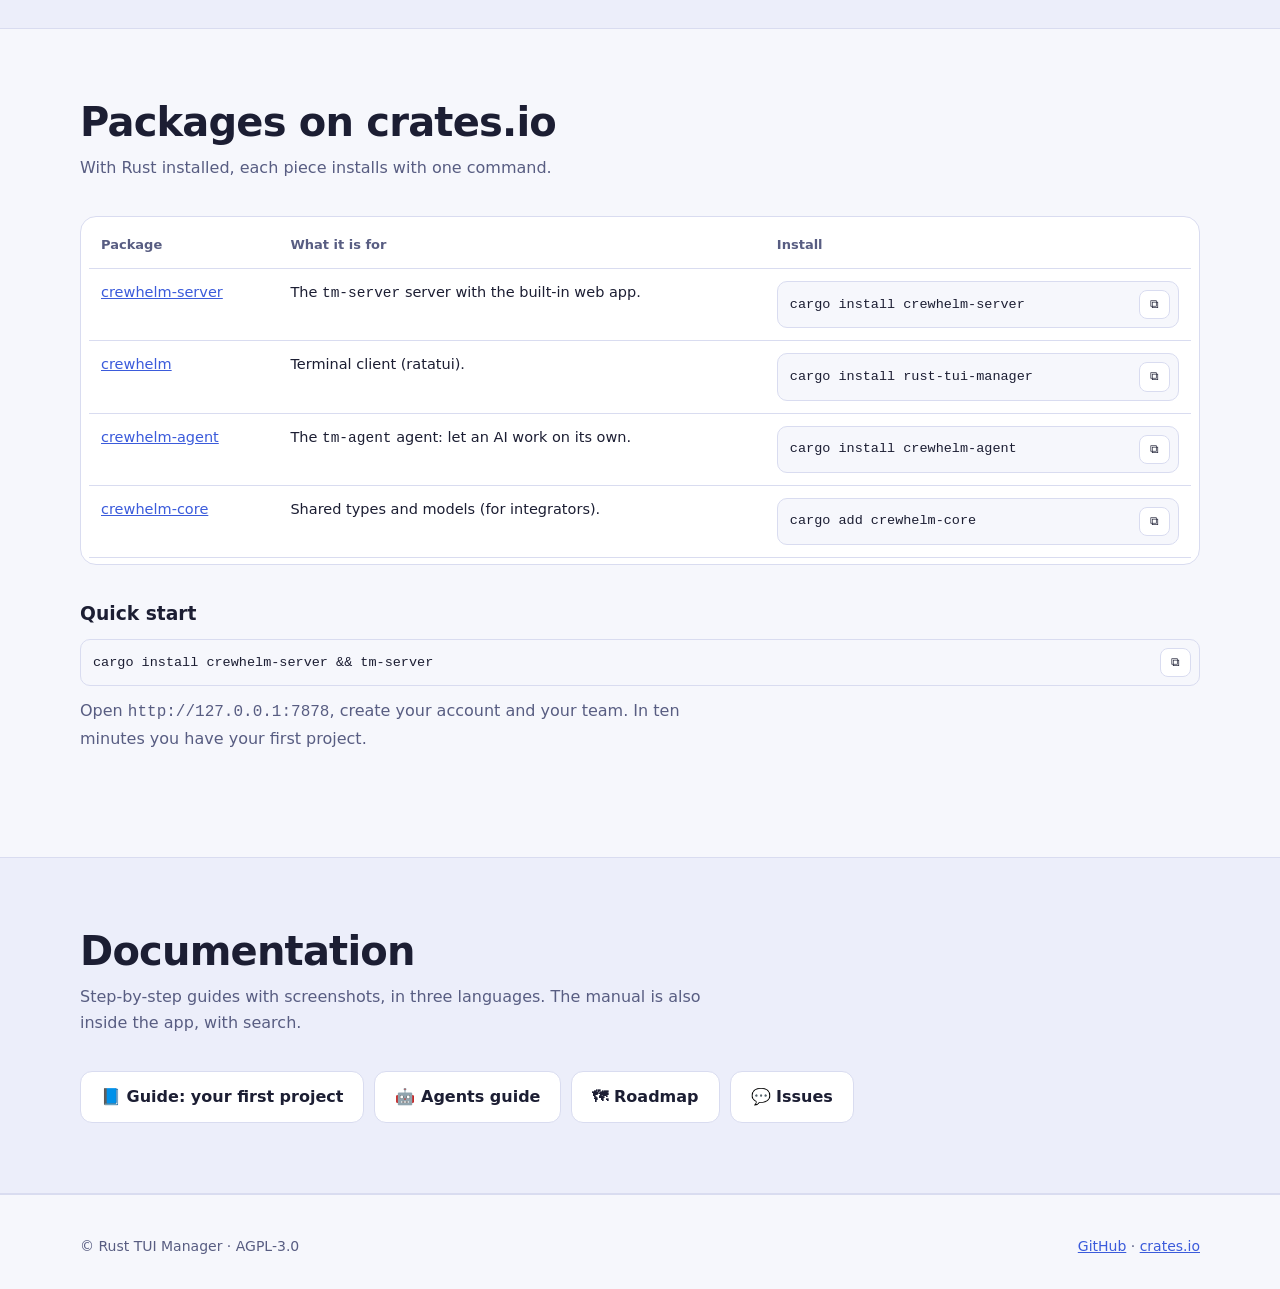
==== commit c769db6b: "Renombre a CrewHelm: crates crewhelm-core/server/agent y crewhelm (cliente de terminal), repositorio" ====
--- a/docs/index.html
+++ b/docs/index.html
@@ -7,7 +7,7 @@
 <meta name="description" content="Un tablero de comando autoalojado: dirigí varios proyectos a la vez con personas e IAs en el mismo tablero. Web, escritorio, terminal y agentes.">
 <meta property="og:title" content="Rust TUI Manager">
 <meta property="og:description" content="Dirigí varios proyectos a la vez con personas e IAs en el mismo tablero. Autoalojado, en Rust.">
-<meta property="og:image" content="https://raw.githubusercontent.com/polblancoo/Rust_tuiManager/main/docs/screenshots/guia-11-portafolio.png">
+<meta property="og:image" content="https://raw.githubusercontent.com/polblancoo/crewhelm/main/docs/screenshots/guia-11-portafolio.png">
 <link rel="icon" href="logo/logo-512.png">
 <style>
 :root{--bg:#0d0e17;--bg2:#13141f;--card:#181a28;--line:#2a2d44;--fg:#e6e9f7;--dim:#9aa0c3;--acc:#7aa2f7;--acc2:#bb9af7;--ok:#9ece6a;--warn:#e0af68;--glow:#7aa2f755}
@@ -104,7 +104,7 @@
   <p class="lead" data-i="lead">Dirigí varios proyectos a la vez —una app, una planilla, un onboarding, lo que sea— con <b>personas e IAs en el mismo tablero</b>. Cada proyecto sabe dónde vive su trabajo (carpeta y repositorio). Vos fijás las reglas; las IAs trabajan y te piden ayuda cuando la necesitan.</p>
   <div class="cta">
     <a class="btn primary" href="#download" data-i="cta_dl">⬇ Descargar</a>
-    <a class="btn" href="https://github.com/polblancoo/Rust_tuiManager" data-i="cta_gh">★ Ver en GitHub</a>
+    <a class="btn" href="https://github.com/polblancoo/crewhelm" data-i="cta_gh">★ Ver en GitHub</a>
     <a class="btn" href="#docs" data-i="cta_docs">📖 Documentación</a>
   </div>
   <div class="shot"><img src="screenshots/guia-11-portafolio.png" alt="Portafolio con todos los proyectos" id="heroimg" width="1300" height="900"></div>
@@ -157,13 +157,13 @@
   <div class="dl">
     <div class="os">
       <h3>🐧 Linux <span class="tag" style="color:var(--ok)" data-i="avail">disponible</span></h3>
-      <a class="f" id="dl-appimage" href="https://github.com/polblancoo/Rust_tuiManager/releases/latest"><span data-i="d_app">App de escritorio (AppImage)</span><small>x86_64</small></a>
-      <a class="f" id="dl-deb" href="https://github.com/polblancoo/Rust_tuiManager/releases/latest"><span>.deb · Debian, Ubuntu</span><small>x86_64</small></a>
-      <a class="f" id="dl-rpm" href="https://github.com/polblancoo/Rust_tuiManager/releases/latest"><span>.rpm · Fedora, openSUSE</span><small>x86_64</small></a>
-      <a class="f" id="dl-server" href="https://github.com/polblancoo/Rust_tuiManager/releases/latest"><span data-i="d_srv">Servidor <code>tm-server</code> (tar.gz)</span><small>x86_64</small></a>
-      <a class="f" id="dl-tui" href="https://github.com/polblancoo/Rust_tuiManager/releases/latest"><span data-i="d_tui">Terminal (TUI) (tar.gz)</span><small>x86_64</small></a>
-      <a class="f" id="dl-agent" href="https://github.com/polblancoo/Rust_tuiManager/releases/latest"><span data-i="d_agt">Agente <code>tm-agent</code> (tar.gz)</span><small>x86_64</small></a>
-      <a class="f" id="dl-sums" href="https://github.com/polblancoo/Rust_tuiManager/releases/latest"><span>SHA256SUMS</span><small data-i="d_ver">verificá la descarga</small></a>
+      <a class="f" id="dl-appimage" href="https://github.com/polblancoo/crewhelm/releases/latest"><span data-i="d_app">App de escritorio (AppImage)</span><small>x86_64</small></a>
+      <a class="f" id="dl-deb" href="https://github.com/polblancoo/crewhelm/releases/latest"><span>.deb · Debian, Ubuntu</span><small>x86_64</small></a>
+      <a class="f" id="dl-rpm" href="https://github.com/polblancoo/crewhelm/releases/latest"><span>.rpm · Fedora, openSUSE</span><small>x86_64</small></a>
+      <a class="f" id="dl-server" href="https://github.com/polblancoo/crewhelm/releases/latest"><span data-i="d_srv">Servidor <code>tm-server</code> (tar.gz)</span><small>x86_64</small></a>
+      <a class="f" id="dl-tui" href="https://github.com/polblancoo/crewhelm/releases/latest"><span data-i="d_tui">Terminal (TUI) (tar.gz)</span><small>x86_64</small></a>
+      <a class="f" id="dl-agent" href="https://github.com/polblancoo/crewhelm/releases/latest"><span data-i="d_agt">Agente <code>tm-agent</code> (tar.gz)</span><small>x86_64</small></a>
+      <a class="f" id="dl-sums" href="https://github.com/polblancoo/crewhelm/releases/latest"><span>SHA256SUMS</span><small data-i="d_ver">verificá la descarga</small></a>
     </div>
     <div class="os soon"><h3>🪟 Windows <span class="tag" data-i="soon">próximamente</span></h3><p style="color:var(--dim)" data-i="d_win">El instalador para Windows está en preparación. Mientras tanto podés compilarlo con <code>cargo install</code> (ver Paquetes).</p></div>
     <div class="os soon"><h3>🍎 macOS <span class="tag" data-i="soon">próximamente</span></h3><p style="color:var(--dim)" data-i="d_mac">El instalador para macOS está en preparación. Mientras tanto podés compilarlo con <code>cargo install</code> (ver Paquetes).</p></div>
@@ -176,14 +176,14 @@
   <div class="tbl"><table>
     <thead><tr><th data-i="p_c1">Paquete</th><th data-i="p_c2">Para qué sirve</th><th data-i="p_c3">Instalar</th></tr></thead>
     <tbody>
-      <tr><td><a href="https://crates.io/crates/rust-tui-manager-server">rust-tui-manager-server</a></td><td data-i="p_srv">El servidor <code>tm-server</code> con la web integrada.</td><td><div class="cmd"><code>cargo install rust-tui-manager-server</code><button data-copy>⧉</button></div></td></tr>
-      <tr><td><a href="https://crates.io/crates/rust-tui-manager">rust-tui-manager</a></td><td data-i="p_tui">Cliente de terminal (ratatui).</td><td><div class="cmd"><code>cargo install rust-tui-manager</code><button data-copy>⧉</button></div></td></tr>
-      <tr><td><a href="https://crates.io/crates/rust-tui-manager-agent">rust-tui-manager-agent</a></td><td data-i="p_agt">El agente <code>tm-agent</code>: que una IA trabaje sola.</td><td><div class="cmd"><code>cargo install rust-tui-manager-agent</code><button data-copy>⧉</button></div></td></tr>
-      <tr><td><a href="https://crates.io/crates/rust-tui-manager-core">rust-tui-manager-core</a></td><td data-i="p_core">Tipos y modelos compartidos (para quien integre).</td><td><div class="cmd"><code>cargo add rust-tui-manager-core</code><button data-copy>⧉</button></div></td></tr>
+      <tr><td><a href="https://crates.io/crates/crewhelm-server">crewhelm-server</a></td><td data-i="p_srv">El servidor <code>tm-server</code> con la web integrada.</td><td><div class="cmd"><code>cargo install crewhelm-server</code><button data-copy>⧉</button></div></td></tr>
+      <tr><td><a href="https://crates.io/crates/crewhelm">crewhelm</a></td><td data-i="p_tui">Cliente de terminal (ratatui).</td><td><div class="cmd"><code>cargo install rust-tui-manager</code><button data-copy>⧉</button></div></td></tr>
+      <tr><td><a href="https://crates.io/crates/crewhelm-agent">crewhelm-agent</a></td><td data-i="p_agt">El agente <code>tm-agent</code>: que una IA trabaje sola.</td><td><div class="cmd"><code>cargo install crewhelm-agent</code><button data-copy>⧉</button></div></td></tr>
+      <tr><td><a href="https://crates.io/crates/crewhelm-core">crewhelm-core</a></td><td data-i="p_core">Tipos y modelos compartidos (para quien integre).</td><td><div class="cmd"><code>cargo add crewhelm-core</code><button data-copy>⧉</button></div></td></tr>
     </tbody>
   </table></div>
   <h3 style="margin:34px 0 10px" data-i="q_h">Arranque rápido</h3>
-  <div class="cmd"><code>cargo install rust-tui-manager-server && tm-server</code><button data-copy>⧉</button></div>
+  <div class="cmd"><code>cargo install crewhelm-server && tm-server</code><button data-copy>⧉</button></div>
   <p class="sub" style="margin-top:12px" data-i="q_s">Abrí <code>http://127.0.0.1:7878</code>, creá tu cuenta y tu equipo. En diez minutos tenés el primer proyecto.</p>
 </div></section>
 
@@ -191,17 +191,17 @@
   <h2 data-i="x_h">Documentación</h2>
   <p class="sub" data-i="x_s">Guías paso a paso con capturas, en tres idiomas. El manual también está dentro de la app, con buscador.</p>
   <div class="docs">
-    <a class="btn" id="d-guide" href="https://github.com/polblancoo/Rust_tuiManager/blob/main/docs/GUIA.md" data-i="x_guide">📘 Guía: tu primer proyecto</a>
-    <a class="btn" id="d-agents" href="https://github.com/polblancoo/Rust_tuiManager/blob/main/docs/AGENTES.md" data-i="x_agents">🤖 Instructivo de agentes</a>
-    <a class="btn" href="https://github.com/polblancoo/Rust_tuiManager/blob/main/ROADMAP.md" data-i="x_road">🗺 Hoja de ruta</a>
-    <a class="btn" href="https://github.com/polblancoo/Rust_tuiManager/issues" data-i="x_issues">💬 Issues</a>
+    <a class="btn" id="d-guide" href="https://github.com/polblancoo/crewhelm/blob/main/docs/GUIA.md" data-i="x_guide">📘 Guía: tu primer proyecto</a>
+    <a class="btn" id="d-agents" href="https://github.com/polblancoo/crewhelm/blob/main/docs/AGENTES.md" data-i="x_agents">🤖 Instructivo de agentes</a>
+    <a class="btn" href="https://github.com/polblancoo/crewhelm/blob/main/ROADMAP.md" data-i="x_road">🗺 Hoja de ruta</a>
+    <a class="btn" href="https://github.com/polblancoo/crewhelm/issues" data-i="x_issues">💬 Issues</a>
   </div>
 </div></section>
 </main>
 
 <footer><div class="wrap">
   <span>© Rust TUI Manager · AGPL-3.0</span>
-  <span><a href="https://github.com/polblancoo/Rust_tuiManager">GitHub</a> · <a href="https://crates.io/crates/rust-tui-manager-server">crates.io</a></span>
+  <span><a href="https://github.com/polblancoo/crewhelm">GitHub</a> · <a href="https://crates.io/crates/crewhelm-server">crates.io</a></span>
 </div></footer>
 
 <script>
@@ -222,7 +222,7 @@
  ["web-mindmap.png",{es:"Mapa mental",en:"Mind map",pt:"Mapa mental"},{es:"Cada tarea puede abrirse como mapa mental.",en:"Any task can open as a mind map.",pt:"Qualquer tarefa pode abrir como mapa mental."}],
  ["desktop-board.png",{es:"Escritorio",en:"Desktop",pt:"Desktop"},{es:"La app de escritorio, con la misma cuenta.",en:"The desktop app, with the same account.",pt:"O app desktop, com a mesma conta."}],
  ["tui-board.png",{es:"Terminal",en:"Terminal",pt:"Terminal"},{es:"El cliente de terminal (ratatui), para quien vive en la consola.",en:"The terminal client (ratatui), for those who live in the console.",pt:"O cliente de terminal (ratatui), para quem vive no console."}]];
-const REPO="polblancoo/Rust_tuiManager";
+const REPO="polblancoo/crewhelm";
 let lang=(()=>{try{const s=localStorage.getItem("site-lang");if(T[s])return s}catch{}const n=(navigator.language||"es").slice(0,2);return T[n]?n:"en"})();
 let cur=0;
 function drawShots(){const tabs=document.getElementById("tabs");tabs.replaceChildren(...SHOTS.map((s,i)=>{const b=document.createElement("button");b.textContent=s[1][lang];b.className=i===cur?"on":"";b.onclick=()=>{cur=i;drawShots()};return b}));const s=SHOTS[cur];const im=document.getElementById("shotimg");im.src="screenshots/"+s[0];im.alt=s[1][lang];document.getElementById("cap").textContent=s[2][lang]}
@@ -237,7 +237,7 @@
 fetch("https://api.github.com/repos/"+REPO+"/releases/latest").then(r=>r.ok?r.json():Promise.reject()).then(rel=>{
  document.getElementById("ver").textContent=rel.tag_name;
  const pick=(re)=>rel.assets.find(a=>re.test(a.name));
- const map={appimage:/\.AppImage$/,deb:/\.deb$/,rpm:/\.rpm$/,server:/^tm-server-linux/,tui:/^rust-tui-manager-linux/,agent:/^tm-agent-linux/,sums:/^SHA256SUMS$/};
+ const map={appimage:/\.AppImage$/,deb:/\.deb$/,rpm:/\.rpm$/,server:/^tm-server-linux/,tui:/^crewhelm-linux/,agent:/^tm-agent-linux/,sums:/^SHA256SUMS$/};
  for(const [k,re] of Object.entries(map)){const a=pick(re);const el=document.getElementById("dl-"+k);if(a&&el)el.href=a.browser_download_url}
 }).catch(()=>{document.getElementById("ver").textContent="GitHub Releases"});
 </script>
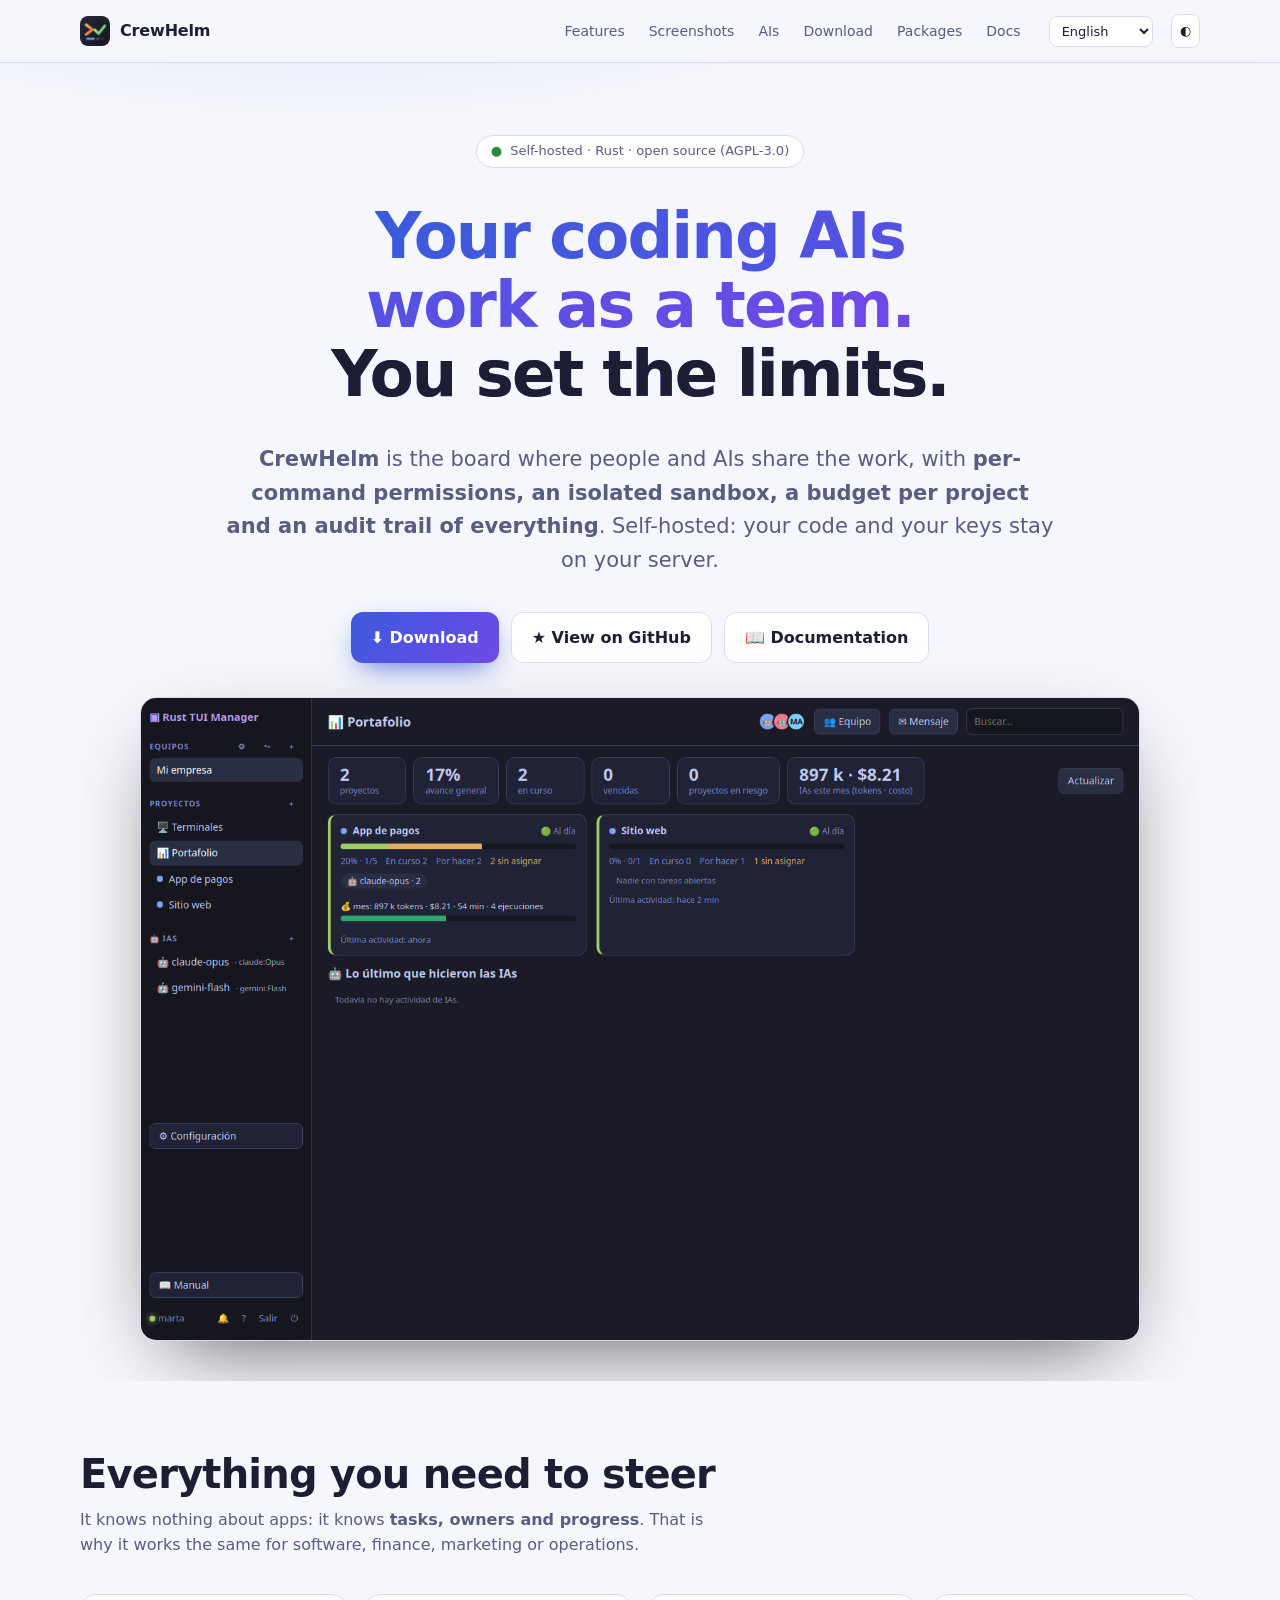
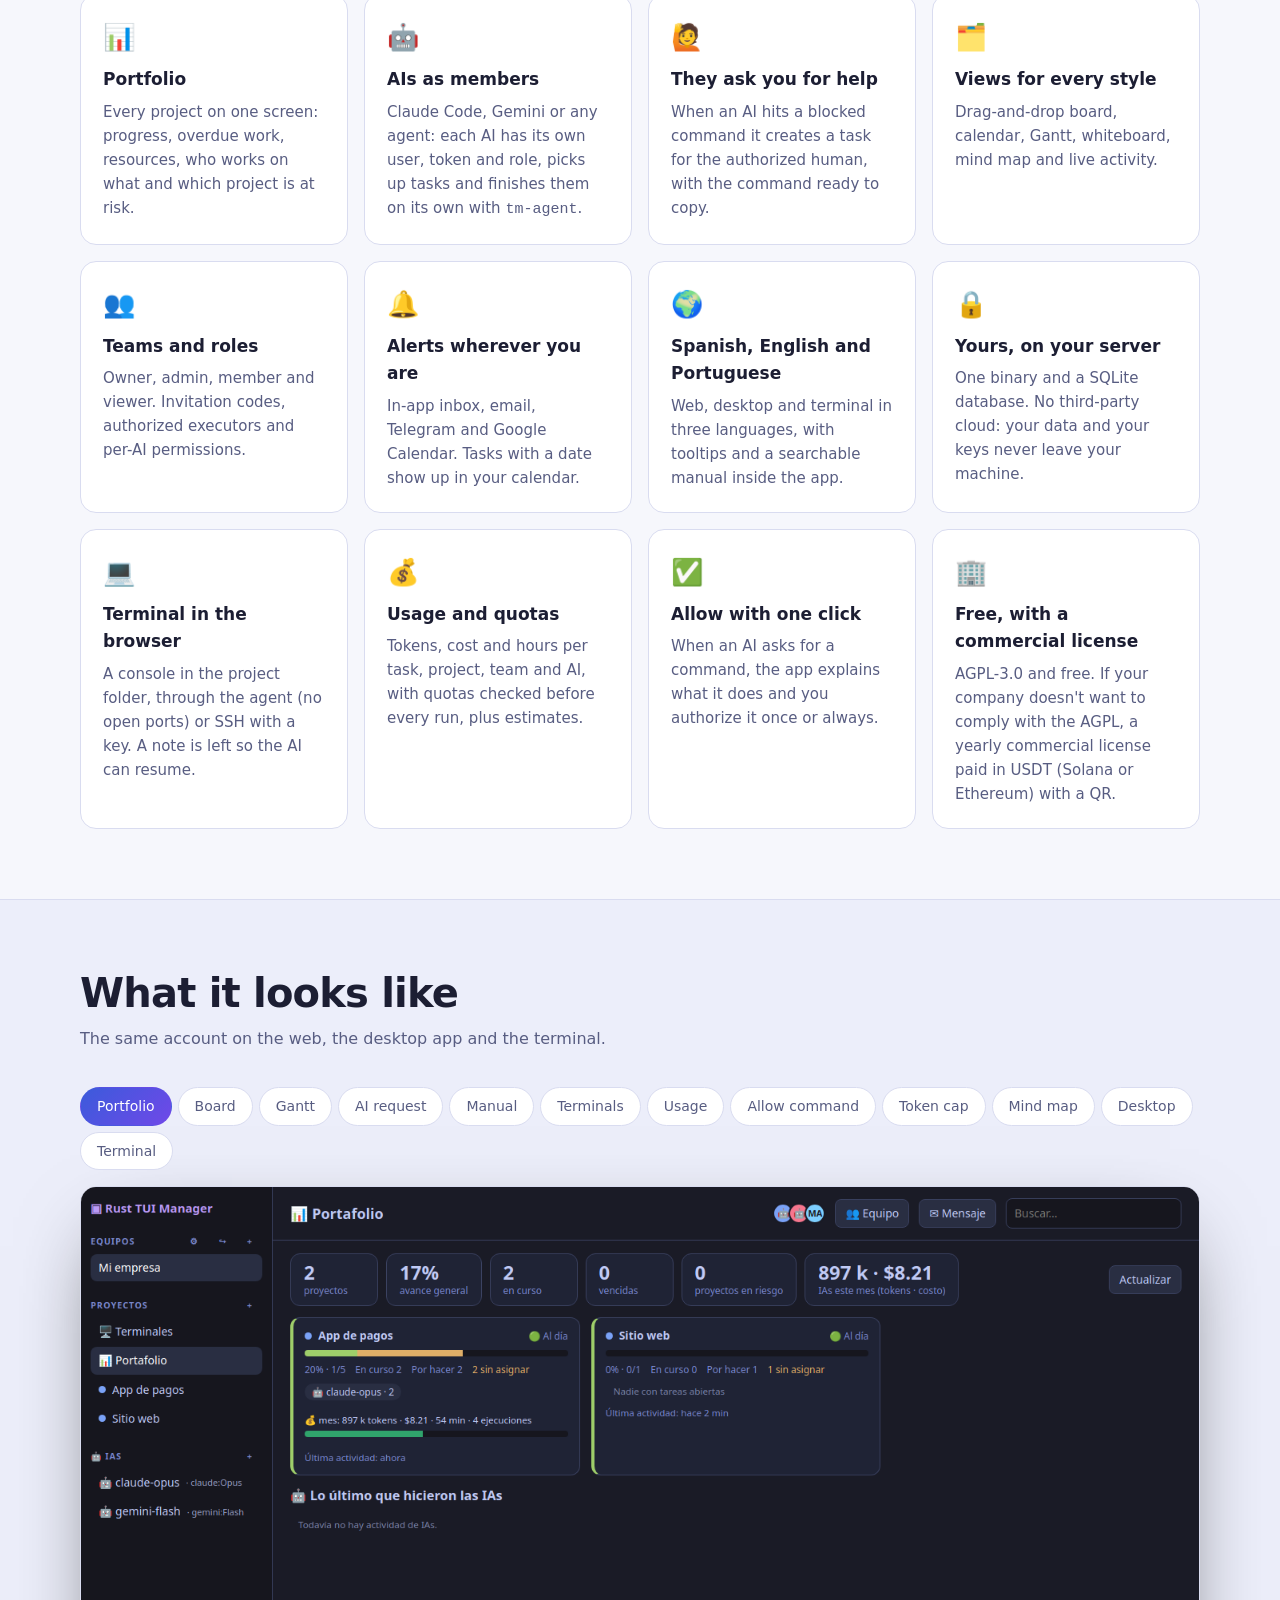
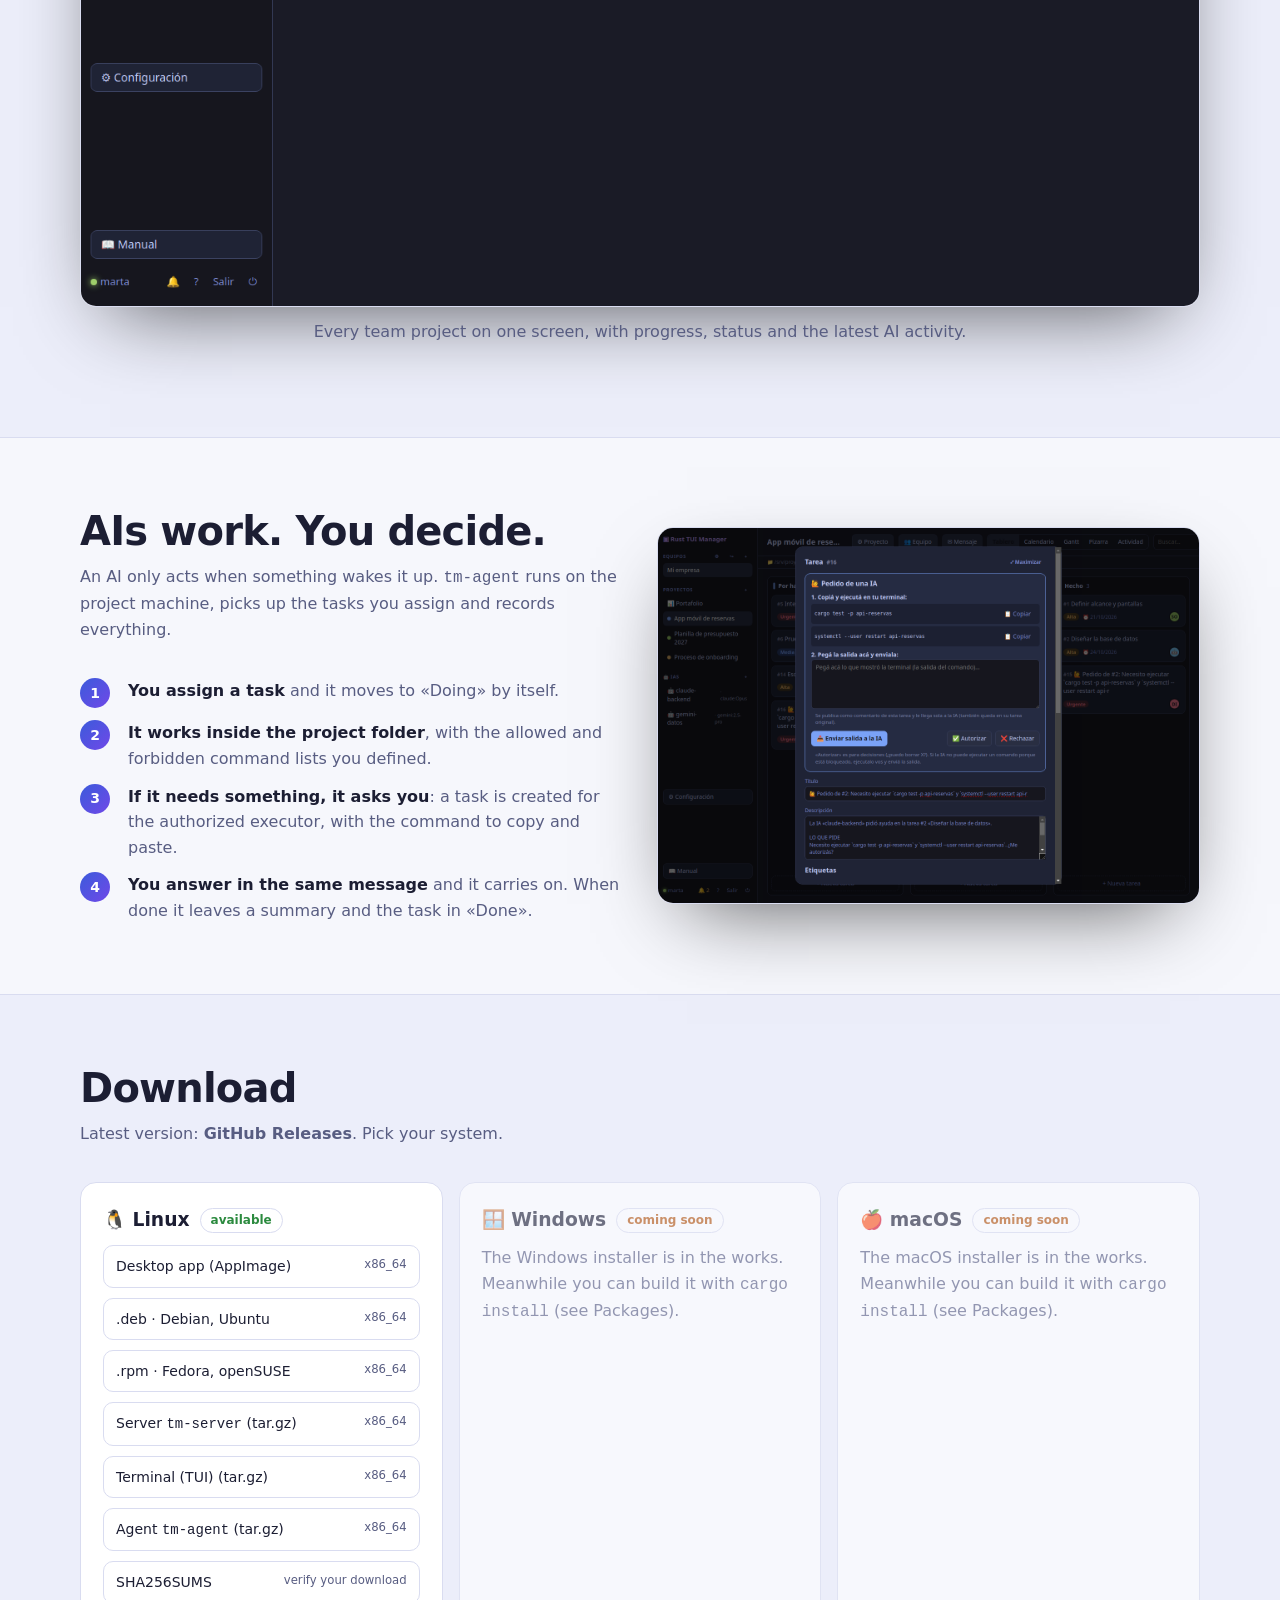
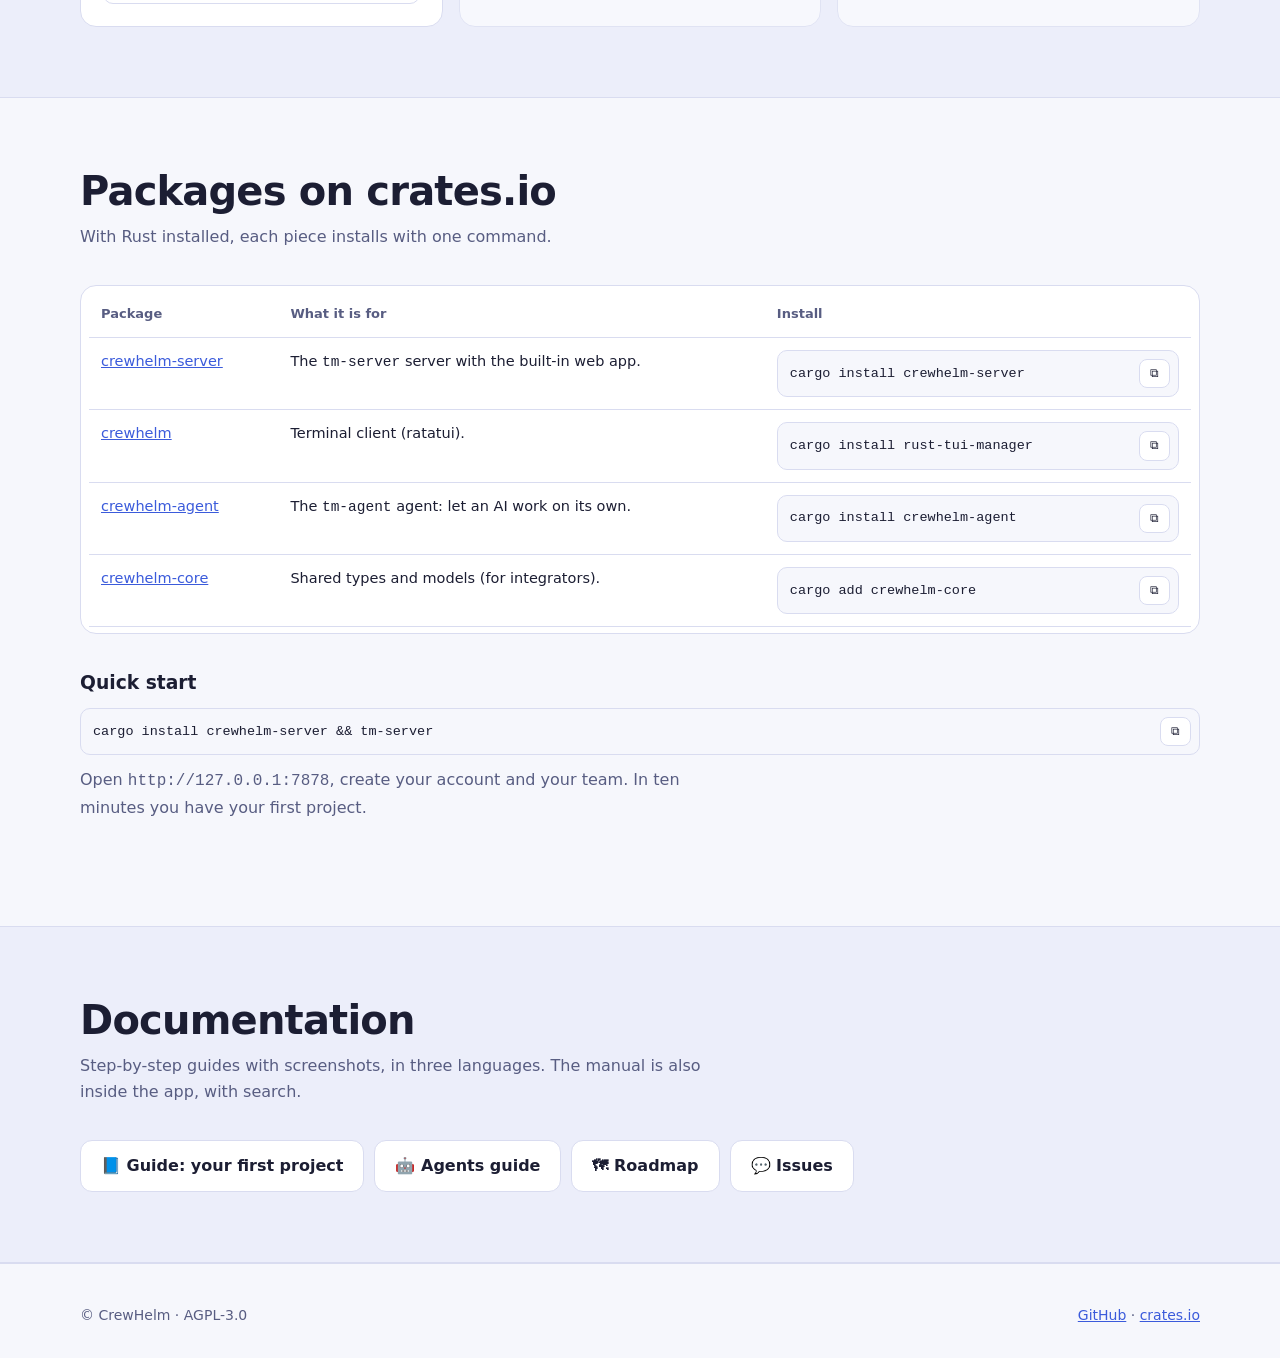
==== commit 8912ed2e: "Preparar para publicar: README y página con la promesa de control y para quién es; título CrewHelm; " ====
--- a/docs/index.html
+++ b/docs/index.html
@@ -3,9 +3,9 @@
 <head>
 <meta charset="utf-8">
 <meta name="viewport" content="width=device-width, initial-scale=1">
-<title>Rust TUI Manager · tablero de comando</title>
+<title>CrewHelm · tablero de comando para tus IAs</title>
 <meta name="description" content="Un tablero de comando autoalojado: dirigí varios proyectos a la vez con personas e IAs en el mismo tablero. Web, escritorio, terminal y agentes.">
-<meta property="og:title" content="Rust TUI Manager">
+<meta property="og:title" content="CrewHelm">
 <meta property="og:description" content="Dirigí varios proyectos a la vez con personas e IAs en el mismo tablero. Autoalojado, en Rust.">
 <meta property="og:image" content="https://raw.githubusercontent.com/polblancoo/crewhelm/main/docs/screenshots/guia-11-portafolio.png">
 <link rel="icon" href="logo/logo-512.png">
@@ -84,7 +84,7 @@
 </head>
 <body>
 <header><div class="wrap nav">
-  <a class="brand" href="#top"><img src="logo/logo-512.png" alt=""> Rust TUI Manager</a>
+  <a class="brand" href="#top"><img src="logo/logo-512.png" alt=""> CrewHelm</a>
   <nav>
     <a href="#features" data-i="nav_features">Funciones</a>
     <a href="#screens" data-i="nav_screens">Capturas</a>
@@ -100,7 +100,7 @@
 <main id="top">
 <div class="hero"><div class="wrap">
   <span class="pill"><b>●</b> <span data-i="pill">Autoalojado · Rust · código abierto (AGPL-3.0)</span></span>
-  <h1><span data-i="h1a">Un tablero de comando</span> <span data-i="h1b" style="-webkit-text-fill-color:var(--fg);color:var(--fg)">para tus proyectos</span></h1>
+  <h1><span data-i="h1a">Tus IAs de código trabajan en equipo.</span> <span data-i="h1b" style="-webkit-text-fill-color:var(--fg);color:var(--fg)">Vos ponés los límites.</span></h1>
   <p class="lead" data-i="lead">Dirigí varios proyectos a la vez —una app, una planilla, un onboarding, lo que sea— con <b>personas e IAs en el mismo tablero</b>. Cada proyecto sabe dónde vive su trabajo (carpeta y repositorio). Vos fijás las reglas; las IAs trabajan y te piden ayuda cuando la necesitan.</p>
   <div class="cta">
     <a class="btn primary" href="#download" data-i="cta_dl">⬇ Descargar</a>
@@ -200,15 +200,15 @@
 </main>
 
 <footer><div class="wrap">
-  <span>© Rust TUI Manager · AGPL-3.0</span>
+  <span>© CrewHelm · AGPL-3.0</span>
   <span><a href="https://github.com/polblancoo/crewhelm">GitHub</a> · <a href="https://crates.io/crates/crewhelm-server">crates.io</a></span>
 </div></footer>
 
 <script>
 const T={
-es:{nav_features:"Funciones",nav_screens:"Capturas",nav_ai:"IAs",nav_download:"Descargar",nav_packages:"Paquetes",nav_docs:"Documentación",pill:"Autoalojado · Rust · código abierto (AGPL-3.0)",h1a:"Un tablero de comando",h1b:"para tus proyectos",lead:"Dirigí varios proyectos a la vez —una app, una planilla, un onboarding, lo que sea— con <b>personas e IAs en el mismo tablero</b>. Cada proyecto sabe dónde vive su trabajo (carpeta y repositorio). Vos fijás las reglas; las IAs trabajan y te piden ayuda cuando la necesitan.",cta_dl:"⬇ Descargar",cta_gh:"★ Ver en GitHub",cta_docs:"📖 Documentación",f_h:"Todo lo que necesitás para dirigir",f_s:"No sabe de apps: sabe de <b>tareas, responsables y avance</b>. Por eso sirve igual para software, finanzas, marketing u operaciones.",c1h:"Portafolio",c1p:"Todos los proyectos en una pantalla: avance, vencidas, recursos, quién trabaja en qué y qué proyecto está en riesgo.",c2h:"IAs como miembros",c2p:"Claude Code, Gemini o cualquier agente: cada IA tiene su usuario, token y rol, toma tareas y las completa sola con <code>tm-agent</code>.",c3h:"Te piden ayuda",c3p:"Si una IA se topa con un comando bloqueado, crea una tarea para el humano autorizado, con el comando listo para copiar.",c4h:"Vistas para cada estilo",c4p:"Tablero con arrastrar y soltar, calendario, Gantt, pizarra, mapa mental y actividad en vivo.",c5h:"Equipos y roles",c5p:"Dueño, admin, miembro y lector. Invitaciones con código, ejecutores autorizados y permisos por IA.",c6h:"Avisos donde estés",c6p:"Bandeja en la app, email, Telegram y Google Calendar. Las tareas con fecha aparecen en tu calendario.",c7h:"Español, inglés y portugués",c7p:"Interfaz web, escritorio y terminal en tres idiomas, con tooltips y un manual con buscador dentro de la app.",c8h:"Tuyo, en tu servidor",c8p:"Un solo binario y una base SQLite. Sin nube de terceros: tus datos y tus claves no salen de tu máquina.",c9h:"Terminal en el navegador",c9p:"Una consola en la carpeta del proyecto, por el agente (sin puertos abiertos) o por SSH con clave. Queda una nota para que la IA retome.",c10h:"Consumo y cuotas",c10p:"Tokens, costo y horas por tarea, proyecto, equipo e IA, con cuotas que se revisan antes de cada ejecución y estimación.",c11h:"Permitir con un clic",c11p:"Cuando una IA pide un comando, la app explica qué hace y lo autorizás una vez o siempre.",c12h:"Libre, con licencia comercial",c12p:"AGPL-3.0 y gratis. Si tu empresa no quiere cumplir la AGPL, licencia comercial anual pagada en USDT (Solana o Ethereum) con QR.",s_h:"Así se ve",s_s:"La misma cuenta en la web, la app de escritorio y la terminal.",a_h:"Las IAs trabajan. Vos decidís.",a_s:"Una IA solo actúa cuando algo la despierta. <code>tm-agent</code> corre en la máquina del proyecto, toma las tareas que le asignes y deja todo registrado.",a1:"<b>Le asignás una tarea</b> y pasa sola a «En curso».",a2:"<b>Trabaja dentro de la carpeta del proyecto</b>, con la lista de comandos permitidos y prohibidos que definiste.",a3:"<b>Si necesita algo, te lo pide</b>: se crea una tarea para el ejecutor autorizado, con el comando para copiar y pegar.",a4:"<b>Le contestás en el mismo mensaje</b> y sigue. Al terminar deja un resumen y la tarea en «Hecho».",d_h:"Descargar",d_s:"Última versión",d_s2:"Elegí tu sistema.",avail:"disponible",soon:"próximamente",d_app:"App de escritorio (AppImage)",d_srv:"Servidor <code>tm-server</code> (tar.gz)",d_tui:"Terminal (TUI) (tar.gz)",d_agt:"Agente <code>tm-agent</code> (tar.gz)",d_ver:"verificá la descarga",d_win:"El instalador para Windows está en preparación. Mientras tanto podés compilarlo con <code>cargo install</code> (ver Paquetes).",d_mac:"El instalador para macOS está en preparación. Mientras tanto podés compilarlo con <code>cargo install</code> (ver Paquetes).",p_h:"Paquetes en crates.io",p_s:"Con Rust instalado, cada pieza se instala con un comando.",p_c1:"Paquete",p_c2:"Para qué sirve",p_c3:"Instalar",p_srv:"El servidor <code>tm-server</code> con la web integrada.",p_tui:"Cliente de terminal (ratatui).",p_agt:"El agente <code>tm-agent</code>: que una IA trabaje sola.",p_core:"Tipos y modelos compartidos (para quien integre).",q_h:"Arranque rápido",q_s:"Abrí <code>http://127.0.0.1:7878</code>, creá tu cuenta y tu equipo. En diez minutos tenés el primer proyecto.",x_h:"Documentación",x_s:"Guías paso a paso con capturas, en tres idiomas. El manual también está dentro de la app, con buscador.",x_guide:"📘 Guía: tu primer proyecto",x_agents:"🤖 Instructivo de agentes",x_road:"🗺 Hoja de ruta",x_issues:"💬 Issues"},
-en:{nav_features:"Features",nav_screens:"Screenshots",nav_ai:"AIs",nav_download:"Download",nav_packages:"Packages",nav_docs:"Docs",pill:"Self-hosted · Rust · open source (AGPL-3.0)",h1a:"A command board",h1b:"for your projects",lead:"Run several projects at once —an app, a spreadsheet, an onboarding, anything— with <b>people and AIs on the same board</b>. Every project knows where its work lives (folder and repository). You set the rules; the AIs work and ask for help when they need it.",cta_dl:"⬇ Download",cta_gh:"★ View on GitHub",cta_docs:"📖 Documentation",f_h:"Everything you need to steer",f_s:"It knows nothing about apps: it knows <b>tasks, owners and progress</b>. That is why it works the same for software, finance, marketing or operations.",c1h:"Portfolio",c1p:"Every project on one screen: progress, overdue work, resources, who works on what and which project is at risk.",c2h:"AIs as members",c2p:"Claude Code, Gemini or any agent: each AI has its own user, token and role, picks up tasks and finishes them on its own with <code>tm-agent</code>.",c3h:"They ask you for help",c3p:"When an AI hits a blocked command it creates a task for the authorized human, with the command ready to copy.",c4h:"Views for every style",c4p:"Drag-and-drop board, calendar, Gantt, whiteboard, mind map and live activity.",c5h:"Teams and roles",c5p:"Owner, admin, member and viewer. Invitation codes, authorized executors and per-AI permissions.",c6h:"Alerts wherever you are",c6p:"In-app inbox, email, Telegram and Google Calendar. Tasks with a date show up in your calendar.",c7h:"Spanish, English and Portuguese",c7p:"Web, desktop and terminal in three languages, with tooltips and a searchable manual inside the app.",c8h:"Yours, on your server",c8p:"One binary and a SQLite database. No third-party cloud: your data and your keys never leave your machine.",c9h:"Terminal in the browser",c9p:"A console in the project folder, through the agent (no open ports) or SSH with a key. A note is left so the AI can resume.",c10h:"Usage and quotas",c10p:"Tokens, cost and hours per task, project, team and AI, with quotas checked before every run, plus estimates.",c11h:"Allow with one click",c11p:"When an AI asks for a command, the app explains what it does and you authorize it once or always.",c12h:"Free, with a commercial license",c12p:"AGPL-3.0 and free. If your company doesn't want to comply with the AGPL, a yearly commercial license paid in USDT (Solana or Ethereum) with a QR.",s_h:"What it looks like",s_s:"The same account on the web, the desktop app and the terminal.",a_h:"AIs work. You decide.",a_s:"An AI only acts when something wakes it up. <code>tm-agent</code> runs on the project machine, picks up the tasks you assign and records everything.",a1:"<b>You assign a task</b> and it moves to «Doing» by itself.",a2:"<b>It works inside the project folder</b>, with the allowed and forbidden command lists you defined.",a3:"<b>If it needs something, it asks you</b>: a task is created for the authorized executor, with the command to copy and paste.",a4:"<b>You answer in the same message</b> and it carries on. When done it leaves a summary and the task in «Done».",d_h:"Download",d_s:"Latest version",d_s2:"Pick your system.",avail:"available",soon:"coming soon",d_app:"Desktop app (AppImage)",d_srv:"Server <code>tm-server</code> (tar.gz)",d_tui:"Terminal (TUI) (tar.gz)",d_agt:"Agent <code>tm-agent</code> (tar.gz)",d_ver:"verify your download",d_win:"The Windows installer is in the works. Meanwhile you can build it with <code>cargo install</code> (see Packages).",d_mac:"The macOS installer is in the works. Meanwhile you can build it with <code>cargo install</code> (see Packages).",p_h:"Packages on crates.io",p_s:"With Rust installed, each piece installs with one command.",p_c1:"Package",p_c2:"What it is for",p_c3:"Install",p_srv:"The <code>tm-server</code> server with the built-in web app.",p_tui:"Terminal client (ratatui).",p_agt:"The <code>tm-agent</code> agent: let an AI work on its own.",p_core:"Shared types and models (for integrators).",q_h:"Quick start",q_s:"Open <code>http://127.0.0.1:7878</code>, create your account and your team. In ten minutes you have your first project.",x_h:"Documentation",x_s:"Step-by-step guides with screenshots, in three languages. The manual is also inside the app, with search.",x_guide:"📘 Guide: your first project",x_agents:"🤖 Agents guide",x_road:"🗺 Roadmap",x_issues:"💬 Issues"},
-pt:{nav_features:"Funções",nav_screens:"Capturas",nav_ai:"IAs",nav_download:"Baixar",nav_packages:"Pacotes",nav_docs:"Documentação",pill:"Auto-hospedado · Rust · código aberto (AGPL-3.0)",h1a:"Um quadro de comando",h1b:"para seus projetos",lead:"Dirija vários projetos ao mesmo tempo —um app, uma planilha, um onboarding, o que for— com <b>pessoas e IAs no mesmo quadro</b>. Cada projeto sabe onde vive o seu trabalho (pasta e repositório). Você define as regras; as IAs trabalham e pedem ajuda quando precisam.",cta_dl:"⬇ Baixar",cta_gh:"★ Ver no GitHub",cta_docs:"📖 Documentação",f_h:"Tudo o que você precisa para dirigir",f_s:"Ele não entende de apps: entende de <b>tarefas, responsáveis e andamento</b>. Por isso serve igual para software, finanças, marketing ou operações.",c1h:"Portfólio",c1p:"Todos os projetos em uma tela: andamento, atrasos, recursos, quem trabalha em quê e qual projeto está em risco.",c2h:"IAs como membros",c2p:"Claude Code, Gemini ou qualquer agente: cada IA tem seu usuário, token e papel, pega tarefas e as conclui sozinha com o <code>tm-agent</code>.",c3h:"Elas pedem ajuda",c3p:"Se uma IA esbarra num comando bloqueado, cria uma tarefa para o humano autorizado, com o comando pronto para copiar.",c4h:"Visões para cada estilo",c4p:"Quadro com arrastar e soltar, calendário, Gantt, lousa, mapa mental e atividade ao vivo.",c5h:"Equipes e papéis",c5p:"Dono, admin, membro e leitor. Convites com código, executores autorizados e permissões por IA.",c6h:"Avisos onde você estiver",c6p:"Caixa no app, email, Telegram e Google Calendar. Tarefas com data aparecem no seu calendário.",c7h:"Espanhol, inglês e português",c7p:"Interface web, desktop e terminal em três idiomas, com tooltips e um manual com busca dentro do app.",c8h:"Seu, no seu servidor",c8p:"Um só binário e um banco SQLite. Sem nuvem de terceiros: seus dados e suas chaves não saem da sua máquina.",c9h:"Terminal no navegador",c9p:"Um console na pasta do projeto, pelo agente (sem portas abertas) ou SSH com chave. Fica uma nota para a IA retomar.",c10h:"Consumo e cotas",c10p:"Tokens, custo e horas por tarefa, projeto, equipe e IA, com cotas verificadas antes de cada execução e estimativa.",c11h:"Permitir com um clique",c11p:"Quando uma IA pede um comando, o app explica o que ele faz e você autoriza uma vez ou sempre.",c12h:"Livre, com licença comercial",c12p:"AGPL-3.0 e grátis. Se sua empresa não quer cumprir a AGPL, licença comercial anual paga em USDT (Solana ou Ethereum) com QR.",s_h:"Como fica",s_s:"A mesma conta na web, no app desktop e no terminal.",a_h:"As IAs trabalham. Você decide.",a_s:"Uma IA só age quando algo a desperta. O <code>tm-agent</code> roda na máquina do projeto, pega as tarefas que você atribuir e registra tudo.",a1:"<b>Você atribui uma tarefa</b> e ela passa sozinha para «Em andamento».",a2:"<b>Trabalha dentro da pasta do projeto</b>, com as listas de comandos permitidos e proibidos que você definiu.",a3:"<b>Se precisa de algo, pede a você</b>: é criada uma tarefa para o executor autorizado, com o comando para copiar e colar.",a4:"<b>Você responde na mesma mensagem</b> e ela segue. Ao terminar deixa um resumo e a tarefa em «Concluída».",d_h:"Baixar",d_s:"Última versão",d_s2:"Escolha seu sistema.",avail:"disponível",soon:"em breve",d_app:"App desktop (AppImage)",d_srv:"Servidor <code>tm-server</code> (tar.gz)",d_tui:"Terminal (TUI) (tar.gz)",d_agt:"Agente <code>tm-agent</code> (tar.gz)",d_ver:"verifique o download",d_win:"O instalador para Windows está em preparação. Enquanto isso você pode compilar com <code>cargo install</code> (veja Pacotes).",d_mac:"O instalador para macOS está em preparação. Enquanto isso você pode compilar com <code>cargo install</code> (veja Pacotes).",p_h:"Pacotes no crates.io",p_s:"Com Rust instalado, cada peça se instala com um comando.",p_c1:"Pacote",p_c2:"Para que serve",p_c3:"Instalar",p_srv:"O servidor <code>tm-server</code> com o app web integrado.",p_tui:"Cliente de terminal (ratatui).",p_agt:"O agente <code>tm-agent</code>: deixe uma IA trabalhar sozinha.",p_core:"Tipos e modelos compartilhados (para quem integra).",q_h:"Início rápido",q_s:"Abra <code>http://127.0.0.1:7878</code>, crie sua conta e sua equipe. Em dez minutos você tem o primeiro projeto.",x_h:"Documentação",x_s:"Guias passo a passo com capturas, em três idiomas. O manual também fica dentro do app, com busca.",x_guide:"📘 Guia: seu primeiro projeto",x_agents:"🤖 Guia de agentes",x_road:"🗺 Roteiro",x_issues:"💬 Issues"}};
+es:{nav_features:"Funciones",nav_screens:"Capturas",nav_ai:"IAs",nav_download:"Descargar",nav_packages:"Paquetes",nav_docs:"Documentación",pill:"Autoalojado · Rust · código abierto (AGPL-3.0)",h1a:"Tus IAs de código trabajan en equipo.",h1b:"Vos ponés los límites.",lead:"<b>CrewHelm</b> es el tablero donde personas e IAs comparten el trabajo, con <b>permisos por comando, cápsula aislada, presupuesto por proyecto y auditoría de todo</b>. Autoalojado: tu código y tus claves quedan en tu servidor.",cta_dl:"⬇ Descargar",cta_gh:"★ Ver en GitHub",cta_docs:"📖 Documentación",f_h:"Todo lo que necesitás para dirigir",f_s:"No sabe de apps: sabe de <b>tareas, responsables y avance</b>. Por eso sirve igual para software, finanzas, marketing u operaciones.",c1h:"Portafolio",c1p:"Todos los proyectos en una pantalla: avance, vencidas, recursos, quién trabaja en qué y qué proyecto está en riesgo.",c2h:"IAs como miembros",c2p:"Claude Code, Gemini o cualquier agente: cada IA tiene su usuario, token y rol, toma tareas y las completa sola con <code>tm-agent</code>.",c3h:"Te piden ayuda",c3p:"Si una IA se topa con un comando bloqueado, crea una tarea para el humano autorizado, con el comando listo para copiar.",c4h:"Vistas para cada estilo",c4p:"Tablero con arrastrar y soltar, calendario, Gantt, pizarra, mapa mental y actividad en vivo.",c5h:"Equipos y roles",c5p:"Dueño, admin, miembro y lector. Invitaciones con código, ejecutores autorizados y permisos por IA.",c6h:"Avisos donde estés",c6p:"Bandeja en la app, email, Telegram y Google Calendar. Las tareas con fecha aparecen en tu calendario.",c7h:"Español, inglés y portugués",c7p:"Interfaz web, escritorio y terminal en tres idiomas, con tooltips y un manual con buscador dentro de la app.",c8h:"Tuyo, en tu servidor",c8p:"Un solo binario y una base SQLite. Sin nube de terceros: tus datos y tus claves no salen de tu máquina.",c9h:"Terminal en el navegador",c9p:"Una consola en la carpeta del proyecto, por el agente (sin puertos abiertos) o por SSH con clave. Queda una nota para que la IA retome.",c10h:"Consumo y cuotas",c10p:"Tokens, costo y horas por tarea, proyecto, equipo e IA, con cuotas que se revisan antes de cada ejecución y estimación.",c11h:"Permitir con un clic",c11p:"Cuando una IA pide un comando, la app explica qué hace y lo autorizás una vez o siempre.",c12h:"Libre, con licencia comercial",c12p:"AGPL-3.0 y gratis. Si tu empresa no quiere cumplir la AGPL, licencia comercial anual pagada en USDT (Solana o Ethereum) con QR.",s_h:"Así se ve",s_s:"La misma cuenta en la web, la app de escritorio y la terminal.",a_h:"Las IAs trabajan. Vos decidís.",a_s:"Una IA solo actúa cuando algo la despierta. <code>tm-agent</code> corre en la máquina del proyecto, toma las tareas que le asignes y deja todo registrado.",a1:"<b>Le asignás una tarea</b> y pasa sola a «En curso».",a2:"<b>Trabaja dentro de la carpeta del proyecto</b>, con la lista de comandos permitidos y prohibidos que definiste.",a3:"<b>Si necesita algo, te lo pide</b>: se crea una tarea para el ejecutor autorizado, con el comando para copiar y pegar.",a4:"<b>Le contestás en el mismo mensaje</b> y sigue. Al terminar deja un resumen y la tarea en «Hecho».",d_h:"Descargar",d_s:"Última versión",d_s2:"Elegí tu sistema.",avail:"disponible",soon:"próximamente",d_app:"App de escritorio (AppImage)",d_srv:"Servidor <code>tm-server</code> (tar.gz)",d_tui:"Terminal (TUI) (tar.gz)",d_agt:"Agente <code>tm-agent</code> (tar.gz)",d_ver:"verificá la descarga",d_win:"El instalador para Windows está en preparación. Mientras tanto podés compilarlo con <code>cargo install</code> (ver Paquetes).",d_mac:"El instalador para macOS está en preparación. Mientras tanto podés compilarlo con <code>cargo install</code> (ver Paquetes).",p_h:"Paquetes en crates.io",p_s:"Con Rust instalado, cada pieza se instala con un comando.",p_c1:"Paquete",p_c2:"Para qué sirve",p_c3:"Instalar",p_srv:"El servidor <code>tm-server</code> con la web integrada.",p_tui:"Cliente de terminal (ratatui).",p_agt:"El agente <code>tm-agent</code>: que una IA trabaje sola.",p_core:"Tipos y modelos compartidos (para quien integre).",q_h:"Arranque rápido",q_s:"Abrí <code>http://127.0.0.1:7878</code>, creá tu cuenta y tu equipo. En diez minutos tenés el primer proyecto.",x_h:"Documentación",x_s:"Guías paso a paso con capturas, en tres idiomas. El manual también está dentro de la app, con buscador.",x_guide:"📘 Guía: tu primer proyecto",x_agents:"🤖 Instructivo de agentes",x_road:"🗺 Hoja de ruta",x_issues:"💬 Issues"},
+en:{nav_features:"Features",nav_screens:"Screenshots",nav_ai:"AIs",nav_download:"Download",nav_packages:"Packages",nav_docs:"Docs",pill:"Self-hosted · Rust · open source (AGPL-3.0)",h1a:"Your coding AIs work as a team.",h1b:"You set the limits.",lead:"<b>CrewHelm</b> is the board where people and AIs share the work, with <b>per-command permissions, an isolated sandbox, a budget per project and an audit trail of everything</b>. Self-hosted: your code and your keys stay on your server.",cta_dl:"⬇ Download",cta_gh:"★ View on GitHub",cta_docs:"📖 Documentation",f_h:"Everything you need to steer",f_s:"It knows nothing about apps: it knows <b>tasks, owners and progress</b>. That is why it works the same for software, finance, marketing or operations.",c1h:"Portfolio",c1p:"Every project on one screen: progress, overdue work, resources, who works on what and which project is at risk.",c2h:"AIs as members",c2p:"Claude Code, Gemini or any agent: each AI has its own user, token and role, picks up tasks and finishes them on its own with <code>tm-agent</code>.",c3h:"They ask you for help",c3p:"When an AI hits a blocked command it creates a task for the authorized human, with the command ready to copy.",c4h:"Views for every style",c4p:"Drag-and-drop board, calendar, Gantt, whiteboard, mind map and live activity.",c5h:"Teams and roles",c5p:"Owner, admin, member and viewer. Invitation codes, authorized executors and per-AI permissions.",c6h:"Alerts wherever you are",c6p:"In-app inbox, email, Telegram and Google Calendar. Tasks with a date show up in your calendar.",c7h:"Spanish, English and Portuguese",c7p:"Web, desktop and terminal in three languages, with tooltips and a searchable manual inside the app.",c8h:"Yours, on your server",c8p:"One binary and a SQLite database. No third-party cloud: your data and your keys never leave your machine.",c9h:"Terminal in the browser",c9p:"A console in the project folder, through the agent (no open ports) or SSH with a key. A note is left so the AI can resume.",c10h:"Usage and quotas",c10p:"Tokens, cost and hours per task, project, team and AI, with quotas checked before every run, plus estimates.",c11h:"Allow with one click",c11p:"When an AI asks for a command, the app explains what it does and you authorize it once or always.",c12h:"Free, with a commercial license",c12p:"AGPL-3.0 and free. If your company doesn't want to comply with the AGPL, a yearly commercial license paid in USDT (Solana or Ethereum) with a QR.",s_h:"What it looks like",s_s:"The same account on the web, the desktop app and the terminal.",a_h:"AIs work. You decide.",a_s:"An AI only acts when something wakes it up. <code>tm-agent</code> runs on the project machine, picks up the tasks you assign and records everything.",a1:"<b>You assign a task</b> and it moves to «Doing» by itself.",a2:"<b>It works inside the project folder</b>, with the allowed and forbidden command lists you defined.",a3:"<b>If it needs something, it asks you</b>: a task is created for the authorized executor, with the command to copy and paste.",a4:"<b>You answer in the same message</b> and it carries on. When done it leaves a summary and the task in «Done».",d_h:"Download",d_s:"Latest version",d_s2:"Pick your system.",avail:"available",soon:"coming soon",d_app:"Desktop app (AppImage)",d_srv:"Server <code>tm-server</code> (tar.gz)",d_tui:"Terminal (TUI) (tar.gz)",d_agt:"Agent <code>tm-agent</code> (tar.gz)",d_ver:"verify your download",d_win:"The Windows installer is in the works. Meanwhile you can build it with <code>cargo install</code> (see Packages).",d_mac:"The macOS installer is in the works. Meanwhile you can build it with <code>cargo install</code> (see Packages).",p_h:"Packages on crates.io",p_s:"With Rust installed, each piece installs with one command.",p_c1:"Package",p_c2:"What it is for",p_c3:"Install",p_srv:"The <code>tm-server</code> server with the built-in web app.",p_tui:"Terminal client (ratatui).",p_agt:"The <code>tm-agent</code> agent: let an AI work on its own.",p_core:"Shared types and models (for integrators).",q_h:"Quick start",q_s:"Open <code>http://127.0.0.1:7878</code>, create your account and your team. In ten minutes you have your first project.",x_h:"Documentation",x_s:"Step-by-step guides with screenshots, in three languages. The manual is also inside the app, with search.",x_guide:"📘 Guide: your first project",x_agents:"🤖 Agents guide",x_road:"🗺 Roadmap",x_issues:"💬 Issues"},
+pt:{nav_features:"Funções",nav_screens:"Capturas",nav_ai:"IAs",nav_download:"Baixar",nav_packages:"Pacotes",nav_docs:"Documentação",pill:"Auto-hospedado · Rust · código aberto (AGPL-3.0)",h1a:"Suas IAs de código trabalham em equipe.",h1b:"Você define os limites.",lead:"O <b>CrewHelm</b> é o quadro onde pessoas e IAs dividem o trabalho, com <b>permissões por comando, sandbox isolado, orçamento por projeto e auditoria de tudo</b>. Auto-hospedado: seu código e suas chaves ficam no seu servidor.",cta_dl:"⬇ Baixar",cta_gh:"★ Ver no GitHub",cta_docs:"📖 Documentação",f_h:"Tudo o que você precisa para dirigir",f_s:"Ele não entende de apps: entende de <b>tarefas, responsáveis e andamento</b>. Por isso serve igual para software, finanças, marketing ou operações.",c1h:"Portfólio",c1p:"Todos os projetos em uma tela: andamento, atrasos, recursos, quem trabalha em quê e qual projeto está em risco.",c2h:"IAs como membros",c2p:"Claude Code, Gemini ou qualquer agente: cada IA tem seu usuário, token e papel, pega tarefas e as conclui sozinha com o <code>tm-agent</code>.",c3h:"Elas pedem ajuda",c3p:"Se uma IA esbarra num comando bloqueado, cria uma tarefa para o humano autorizado, com o comando pronto para copiar.",c4h:"Visões para cada estilo",c4p:"Quadro com arrastar e soltar, calendário, Gantt, lousa, mapa mental e atividade ao vivo.",c5h:"Equipes e papéis",c5p:"Dono, admin, membro e leitor. Convites com código, executores autorizados e permissões por IA.",c6h:"Avisos onde você estiver",c6p:"Caixa no app, email, Telegram e Google Calendar. Tarefas com data aparecem no seu calendário.",c7h:"Espanhol, inglês e português",c7p:"Interface web, desktop e terminal em três idiomas, com tooltips e um manual com busca dentro do app.",c8h:"Seu, no seu servidor",c8p:"Um só binário e um banco SQLite. Sem nuvem de terceiros: seus dados e suas chaves não saem da sua máquina.",c9h:"Terminal no navegador",c9p:"Um console na pasta do projeto, pelo agente (sem portas abertas) ou SSH com chave. Fica uma nota para a IA retomar.",c10h:"Consumo e cotas",c10p:"Tokens, custo e horas por tarefa, projeto, equipe e IA, com cotas verificadas antes de cada execução e estimativa.",c11h:"Permitir com um clique",c11p:"Quando uma IA pede um comando, o app explica o que ele faz e você autoriza uma vez ou sempre.",c12h:"Livre, com licença comercial",c12p:"AGPL-3.0 e grátis. Se sua empresa não quer cumprir a AGPL, licença comercial anual paga em USDT (Solana ou Ethereum) com QR.",s_h:"Como fica",s_s:"A mesma conta na web, no app desktop e no terminal.",a_h:"As IAs trabalham. Você decide.",a_s:"Uma IA só age quando algo a desperta. O <code>tm-agent</code> roda na máquina do projeto, pega as tarefas que você atribuir e registra tudo.",a1:"<b>Você atribui uma tarefa</b> e ela passa sozinha para «Em andamento».",a2:"<b>Trabalha dentro da pasta do projeto</b>, com as listas de comandos permitidos e proibidos que você definiu.",a3:"<b>Se precisa de algo, pede a você</b>: é criada uma tarefa para o executor autorizado, com o comando para copiar e colar.",a4:"<b>Você responde na mesma mensagem</b> e ela segue. Ao terminar deixa um resumo e a tarefa em «Concluída».",d_h:"Baixar",d_s:"Última versão",d_s2:"Escolha seu sistema.",avail:"disponível",soon:"em breve",d_app:"App desktop (AppImage)",d_srv:"Servidor <code>tm-server</code> (tar.gz)",d_tui:"Terminal (TUI) (tar.gz)",d_agt:"Agente <code>tm-agent</code> (tar.gz)",d_ver:"verifique o download",d_win:"O instalador para Windows está em preparação. Enquanto isso você pode compilar com <code>cargo install</code> (veja Pacotes).",d_mac:"O instalador para macOS está em preparação. Enquanto isso você pode compilar com <code>cargo install</code> (veja Pacotes).",p_h:"Pacotes no crates.io",p_s:"Com Rust instalado, cada peça se instala com um comando.",p_c1:"Pacote",p_c2:"Para que serve",p_c3:"Instalar",p_srv:"O servidor <code>tm-server</code> com o app web integrado.",p_tui:"Cliente de terminal (ratatui).",p_agt:"O agente <code>tm-agent</code>: deixe uma IA trabalhar sozinha.",p_core:"Tipos e modelos compartilhados (para quem integra).",q_h:"Início rápido",q_s:"Abra <code>http://127.0.0.1:7878</code>, crie sua conta e sua equipe. Em dez minutos você tem o primeiro projeto.",x_h:"Documentação",x_s:"Guias passo a passo com capturas, em três idiomas. O manual também fica dentro do app, com busca.",x_guide:"📘 Guia: seu primeiro projeto",x_agents:"🤖 Guia de agentes",x_road:"🗺 Roteiro",x_issues:"💬 Issues"}};
 const SHOTS=[
  ["guia-11-portafolio.png",{es:"Portafolio",en:"Portfolio",pt:"Portfólio"},{es:"Todos los proyectos del equipo en una pantalla, con avance, estado y lo último que hicieron las IAs.",en:"Every team project on one screen, with progress, status and the latest AI activity.",pt:"Todos os projetos da equipe em uma tela, com andamento, estado e o que as IAs fizeram por último."}],
  ["web-board.png",{es:"Tablero",en:"Board",pt:"Quadro"},{es:"Tareas por columna, con arrastrar y soltar y orden manual.",en:"Tasks by column, with drag and drop and manual ordering.",pt:"Tarefas por coluna, com arrastar e soltar e ordem manual."}],
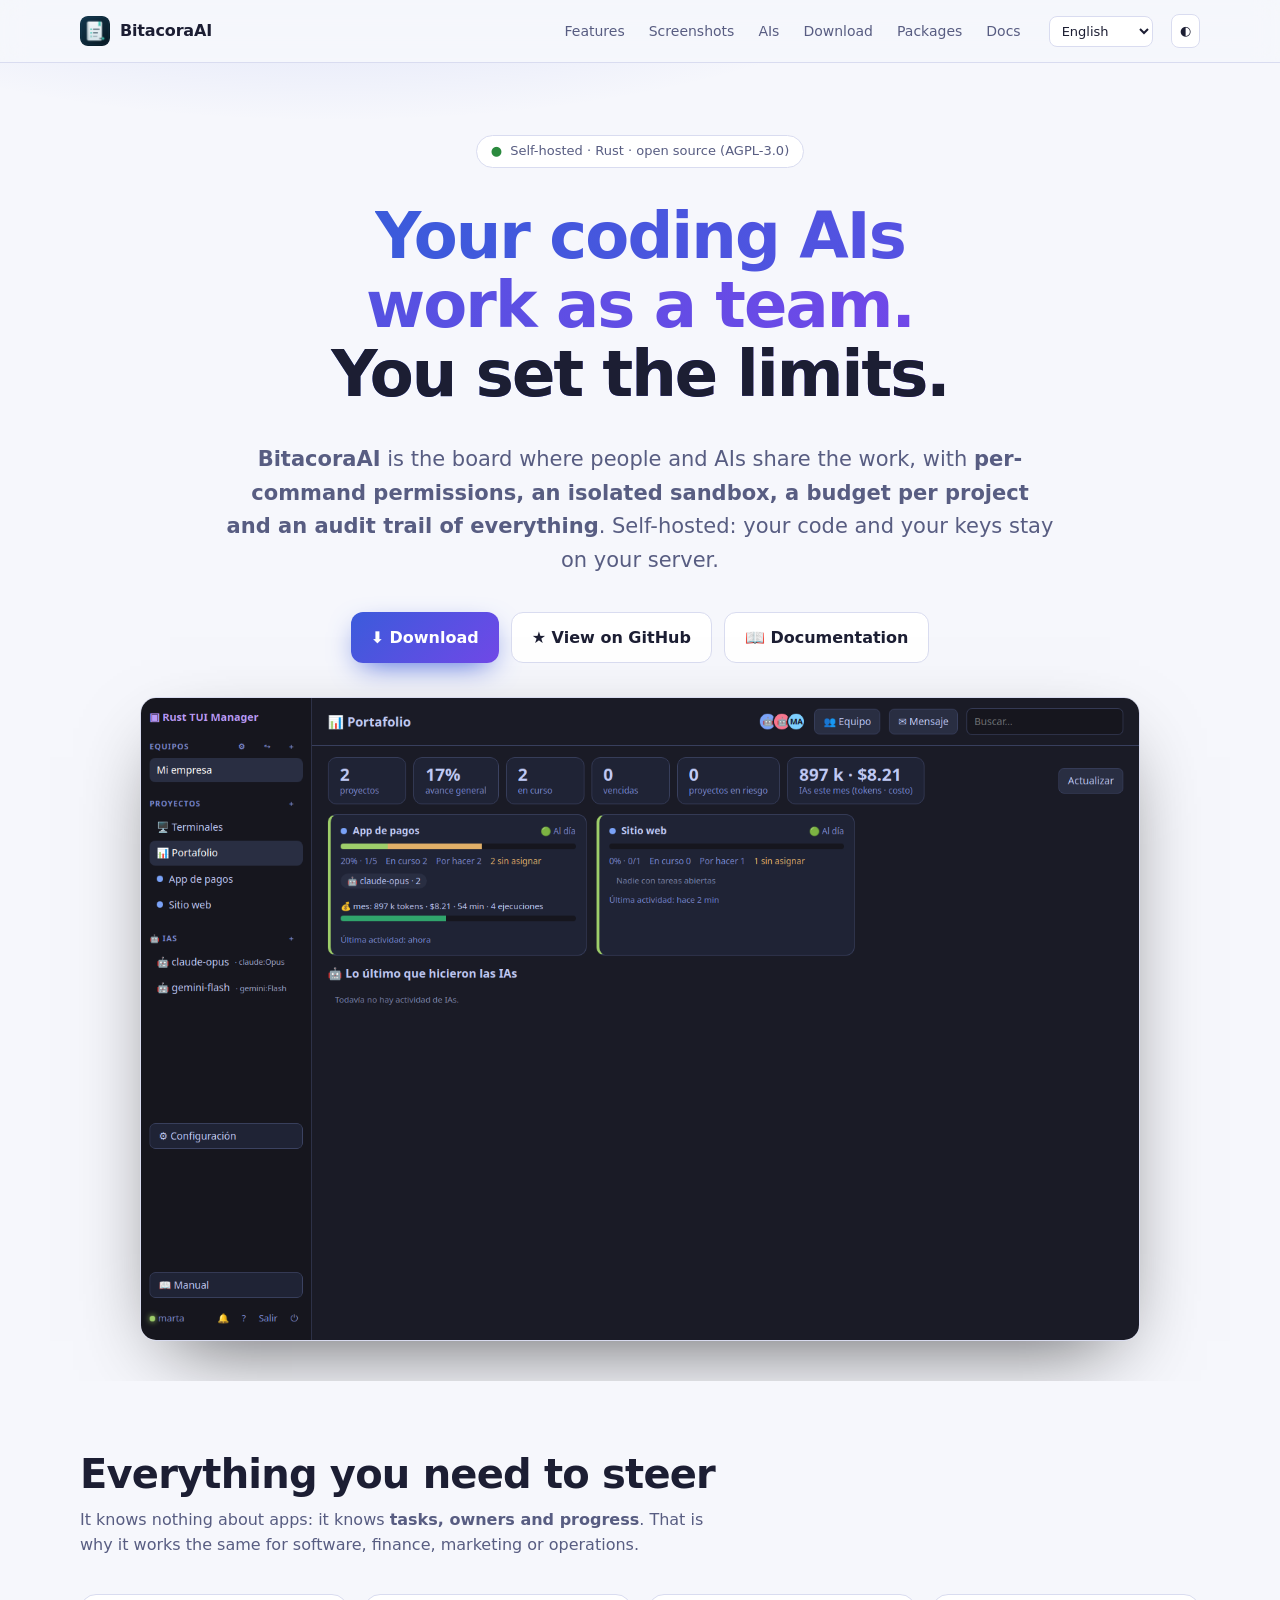
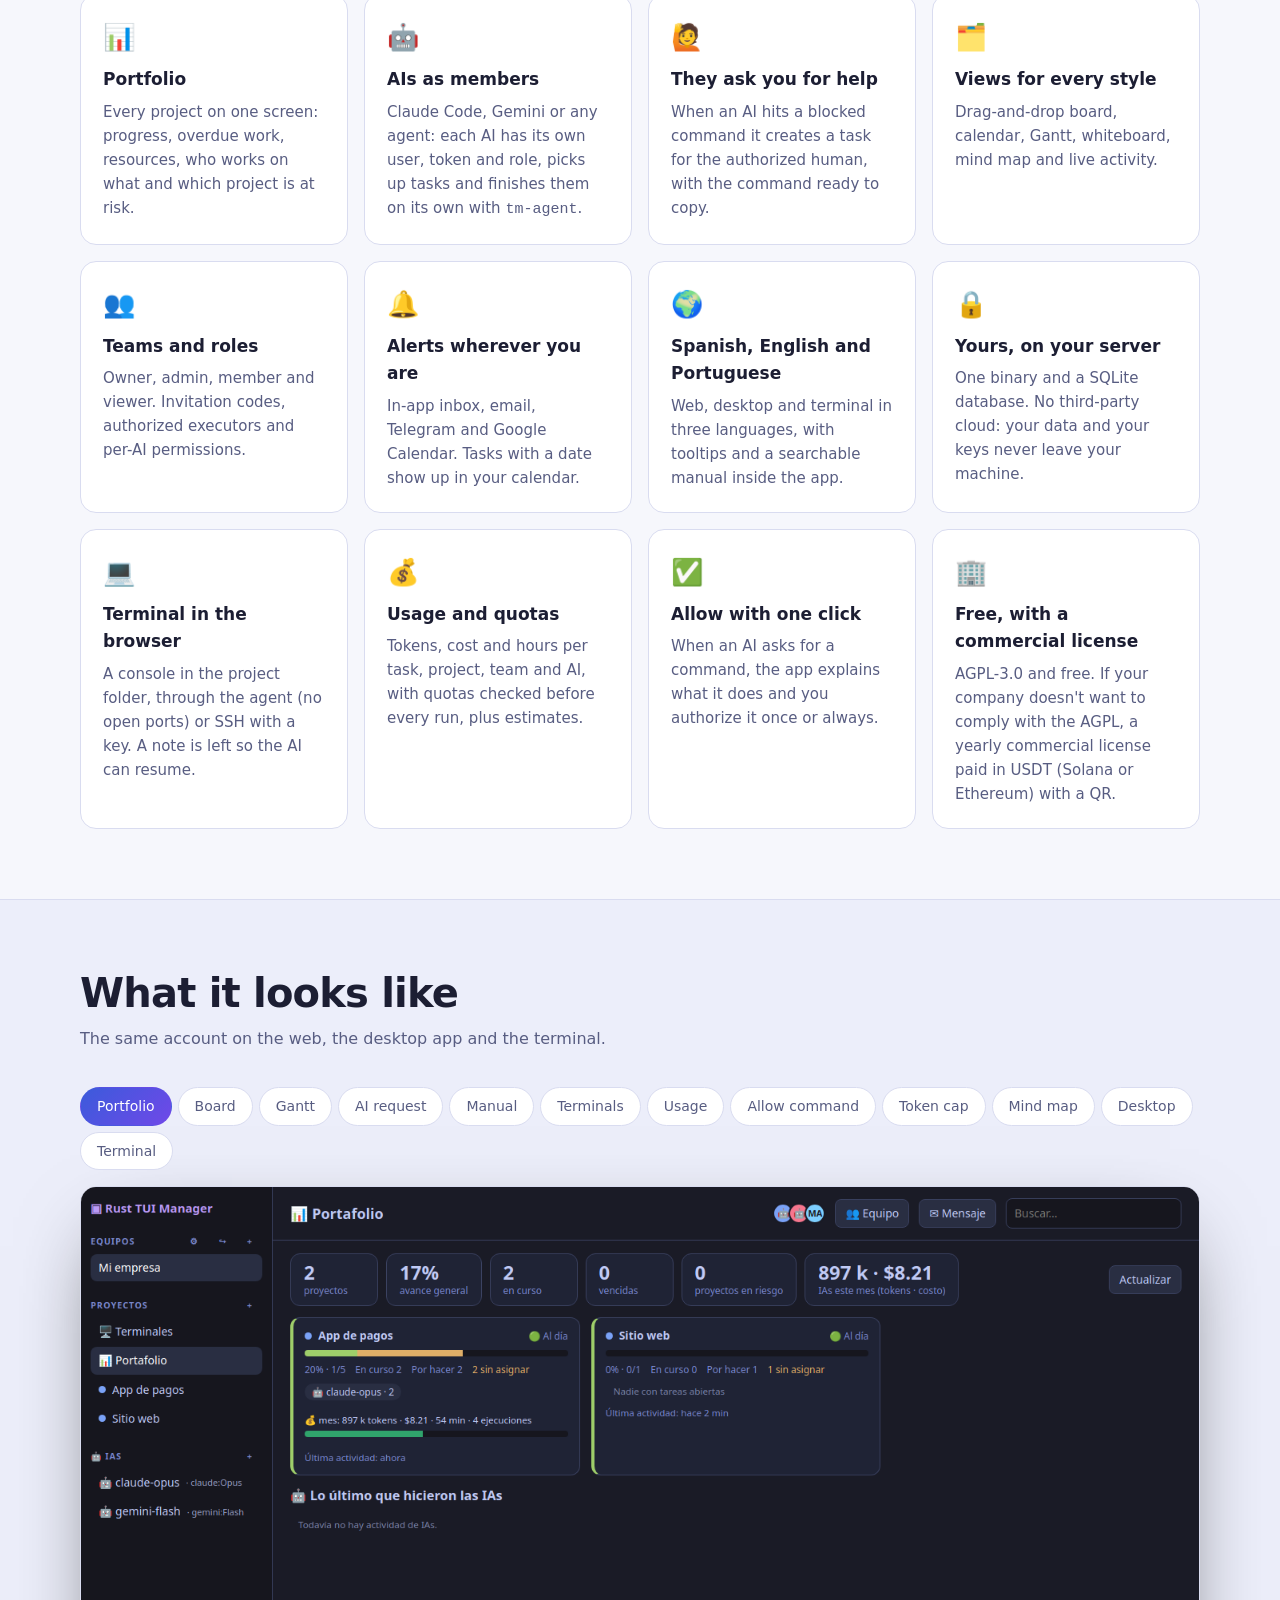
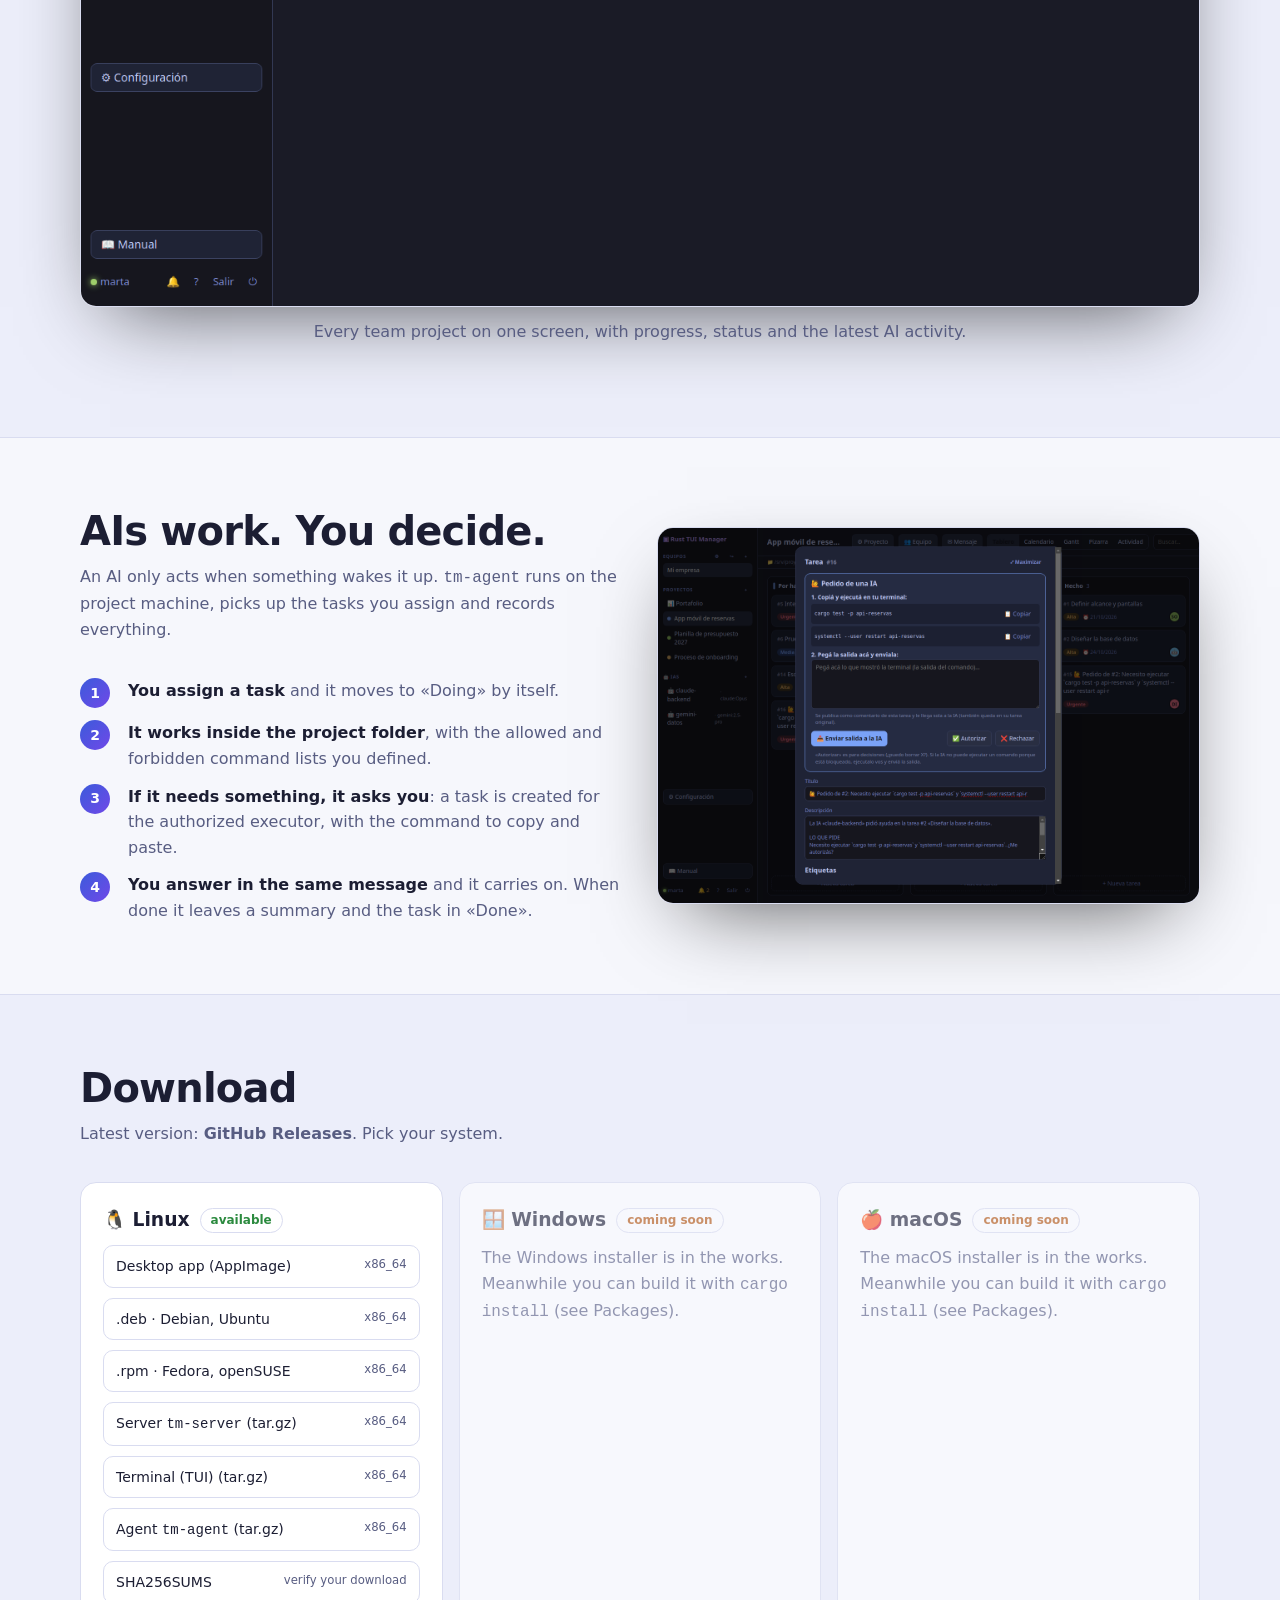
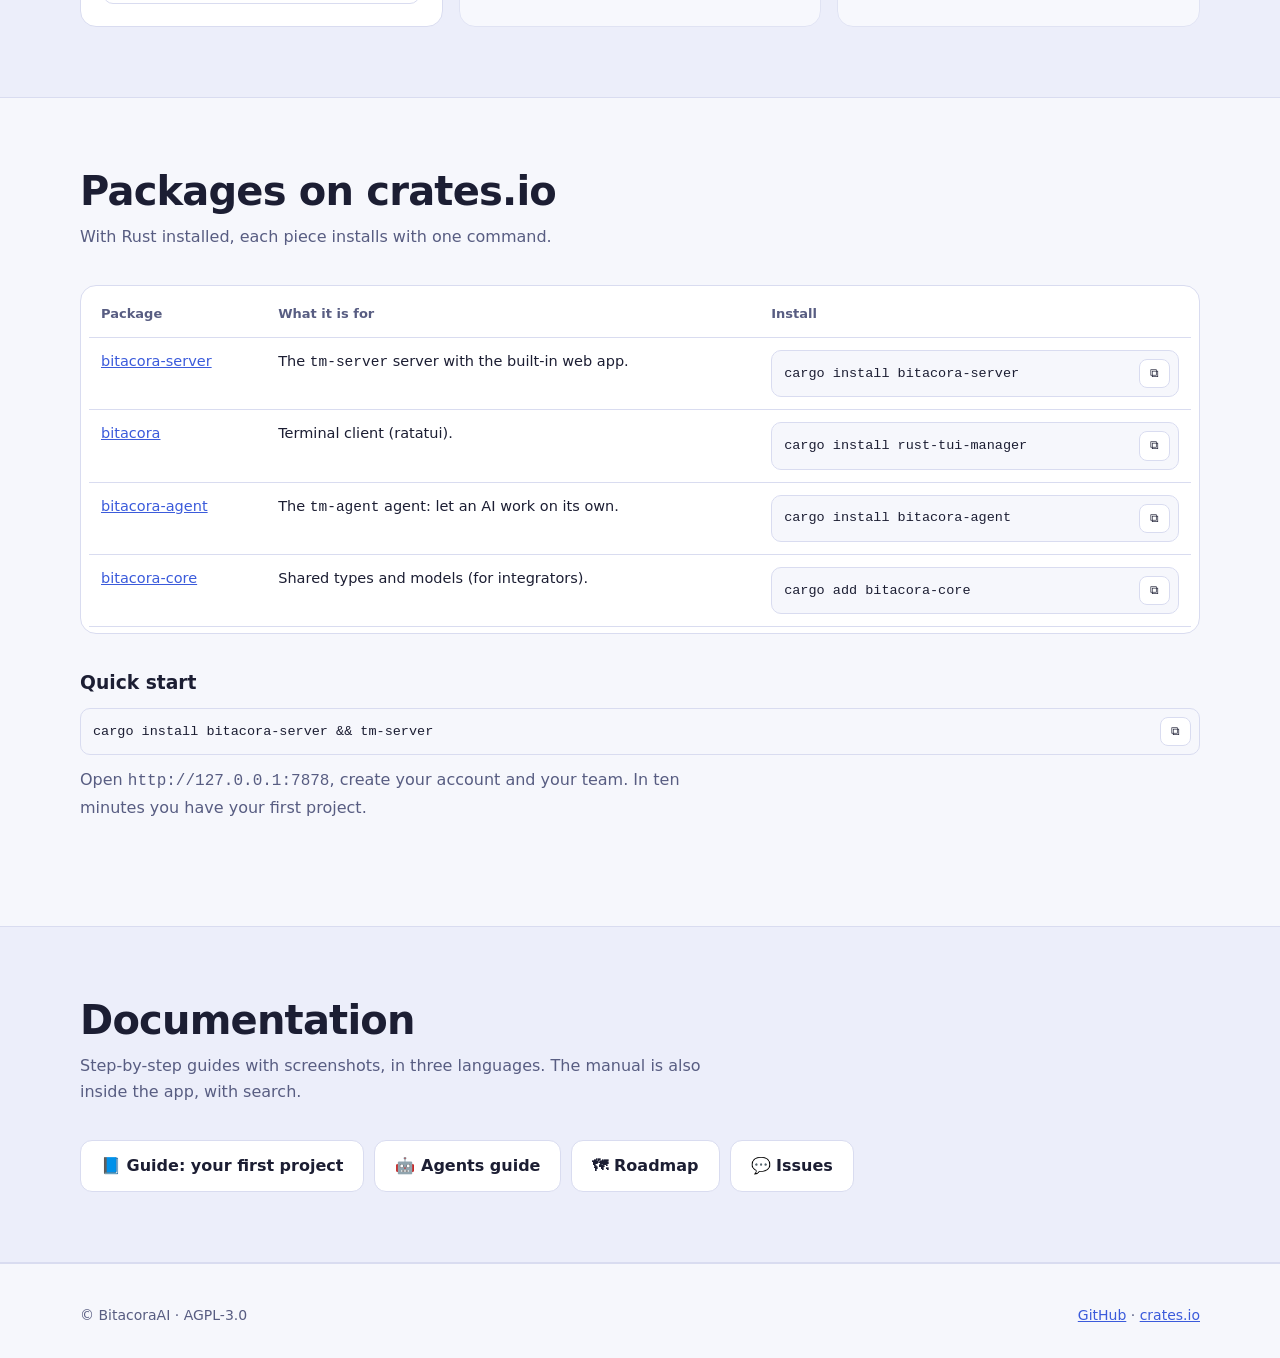
==== commit b18af17c: "Nuevo nombre: BitacoraAI (antes CrewHelm). Marca visible, crates bitacora-*, TUI bitacora, instalado" ====
--- a/docs/index.html
+++ b/docs/index.html
@@ -3,11 +3,11 @@
 <head>
 <meta charset="utf-8">
 <meta name="viewport" content="width=device-width, initial-scale=1">
-<title>CrewHelm · tablero de comando para tus IAs</title>
+<title>BitacoraAI · tablero de comando para tus IAs</title>
 <meta name="description" content="Un tablero de comando autoalojado: dirigí varios proyectos a la vez con personas e IAs en el mismo tablero. Web, escritorio, terminal y agentes.">
-<meta property="og:title" content="CrewHelm">
+<meta property="og:title" content="BitacoraAI">
 <meta property="og:description" content="Dirigí varios proyectos a la vez con personas e IAs en el mismo tablero. Autoalojado, en Rust.">
-<meta property="og:image" content="https://raw.githubusercontent.com/polblancoo/crewhelm/main/docs/screenshots/guia-11-portafolio.png">
+<meta property="og:image" content="https://raw.githubusercontent.com/polblancoo/bitacoraai/main/docs/screenshots/guia-11-portafolio.png">
 <link rel="icon" href="logo/logo-512.png">
 <style>
 :root{--bg:#0d0e17;--bg2:#13141f;--card:#181a28;--line:#2a2d44;--fg:#e6e9f7;--dim:#9aa0c3;--acc:#7aa2f7;--acc2:#bb9af7;--ok:#9ece6a;--warn:#e0af68;--glow:#7aa2f755}
@@ -84,7 +84,7 @@
 </head>
 <body>
 <header><div class="wrap nav">
-  <a class="brand" href="#top"><img src="logo/logo-512.png" alt=""> CrewHelm</a>
+  <a class="brand" href="#top"><img src="logo/logo-512.png" alt=""> BitacoraAI</a>
   <nav>
     <a href="#features" data-i="nav_features">Funciones</a>
     <a href="#screens" data-i="nav_screens">Capturas</a>
@@ -103,8 +103,8 @@
   <h1><span data-i="h1a">Tus IAs de código trabajan en equipo.</span> <span data-i="h1b" style="-webkit-text-fill-color:var(--fg);color:var(--fg)">Vos ponés los límites.</span></h1>
   <p class="lead" data-i="lead">Dirigí varios proyectos a la vez —una app, una planilla, un onboarding, lo que sea— con <b>personas e IAs en el mismo tablero</b>. Cada proyecto sabe dónde vive su trabajo (carpeta y repositorio). Vos fijás las reglas; las IAs trabajan y te piden ayuda cuando la necesitan.</p>
   <div class="cta">
-    <a class="btn primary" href="#download" data-i="cta_dl">⬇ Descargar</a>
-    <a class="btn" href="https://github.com/polblancoo/crewhelm" data-i="cta_gh">★ Ver en GitHub</a>
+    <a class="btn primary" href="descargas.html" data-i="cta_dl">⬇ Descargar</a>
+    <a class="btn" href="https://github.com/polblancoo/bitacoraai" data-i="cta_gh">★ Ver en GitHub</a>
     <a class="btn" href="#docs" data-i="cta_docs">📖 Documentación</a>
   </div>
   <div class="shot"><img src="screenshots/guia-11-portafolio.png" alt="Portafolio con todos los proyectos" id="heroimg" width="1300" height="900"></div>
@@ -157,13 +157,13 @@
   <div class="dl">
     <div class="os">
       <h3>🐧 Linux <span class="tag" style="color:var(--ok)" data-i="avail">disponible</span></h3>
-      <a class="f" id="dl-appimage" href="https://github.com/polblancoo/crewhelm/releases/latest"><span data-i="d_app">App de escritorio (AppImage)</span><small>x86_64</small></a>
-      <a class="f" id="dl-deb" href="https://github.com/polblancoo/crewhelm/releases/latest"><span>.deb · Debian, Ubuntu</span><small>x86_64</small></a>
-      <a class="f" id="dl-rpm" href="https://github.com/polblancoo/crewhelm/releases/latest"><span>.rpm · Fedora, openSUSE</span><small>x86_64</small></a>
-      <a class="f" id="dl-server" href="https://github.com/polblancoo/crewhelm/releases/latest"><span data-i="d_srv">Servidor <code>tm-server</code> (tar.gz)</span><small>x86_64</small></a>
-      <a class="f" id="dl-tui" href="https://github.com/polblancoo/crewhelm/releases/latest"><span data-i="d_tui">Terminal (TUI) (tar.gz)</span><small>x86_64</small></a>
-      <a class="f" id="dl-agent" href="https://github.com/polblancoo/crewhelm/releases/latest"><span data-i="d_agt">Agente <code>tm-agent</code> (tar.gz)</span><small>x86_64</small></a>
-      <a class="f" id="dl-sums" href="https://github.com/polblancoo/crewhelm/releases/latest"><span>SHA256SUMS</span><small data-i="d_ver">verificá la descarga</small></a>
+      <a class="f" id="dl-appimage" href="https://github.com/polblancoo/bitacoraai/releases/latest"><span data-i="d_app">App de escritorio (AppImage)</span><small>x86_64</small></a>
+      <a class="f" id="dl-deb" href="https://github.com/polblancoo/bitacoraai/releases/latest"><span>.deb · Debian, Ubuntu</span><small>x86_64</small></a>
+      <a class="f" id="dl-rpm" href="https://github.com/polblancoo/bitacoraai/releases/latest"><span>.rpm · Fedora, openSUSE</span><small>x86_64</small></a>
+      <a class="f" id="dl-server" href="https://github.com/polblancoo/bitacoraai/releases/latest"><span data-i="d_srv">Servidor <code>tm-server</code> (tar.gz)</span><small>x86_64</small></a>
+      <a class="f" id="dl-tui" href="https://github.com/polblancoo/bitacoraai/releases/latest"><span data-i="d_tui">Terminal (TUI) (tar.gz)</span><small>x86_64</small></a>
+      <a class="f" id="dl-agent" href="https://github.com/polblancoo/bitacoraai/releases/latest"><span data-i="d_agt">Agente <code>tm-agent</code> (tar.gz)</span><small>x86_64</small></a>
+      <a class="f" id="dl-sums" href="https://github.com/polblancoo/bitacoraai/releases/latest"><span>SHA256SUMS</span><small data-i="d_ver">verificá la descarga</small></a>
     </div>
     <div class="os soon"><h3>🪟 Windows <span class="tag" data-i="soon">próximamente</span></h3><p style="color:var(--dim)" data-i="d_win">El instalador para Windows está en preparación. Mientras tanto podés compilarlo con <code>cargo install</code> (ver Paquetes).</p></div>
     <div class="os soon"><h3>🍎 macOS <span class="tag" data-i="soon">próximamente</span></h3><p style="color:var(--dim)" data-i="d_mac">El instalador para macOS está en preparación. Mientras tanto podés compilarlo con <code>cargo install</code> (ver Paquetes).</p></div>
@@ -176,14 +176,14 @@
   <div class="tbl"><table>
     <thead><tr><th data-i="p_c1">Paquete</th><th data-i="p_c2">Para qué sirve</th><th data-i="p_c3">Instalar</th></tr></thead>
     <tbody>
-      <tr><td><a href="https://crates.io/crates/crewhelm-server">crewhelm-server</a></td><td data-i="p_srv">El servidor <code>tm-server</code> con la web integrada.</td><td><div class="cmd"><code>cargo install crewhelm-server</code><button data-copy>⧉</button></div></td></tr>
-      <tr><td><a href="https://crates.io/crates/crewhelm">crewhelm</a></td><td data-i="p_tui">Cliente de terminal (ratatui).</td><td><div class="cmd"><code>cargo install rust-tui-manager</code><button data-copy>⧉</button></div></td></tr>
-      <tr><td><a href="https://crates.io/crates/crewhelm-agent">crewhelm-agent</a></td><td data-i="p_agt">El agente <code>tm-agent</code>: que una IA trabaje sola.</td><td><div class="cmd"><code>cargo install crewhelm-agent</code><button data-copy>⧉</button></div></td></tr>
-      <tr><td><a href="https://crates.io/crates/crewhelm-core">crewhelm-core</a></td><td data-i="p_core">Tipos y modelos compartidos (para quien integre).</td><td><div class="cmd"><code>cargo add crewhelm-core</code><button data-copy>⧉</button></div></td></tr>
+      <tr><td><a href="https://crates.io/crates/bitacora-server">bitacora-server</a></td><td data-i="p_srv">El servidor <code>tm-server</code> con la web integrada.</td><td><div class="cmd"><code>cargo install bitacora-server</code><button data-copy>⧉</button></div></td></tr>
+      <tr><td><a href="https://crates.io/crates/bitacora">bitacora</a></td><td data-i="p_tui">Cliente de terminal (ratatui).</td><td><div class="cmd"><code>cargo install rust-tui-manager</code><button data-copy>⧉</button></div></td></tr>
+      <tr><td><a href="https://crates.io/crates/bitacora-agent">bitacora-agent</a></td><td data-i="p_agt">El agente <code>tm-agent</code>: que una IA trabaje sola.</td><td><div class="cmd"><code>cargo install bitacora-agent</code><button data-copy>⧉</button></div></td></tr>
+      <tr><td><a href="https://crates.io/crates/bitacora-core">bitacora-core</a></td><td data-i="p_core">Tipos y modelos compartidos (para quien integre).</td><td><div class="cmd"><code>cargo add bitacora-core</code><button data-copy>⧉</button></div></td></tr>
     </tbody>
   </table></div>
   <h3 style="margin:34px 0 10px" data-i="q_h">Arranque rápido</h3>
-  <div class="cmd"><code>cargo install crewhelm-server && tm-server</code><button data-copy>⧉</button></div>
+  <div class="cmd"><code>cargo install bitacora-server && tm-server</code><button data-copy>⧉</button></div>
   <p class="sub" style="margin-top:12px" data-i="q_s">Abrí <code>http://127.0.0.1:7878</code>, creá tu cuenta y tu equipo. En diez minutos tenés el primer proyecto.</p>
 </div></section>
 
@@ -191,24 +191,24 @@
   <h2 data-i="x_h">Documentación</h2>
   <p class="sub" data-i="x_s">Guías paso a paso con capturas, en tres idiomas. El manual también está dentro de la app, con buscador.</p>
   <div class="docs">
-    <a class="btn" id="d-guide" href="https://github.com/polblancoo/crewhelm/blob/main/docs/GUIA.md" data-i="x_guide">📘 Guía: tu primer proyecto</a>
-    <a class="btn" id="d-agents" href="https://github.com/polblancoo/crewhelm/blob/main/docs/AGENTES.md" data-i="x_agents">🤖 Instructivo de agentes</a>
-    <a class="btn" href="https://github.com/polblancoo/crewhelm/blob/main/ROADMAP.md" data-i="x_road">🗺 Hoja de ruta</a>
-    <a class="btn" href="https://github.com/polblancoo/crewhelm/issues" data-i="x_issues">💬 Issues</a>
+    <a class="btn" id="d-guide" href="https://github.com/polblancoo/bitacoraai/blob/main/docs/GUIA.md" data-i="x_guide">📘 Guía: tu primer proyecto</a>
+    <a class="btn" id="d-agents" href="https://github.com/polblancoo/bitacoraai/blob/main/docs/AGENTES.md" data-i="x_agents">🤖 Instructivo de agentes</a>
+    <a class="btn" href="https://github.com/polblancoo/bitacoraai/blob/main/ROADMAP.md" data-i="x_road">🗺 Hoja de ruta</a>
+    <a class="btn" href="https://github.com/polblancoo/bitacoraai/issues" data-i="x_issues">💬 Issues</a>
   </div>
 </div></section>
 </main>
 
 <footer><div class="wrap">
-  <span>© CrewHelm · AGPL-3.0</span>
-  <span><a href="https://github.com/polblancoo/crewhelm">GitHub</a> · <a href="https://crates.io/crates/crewhelm-server">crates.io</a></span>
+  <span>© BitacoraAI · AGPL-3.0</span>
+  <span><a href="https://github.com/polblancoo/bitacoraai">GitHub</a> · <a href="https://crates.io/crates/bitacora-server">crates.io</a></span>
 </div></footer>
 
 <script>
 const T={
-es:{nav_features:"Funciones",nav_screens:"Capturas",nav_ai:"IAs",nav_download:"Descargar",nav_packages:"Paquetes",nav_docs:"Documentación",pill:"Autoalojado · Rust · código abierto (AGPL-3.0)",h1a:"Tus IAs de código trabajan en equipo.",h1b:"Vos ponés los límites.",lead:"<b>CrewHelm</b> es el tablero donde personas e IAs comparten el trabajo, con <b>permisos por comando, cápsula aislada, presupuesto por proyecto y auditoría de todo</b>. Autoalojado: tu código y tus claves quedan en tu servidor.",cta_dl:"⬇ Descargar",cta_gh:"★ Ver en GitHub",cta_docs:"📖 Documentación",f_h:"Todo lo que necesitás para dirigir",f_s:"No sabe de apps: sabe de <b>tareas, responsables y avance</b>. Por eso sirve igual para software, finanzas, marketing u operaciones.",c1h:"Portafolio",c1p:"Todos los proyectos en una pantalla: avance, vencidas, recursos, quién trabaja en qué y qué proyecto está en riesgo.",c2h:"IAs como miembros",c2p:"Claude Code, Gemini o cualquier agente: cada IA tiene su usuario, token y rol, toma tareas y las completa sola con <code>tm-agent</code>.",c3h:"Te piden ayuda",c3p:"Si una IA se topa con un comando bloqueado, crea una tarea para el humano autorizado, con el comando listo para copiar.",c4h:"Vistas para cada estilo",c4p:"Tablero con arrastrar y soltar, calendario, Gantt, pizarra, mapa mental y actividad en vivo.",c5h:"Equipos y roles",c5p:"Dueño, admin, miembro y lector. Invitaciones con código, ejecutores autorizados y permisos por IA.",c6h:"Avisos donde estés",c6p:"Bandeja en la app, email, Telegram y Google Calendar. Las tareas con fecha aparecen en tu calendario.",c7h:"Español, inglés y portugués",c7p:"Interfaz web, escritorio y terminal en tres idiomas, con tooltips y un manual con buscador dentro de la app.",c8h:"Tuyo, en tu servidor",c8p:"Un solo binario y una base SQLite. Sin nube de terceros: tus datos y tus claves no salen de tu máquina.",c9h:"Terminal en el navegador",c9p:"Una consola en la carpeta del proyecto, por el agente (sin puertos abiertos) o por SSH con clave. Queda una nota para que la IA retome.",c10h:"Consumo y cuotas",c10p:"Tokens, costo y horas por tarea, proyecto, equipo e IA, con cuotas que se revisan antes de cada ejecución y estimación.",c11h:"Permitir con un clic",c11p:"Cuando una IA pide un comando, la app explica qué hace y lo autorizás una vez o siempre.",c12h:"Libre, con licencia comercial",c12p:"AGPL-3.0 y gratis. Si tu empresa no quiere cumplir la AGPL, licencia comercial anual pagada en USDT (Solana o Ethereum) con QR.",s_h:"Así se ve",s_s:"La misma cuenta en la web, la app de escritorio y la terminal.",a_h:"Las IAs trabajan. Vos decidís.",a_s:"Una IA solo actúa cuando algo la despierta. <code>tm-agent</code> corre en la máquina del proyecto, toma las tareas que le asignes y deja todo registrado.",a1:"<b>Le asignás una tarea</b> y pasa sola a «En curso».",a2:"<b>Trabaja dentro de la carpeta del proyecto</b>, con la lista de comandos permitidos y prohibidos que definiste.",a3:"<b>Si necesita algo, te lo pide</b>: se crea una tarea para el ejecutor autorizado, con el comando para copiar y pegar.",a4:"<b>Le contestás en el mismo mensaje</b> y sigue. Al terminar deja un resumen y la tarea en «Hecho».",d_h:"Descargar",d_s:"Última versión",d_s2:"Elegí tu sistema.",avail:"disponible",soon:"próximamente",d_app:"App de escritorio (AppImage)",d_srv:"Servidor <code>tm-server</code> (tar.gz)",d_tui:"Terminal (TUI) (tar.gz)",d_agt:"Agente <code>tm-agent</code> (tar.gz)",d_ver:"verificá la descarga",d_win:"El instalador para Windows está en preparación. Mientras tanto podés compilarlo con <code>cargo install</code> (ver Paquetes).",d_mac:"El instalador para macOS está en preparación. Mientras tanto podés compilarlo con <code>cargo install</code> (ver Paquetes).",p_h:"Paquetes en crates.io",p_s:"Con Rust instalado, cada pieza se instala con un comando.",p_c1:"Paquete",p_c2:"Para qué sirve",p_c3:"Instalar",p_srv:"El servidor <code>tm-server</code> con la web integrada.",p_tui:"Cliente de terminal (ratatui).",p_agt:"El agente <code>tm-agent</code>: que una IA trabaje sola.",p_core:"Tipos y modelos compartidos (para quien integre).",q_h:"Arranque rápido",q_s:"Abrí <code>http://127.0.0.1:7878</code>, creá tu cuenta y tu equipo. En diez minutos tenés el primer proyecto.",x_h:"Documentación",x_s:"Guías paso a paso con capturas, en tres idiomas. El manual también está dentro de la app, con buscador.",x_guide:"📘 Guía: tu primer proyecto",x_agents:"🤖 Instructivo de agentes",x_road:"🗺 Hoja de ruta",x_issues:"💬 Issues"},
-en:{nav_features:"Features",nav_screens:"Screenshots",nav_ai:"AIs",nav_download:"Download",nav_packages:"Packages",nav_docs:"Docs",pill:"Self-hosted · Rust · open source (AGPL-3.0)",h1a:"Your coding AIs work as a team.",h1b:"You set the limits.",lead:"<b>CrewHelm</b> is the board where people and AIs share the work, with <b>per-command permissions, an isolated sandbox, a budget per project and an audit trail of everything</b>. Self-hosted: your code and your keys stay on your server.",cta_dl:"⬇ Download",cta_gh:"★ View on GitHub",cta_docs:"📖 Documentation",f_h:"Everything you need to steer",f_s:"It knows nothing about apps: it knows <b>tasks, owners and progress</b>. That is why it works the same for software, finance, marketing or operations.",c1h:"Portfolio",c1p:"Every project on one screen: progress, overdue work, resources, who works on what and which project is at risk.",c2h:"AIs as members",c2p:"Claude Code, Gemini or any agent: each AI has its own user, token and role, picks up tasks and finishes them on its own with <code>tm-agent</code>.",c3h:"They ask you for help",c3p:"When an AI hits a blocked command it creates a task for the authorized human, with the command ready to copy.",c4h:"Views for every style",c4p:"Drag-and-drop board, calendar, Gantt, whiteboard, mind map and live activity.",c5h:"Teams and roles",c5p:"Owner, admin, member and viewer. Invitation codes, authorized executors and per-AI permissions.",c6h:"Alerts wherever you are",c6p:"In-app inbox, email, Telegram and Google Calendar. Tasks with a date show up in your calendar.",c7h:"Spanish, English and Portuguese",c7p:"Web, desktop and terminal in three languages, with tooltips and a searchable manual inside the app.",c8h:"Yours, on your server",c8p:"One binary and a SQLite database. No third-party cloud: your data and your keys never leave your machine.",c9h:"Terminal in the browser",c9p:"A console in the project folder, through the agent (no open ports) or SSH with a key. A note is left so the AI can resume.",c10h:"Usage and quotas",c10p:"Tokens, cost and hours per task, project, team and AI, with quotas checked before every run, plus estimates.",c11h:"Allow with one click",c11p:"When an AI asks for a command, the app explains what it does and you authorize it once or always.",c12h:"Free, with a commercial license",c12p:"AGPL-3.0 and free. If your company doesn't want to comply with the AGPL, a yearly commercial license paid in USDT (Solana or Ethereum) with a QR.",s_h:"What it looks like",s_s:"The same account on the web, the desktop app and the terminal.",a_h:"AIs work. You decide.",a_s:"An AI only acts when something wakes it up. <code>tm-agent</code> runs on the project machine, picks up the tasks you assign and records everything.",a1:"<b>You assign a task</b> and it moves to «Doing» by itself.",a2:"<b>It works inside the project folder</b>, with the allowed and forbidden command lists you defined.",a3:"<b>If it needs something, it asks you</b>: a task is created for the authorized executor, with the command to copy and paste.",a4:"<b>You answer in the same message</b> and it carries on. When done it leaves a summary and the task in «Done».",d_h:"Download",d_s:"Latest version",d_s2:"Pick your system.",avail:"available",soon:"coming soon",d_app:"Desktop app (AppImage)",d_srv:"Server <code>tm-server</code> (tar.gz)",d_tui:"Terminal (TUI) (tar.gz)",d_agt:"Agent <code>tm-agent</code> (tar.gz)",d_ver:"verify your download",d_win:"The Windows installer is in the works. Meanwhile you can build it with <code>cargo install</code> (see Packages).",d_mac:"The macOS installer is in the works. Meanwhile you can build it with <code>cargo install</code> (see Packages).",p_h:"Packages on crates.io",p_s:"With Rust installed, each piece installs with one command.",p_c1:"Package",p_c2:"What it is for",p_c3:"Install",p_srv:"The <code>tm-server</code> server with the built-in web app.",p_tui:"Terminal client (ratatui).",p_agt:"The <code>tm-agent</code> agent: let an AI work on its own.",p_core:"Shared types and models (for integrators).",q_h:"Quick start",q_s:"Open <code>http://127.0.0.1:7878</code>, create your account and your team. In ten minutes you have your first project.",x_h:"Documentation",x_s:"Step-by-step guides with screenshots, in three languages. The manual is also inside the app, with search.",x_guide:"📘 Guide: your first project",x_agents:"🤖 Agents guide",x_road:"🗺 Roadmap",x_issues:"💬 Issues"},
-pt:{nav_features:"Funções",nav_screens:"Capturas",nav_ai:"IAs",nav_download:"Baixar",nav_packages:"Pacotes",nav_docs:"Documentação",pill:"Auto-hospedado · Rust · código aberto (AGPL-3.0)",h1a:"Suas IAs de código trabalham em equipe.",h1b:"Você define os limites.",lead:"O <b>CrewHelm</b> é o quadro onde pessoas e IAs dividem o trabalho, com <b>permissões por comando, sandbox isolado, orçamento por projeto e auditoria de tudo</b>. Auto-hospedado: seu código e suas chaves ficam no seu servidor.",cta_dl:"⬇ Baixar",cta_gh:"★ Ver no GitHub",cta_docs:"📖 Documentação",f_h:"Tudo o que você precisa para dirigir",f_s:"Ele não entende de apps: entende de <b>tarefas, responsáveis e andamento</b>. Por isso serve igual para software, finanças, marketing ou operações.",c1h:"Portfólio",c1p:"Todos os projetos em uma tela: andamento, atrasos, recursos, quem trabalha em quê e qual projeto está em risco.",c2h:"IAs como membros",c2p:"Claude Code, Gemini ou qualquer agente: cada IA tem seu usuário, token e papel, pega tarefas e as conclui sozinha com o <code>tm-agent</code>.",c3h:"Elas pedem ajuda",c3p:"Se uma IA esbarra num comando bloqueado, cria uma tarefa para o humano autorizado, com o comando pronto para copiar.",c4h:"Visões para cada estilo",c4p:"Quadro com arrastar e soltar, calendário, Gantt, lousa, mapa mental e atividade ao vivo.",c5h:"Equipes e papéis",c5p:"Dono, admin, membro e leitor. Convites com código, executores autorizados e permissões por IA.",c6h:"Avisos onde você estiver",c6p:"Caixa no app, email, Telegram e Google Calendar. Tarefas com data aparecem no seu calendário.",c7h:"Espanhol, inglês e português",c7p:"Interface web, desktop e terminal em três idiomas, com tooltips e um manual com busca dentro do app.",c8h:"Seu, no seu servidor",c8p:"Um só binário e um banco SQLite. Sem nuvem de terceiros: seus dados e suas chaves não saem da sua máquina.",c9h:"Terminal no navegador",c9p:"Um console na pasta do projeto, pelo agente (sem portas abertas) ou SSH com chave. Fica uma nota para a IA retomar.",c10h:"Consumo e cotas",c10p:"Tokens, custo e horas por tarefa, projeto, equipe e IA, com cotas verificadas antes de cada execução e estimativa.",c11h:"Permitir com um clique",c11p:"Quando uma IA pede um comando, o app explica o que ele faz e você autoriza uma vez ou sempre.",c12h:"Livre, com licença comercial",c12p:"AGPL-3.0 e grátis. Se sua empresa não quer cumprir a AGPL, licença comercial anual paga em USDT (Solana ou Ethereum) com QR.",s_h:"Como fica",s_s:"A mesma conta na web, no app desktop e no terminal.",a_h:"As IAs trabalham. Você decide.",a_s:"Uma IA só age quando algo a desperta. O <code>tm-agent</code> roda na máquina do projeto, pega as tarefas que você atribuir e registra tudo.",a1:"<b>Você atribui uma tarefa</b> e ela passa sozinha para «Em andamento».",a2:"<b>Trabalha dentro da pasta do projeto</b>, com as listas de comandos permitidos e proibidos que você definiu.",a3:"<b>Se precisa de algo, pede a você</b>: é criada uma tarefa para o executor autorizado, com o comando para copiar e colar.",a4:"<b>Você responde na mesma mensagem</b> e ela segue. Ao terminar deixa um resumo e a tarefa em «Concluída».",d_h:"Baixar",d_s:"Última versão",d_s2:"Escolha seu sistema.",avail:"disponível",soon:"em breve",d_app:"App desktop (AppImage)",d_srv:"Servidor <code>tm-server</code> (tar.gz)",d_tui:"Terminal (TUI) (tar.gz)",d_agt:"Agente <code>tm-agent</code> (tar.gz)",d_ver:"verifique o download",d_win:"O instalador para Windows está em preparação. Enquanto isso você pode compilar com <code>cargo install</code> (veja Pacotes).",d_mac:"O instalador para macOS está em preparação. Enquanto isso você pode compilar com <code>cargo install</code> (veja Pacotes).",p_h:"Pacotes no crates.io",p_s:"Com Rust instalado, cada peça se instala com um comando.",p_c1:"Pacote",p_c2:"Para que serve",p_c3:"Instalar",p_srv:"O servidor <code>tm-server</code> com o app web integrado.",p_tui:"Cliente de terminal (ratatui).",p_agt:"O agente <code>tm-agent</code>: deixe uma IA trabalhar sozinha.",p_core:"Tipos e modelos compartilhados (para quem integra).",q_h:"Início rápido",q_s:"Abra <code>http://127.0.0.1:7878</code>, crie sua conta e sua equipe. Em dez minutos você tem o primeiro projeto.",x_h:"Documentação",x_s:"Guias passo a passo com capturas, em três idiomas. O manual também fica dentro do app, com busca.",x_guide:"📘 Guia: seu primeiro projeto",x_agents:"🤖 Guia de agentes",x_road:"🗺 Roteiro",x_issues:"💬 Issues"}};
+es:{nav_features:"Funciones",nav_screens:"Capturas",nav_ai:"IAs",nav_download:"Descargar",nav_packages:"Paquetes",nav_docs:"Documentación",pill:"Autoalojado · Rust · código abierto (AGPL-3.0)",h1a:"Tus IAs de código trabajan en equipo.",h1b:"Vos ponés los límites.",lead:"<b>BitacoraAI</b> es el tablero donde personas e IAs comparten el trabajo, con <b>permisos por comando, cápsula aislada, presupuesto por proyecto y auditoría de todo</b>. Autoalojado: tu código y tus claves quedan en tu servidor.",cta_dl:"⬇ Descargar",cta_gh:"★ Ver en GitHub",cta_docs:"📖 Documentación",f_h:"Todo lo que necesitás para dirigir",f_s:"No sabe de apps: sabe de <b>tareas, responsables y avance</b>. Por eso sirve igual para software, finanzas, marketing u operaciones.",c1h:"Portafolio",c1p:"Todos los proyectos en una pantalla: avance, vencidas, recursos, quién trabaja en qué y qué proyecto está en riesgo.",c2h:"IAs como miembros",c2p:"Claude Code, Gemini o cualquier agente: cada IA tiene su usuario, token y rol, toma tareas y las completa sola con <code>tm-agent</code>.",c3h:"Te piden ayuda",c3p:"Si una IA se topa con un comando bloqueado, crea una tarea para el humano autorizado, con el comando listo para copiar.",c4h:"Vistas para cada estilo",c4p:"Tablero con arrastrar y soltar, calendario, Gantt, pizarra, mapa mental y actividad en vivo.",c5h:"Equipos y roles",c5p:"Dueño, admin, miembro y lector. Invitaciones con código, ejecutores autorizados y permisos por IA.",c6h:"Avisos donde estés",c6p:"Bandeja en la app, email, Telegram y Google Calendar. Las tareas con fecha aparecen en tu calendario.",c7h:"Español, inglés y portugués",c7p:"Interfaz web, escritorio y terminal en tres idiomas, con tooltips y un manual con buscador dentro de la app.",c8h:"Tuyo, en tu servidor",c8p:"Un solo binario y una base SQLite. Sin nube de terceros: tus datos y tus claves no salen de tu máquina.",c9h:"Terminal en el navegador",c9p:"Una consola en la carpeta del proyecto, por el agente (sin puertos abiertos) o por SSH con clave. Queda una nota para que la IA retome.",c10h:"Consumo y cuotas",c10p:"Tokens, costo y horas por tarea, proyecto, equipo e IA, con cuotas que se revisan antes de cada ejecución y estimación.",c11h:"Permitir con un clic",c11p:"Cuando una IA pide un comando, la app explica qué hace y lo autorizás una vez o siempre.",c12h:"Libre, con licencia comercial",c12p:"AGPL-3.0 y gratis. Si tu empresa no quiere cumplir la AGPL, licencia comercial anual pagada en USDT (Solana o Ethereum) con QR.",s_h:"Así se ve",s_s:"La misma cuenta en la web, la app de escritorio y la terminal.",a_h:"Las IAs trabajan. Vos decidís.",a_s:"Una IA solo actúa cuando algo la despierta. <code>tm-agent</code> corre en la máquina del proyecto, toma las tareas que le asignes y deja todo registrado.",a1:"<b>Le asignás una tarea</b> y pasa sola a «En curso».",a2:"<b>Trabaja dentro de la carpeta del proyecto</b>, con la lista de comandos permitidos y prohibidos que definiste.",a3:"<b>Si necesita algo, te lo pide</b>: se crea una tarea para el ejecutor autorizado, con el comando para copiar y pegar.",a4:"<b>Le contestás en el mismo mensaje</b> y sigue. Al terminar deja un resumen y la tarea en «Hecho».",d_h:"Descargar",d_s:"Última versión",d_s2:"Elegí tu sistema.",avail:"disponible",soon:"próximamente",d_app:"App de escritorio (AppImage)",d_srv:"Servidor <code>tm-server</code> (tar.gz)",d_tui:"Terminal (TUI) (tar.gz)",d_agt:"Agente <code>tm-agent</code> (tar.gz)",d_ver:"verificá la descarga",d_win:"El instalador para Windows está en preparación. Mientras tanto podés compilarlo con <code>cargo install</code> (ver Paquetes).",d_mac:"El instalador para macOS está en preparación. Mientras tanto podés compilarlo con <code>cargo install</code> (ver Paquetes).",p_h:"Paquetes en crates.io",p_s:"Con Rust instalado, cada pieza se instala con un comando.",p_c1:"Paquete",p_c2:"Para qué sirve",p_c3:"Instalar",p_srv:"El servidor <code>tm-server</code> con la web integrada.",p_tui:"Cliente de terminal (ratatui).",p_agt:"El agente <code>tm-agent</code>: que una IA trabaje sola.",p_core:"Tipos y modelos compartidos (para quien integre).",q_h:"Arranque rápido",q_s:"Abrí <code>http://127.0.0.1:7878</code>, creá tu cuenta y tu equipo. En diez minutos tenés el primer proyecto.",x_h:"Documentación",x_s:"Guías paso a paso con capturas, en tres idiomas. El manual también está dentro de la app, con buscador.",x_guide:"📘 Guía: tu primer proyecto",x_agents:"🤖 Instructivo de agentes",x_road:"🗺 Hoja de ruta",x_issues:"💬 Issues"},
+en:{nav_features:"Features",nav_screens:"Screenshots",nav_ai:"AIs",nav_download:"Download",nav_packages:"Packages",nav_docs:"Docs",pill:"Self-hosted · Rust · open source (AGPL-3.0)",h1a:"Your coding AIs work as a team.",h1b:"You set the limits.",lead:"<b>BitacoraAI</b> is the board where people and AIs share the work, with <b>per-command permissions, an isolated sandbox, a budget per project and an audit trail of everything</b>. Self-hosted: your code and your keys stay on your server.",cta_dl:"⬇ Download",cta_gh:"★ View on GitHub",cta_docs:"📖 Documentation",f_h:"Everything you need to steer",f_s:"It knows nothing about apps: it knows <b>tasks, owners and progress</b>. That is why it works the same for software, finance, marketing or operations.",c1h:"Portfolio",c1p:"Every project on one screen: progress, overdue work, resources, who works on what and which project is at risk.",c2h:"AIs as members",c2p:"Claude Code, Gemini or any agent: each AI has its own user, token and role, picks up tasks and finishes them on its own with <code>tm-agent</code>.",c3h:"They ask you for help",c3p:"When an AI hits a blocked command it creates a task for the authorized human, with the command ready to copy.",c4h:"Views for every style",c4p:"Drag-and-drop board, calendar, Gantt, whiteboard, mind map and live activity.",c5h:"Teams and roles",c5p:"Owner, admin, member and viewer. Invitation codes, authorized executors and per-AI permissions.",c6h:"Alerts wherever you are",c6p:"In-app inbox, email, Telegram and Google Calendar. Tasks with a date show up in your calendar.",c7h:"Spanish, English and Portuguese",c7p:"Web, desktop and terminal in three languages, with tooltips and a searchable manual inside the app.",c8h:"Yours, on your server",c8p:"One binary and a SQLite database. No third-party cloud: your data and your keys never leave your machine.",c9h:"Terminal in the browser",c9p:"A console in the project folder, through the agent (no open ports) or SSH with a key. A note is left so the AI can resume.",c10h:"Usage and quotas",c10p:"Tokens, cost and hours per task, project, team and AI, with quotas checked before every run, plus estimates.",c11h:"Allow with one click",c11p:"When an AI asks for a command, the app explains what it does and you authorize it once or always.",c12h:"Free, with a commercial license",c12p:"AGPL-3.0 and free. If your company doesn't want to comply with the AGPL, a yearly commercial license paid in USDT (Solana or Ethereum) with a QR.",s_h:"What it looks like",s_s:"The same account on the web, the desktop app and the terminal.",a_h:"AIs work. You decide.",a_s:"An AI only acts when something wakes it up. <code>tm-agent</code> runs on the project machine, picks up the tasks you assign and records everything.",a1:"<b>You assign a task</b> and it moves to «Doing» by itself.",a2:"<b>It works inside the project folder</b>, with the allowed and forbidden command lists you defined.",a3:"<b>If it needs something, it asks you</b>: a task is created for the authorized executor, with the command to copy and paste.",a4:"<b>You answer in the same message</b> and it carries on. When done it leaves a summary and the task in «Done».",d_h:"Download",d_s:"Latest version",d_s2:"Pick your system.",avail:"available",soon:"coming soon",d_app:"Desktop app (AppImage)",d_srv:"Server <code>tm-server</code> (tar.gz)",d_tui:"Terminal (TUI) (tar.gz)",d_agt:"Agent <code>tm-agent</code> (tar.gz)",d_ver:"verify your download",d_win:"The Windows installer is in the works. Meanwhile you can build it with <code>cargo install</code> (see Packages).",d_mac:"The macOS installer is in the works. Meanwhile you can build it with <code>cargo install</code> (see Packages).",p_h:"Packages on crates.io",p_s:"With Rust installed, each piece installs with one command.",p_c1:"Package",p_c2:"What it is for",p_c3:"Install",p_srv:"The <code>tm-server</code> server with the built-in web app.",p_tui:"Terminal client (ratatui).",p_agt:"The <code>tm-agent</code> agent: let an AI work on its own.",p_core:"Shared types and models (for integrators).",q_h:"Quick start",q_s:"Open <code>http://127.0.0.1:7878</code>, create your account and your team. In ten minutes you have your first project.",x_h:"Documentation",x_s:"Step-by-step guides with screenshots, in three languages. The manual is also inside the app, with search.",x_guide:"📘 Guide: your first project",x_agents:"🤖 Agents guide",x_road:"🗺 Roadmap",x_issues:"💬 Issues"},
+pt:{nav_features:"Funções",nav_screens:"Capturas",nav_ai:"IAs",nav_download:"Baixar",nav_packages:"Pacotes",nav_docs:"Documentação",pill:"Auto-hospedado · Rust · código aberto (AGPL-3.0)",h1a:"Suas IAs de código trabalham em equipe.",h1b:"Você define os limites.",lead:"O <b>BitacoraAI</b> é o quadro onde pessoas e IAs dividem o trabalho, com <b>permissões por comando, sandbox isolado, orçamento por projeto e auditoria de tudo</b>. Auto-hospedado: seu código e suas chaves ficam no seu servidor.",cta_dl:"⬇ Baixar",cta_gh:"★ Ver no GitHub",cta_docs:"📖 Documentação",f_h:"Tudo o que você precisa para dirigir",f_s:"Ele não entende de apps: entende de <b>tarefas, responsáveis e andamento</b>. Por isso serve igual para software, finanças, marketing ou operações.",c1h:"Portfólio",c1p:"Todos os projetos em uma tela: andamento, atrasos, recursos, quem trabalha em quê e qual projeto está em risco.",c2h:"IAs como membros",c2p:"Claude Code, Gemini ou qualquer agente: cada IA tem seu usuário, token e papel, pega tarefas e as conclui sozinha com o <code>tm-agent</code>.",c3h:"Elas pedem ajuda",c3p:"Se uma IA esbarra num comando bloqueado, cria uma tarefa para o humano autorizado, com o comando pronto para copiar.",c4h:"Visões para cada estilo",c4p:"Quadro com arrastar e soltar, calendário, Gantt, lousa, mapa mental e atividade ao vivo.",c5h:"Equipes e papéis",c5p:"Dono, admin, membro e leitor. Convites com código, executores autorizados e permissões por IA.",c6h:"Avisos onde você estiver",c6p:"Caixa no app, email, Telegram e Google Calendar. Tarefas com data aparecem no seu calendário.",c7h:"Espanhol, inglês e português",c7p:"Interface web, desktop e terminal em três idiomas, com tooltips e um manual com busca dentro do app.",c8h:"Seu, no seu servidor",c8p:"Um só binário e um banco SQLite. Sem nuvem de terceiros: seus dados e suas chaves não saem da sua máquina.",c9h:"Terminal no navegador",c9p:"Um console na pasta do projeto, pelo agente (sem portas abertas) ou SSH com chave. Fica uma nota para a IA retomar.",c10h:"Consumo e cotas",c10p:"Tokens, custo e horas por tarefa, projeto, equipe e IA, com cotas verificadas antes de cada execução e estimativa.",c11h:"Permitir com um clique",c11p:"Quando uma IA pede um comando, o app explica o que ele faz e você autoriza uma vez ou sempre.",c12h:"Livre, com licença comercial",c12p:"AGPL-3.0 e grátis. Se sua empresa não quer cumprir a AGPL, licença comercial anual paga em USDT (Solana ou Ethereum) com QR.",s_h:"Como fica",s_s:"A mesma conta na web, no app desktop e no terminal.",a_h:"As IAs trabalham. Você decide.",a_s:"Uma IA só age quando algo a desperta. O <code>tm-agent</code> roda na máquina do projeto, pega as tarefas que você atribuir e registra tudo.",a1:"<b>Você atribui uma tarefa</b> e ela passa sozinha para «Em andamento».",a2:"<b>Trabalha dentro da pasta do projeto</b>, com as listas de comandos permitidos e proibidos que você definiu.",a3:"<b>Se precisa de algo, pede a você</b>: é criada uma tarefa para o executor autorizado, com o comando para copiar e colar.",a4:"<b>Você responde na mesma mensagem</b> e ela segue. Ao terminar deixa um resumo e a tarefa em «Concluída».",d_h:"Baixar",d_s:"Última versão",d_s2:"Escolha seu sistema.",avail:"disponível",soon:"em breve",d_app:"App desktop (AppImage)",d_srv:"Servidor <code>tm-server</code> (tar.gz)",d_tui:"Terminal (TUI) (tar.gz)",d_agt:"Agente <code>tm-agent</code> (tar.gz)",d_ver:"verifique o download",d_win:"O instalador para Windows está em preparação. Enquanto isso você pode compilar com <code>cargo install</code> (veja Pacotes).",d_mac:"O instalador para macOS está em preparação. Enquanto isso você pode compilar com <code>cargo install</code> (veja Pacotes).",p_h:"Pacotes no crates.io",p_s:"Com Rust instalado, cada peça se instala com um comando.",p_c1:"Pacote",p_c2:"Para que serve",p_c3:"Instalar",p_srv:"O servidor <code>tm-server</code> com o app web integrado.",p_tui:"Cliente de terminal (ratatui).",p_agt:"O agente <code>tm-agent</code>: deixe uma IA trabalhar sozinha.",p_core:"Tipos e modelos compartilhados (para quem integra).",q_h:"Início rápido",q_s:"Abra <code>http://127.0.0.1:7878</code>, crie sua conta e sua equipe. Em dez minutos você tem o primeiro projeto.",x_h:"Documentação",x_s:"Guias passo a passo com capturas, em três idiomas. O manual também fica dentro do app, com busca.",x_guide:"📘 Guia: seu primeiro projeto",x_agents:"🤖 Guia de agentes",x_road:"🗺 Roteiro",x_issues:"💬 Issues"}};
 const SHOTS=[
  ["guia-11-portafolio.png",{es:"Portafolio",en:"Portfolio",pt:"Portfólio"},{es:"Todos los proyectos del equipo en una pantalla, con avance, estado y lo último que hicieron las IAs.",en:"Every team project on one screen, with progress, status and the latest AI activity.",pt:"Todos os projetos da equipe em uma tela, com andamento, estado e o que as IAs fizeram por último."}],
  ["web-board.png",{es:"Tablero",en:"Board",pt:"Quadro"},{es:"Tareas por columna, con arrastrar y soltar y orden manual.",en:"Tasks by column, with drag and drop and manual ordering.",pt:"Tarefas por coluna, com arrastar e soltar e ordem manual."}],
@@ -222,7 +222,7 @@
  ["web-mindmap.png",{es:"Mapa mental",en:"Mind map",pt:"Mapa mental"},{es:"Cada tarea puede abrirse como mapa mental.",en:"Any task can open as a mind map.",pt:"Qualquer tarefa pode abrir como mapa mental."}],
  ["desktop-board.png",{es:"Escritorio",en:"Desktop",pt:"Desktop"},{es:"La app de escritorio, con la misma cuenta.",en:"The desktop app, with the same account.",pt:"O app desktop, com a mesma conta."}],
  ["tui-board.png",{es:"Terminal",en:"Terminal",pt:"Terminal"},{es:"El cliente de terminal (ratatui), para quien vive en la consola.",en:"The terminal client (ratatui), for those who live in the console.",pt:"O cliente de terminal (ratatui), para quem vive no console."}]];
-const REPO="polblancoo/crewhelm";
+const REPO="polblancoo/bitacoraai";
 let lang=(()=>{try{const s=localStorage.getItem("site-lang");if(T[s])return s}catch{}const n=(navigator.language||"es").slice(0,2);return T[n]?n:"en"})();
 let cur=0;
 function drawShots(){const tabs=document.getElementById("tabs");tabs.replaceChildren(...SHOTS.map((s,i)=>{const b=document.createElement("button");b.textContent=s[1][lang];b.className=i===cur?"on":"";b.onclick=()=>{cur=i;drawShots()};return b}));const s=SHOTS[cur];const im=document.getElementById("shotimg");im.src="screenshots/"+s[0];im.alt=s[1][lang];document.getElementById("cap").textContent=s[2][lang]}
@@ -237,7 +237,7 @@
 fetch("https://api.github.com/repos/"+REPO+"/releases/latest").then(r=>r.ok?r.json():Promise.reject()).then(rel=>{
  document.getElementById("ver").textContent=rel.tag_name;
  const pick=(re)=>rel.assets.find(a=>re.test(a.name));
- const map={appimage:/\.AppImage$/,deb:/\.deb$/,rpm:/\.rpm$/,server:/^tm-server-linux/,tui:/^crewhelm-linux/,agent:/^tm-agent-linux/,sums:/^SHA256SUMS$/};
+ const map={appimage:/\.AppImage$/,deb:/\.deb$/,rpm:/\.rpm$/,server:/^tm-server-linux/,tui:/^bitacora-linux/,agent:/^tm-agent-linux/,sums:/^SHA256SUMS$/};
  for(const [k,re] of Object.entries(map)){const a=pick(re);const el=document.getElementById("dl-"+k);if(a&&el)el.href=a.browser_download_url}
 }).catch(()=>{document.getElementById("ver").textContent="GitHub Releases"});
 </script>
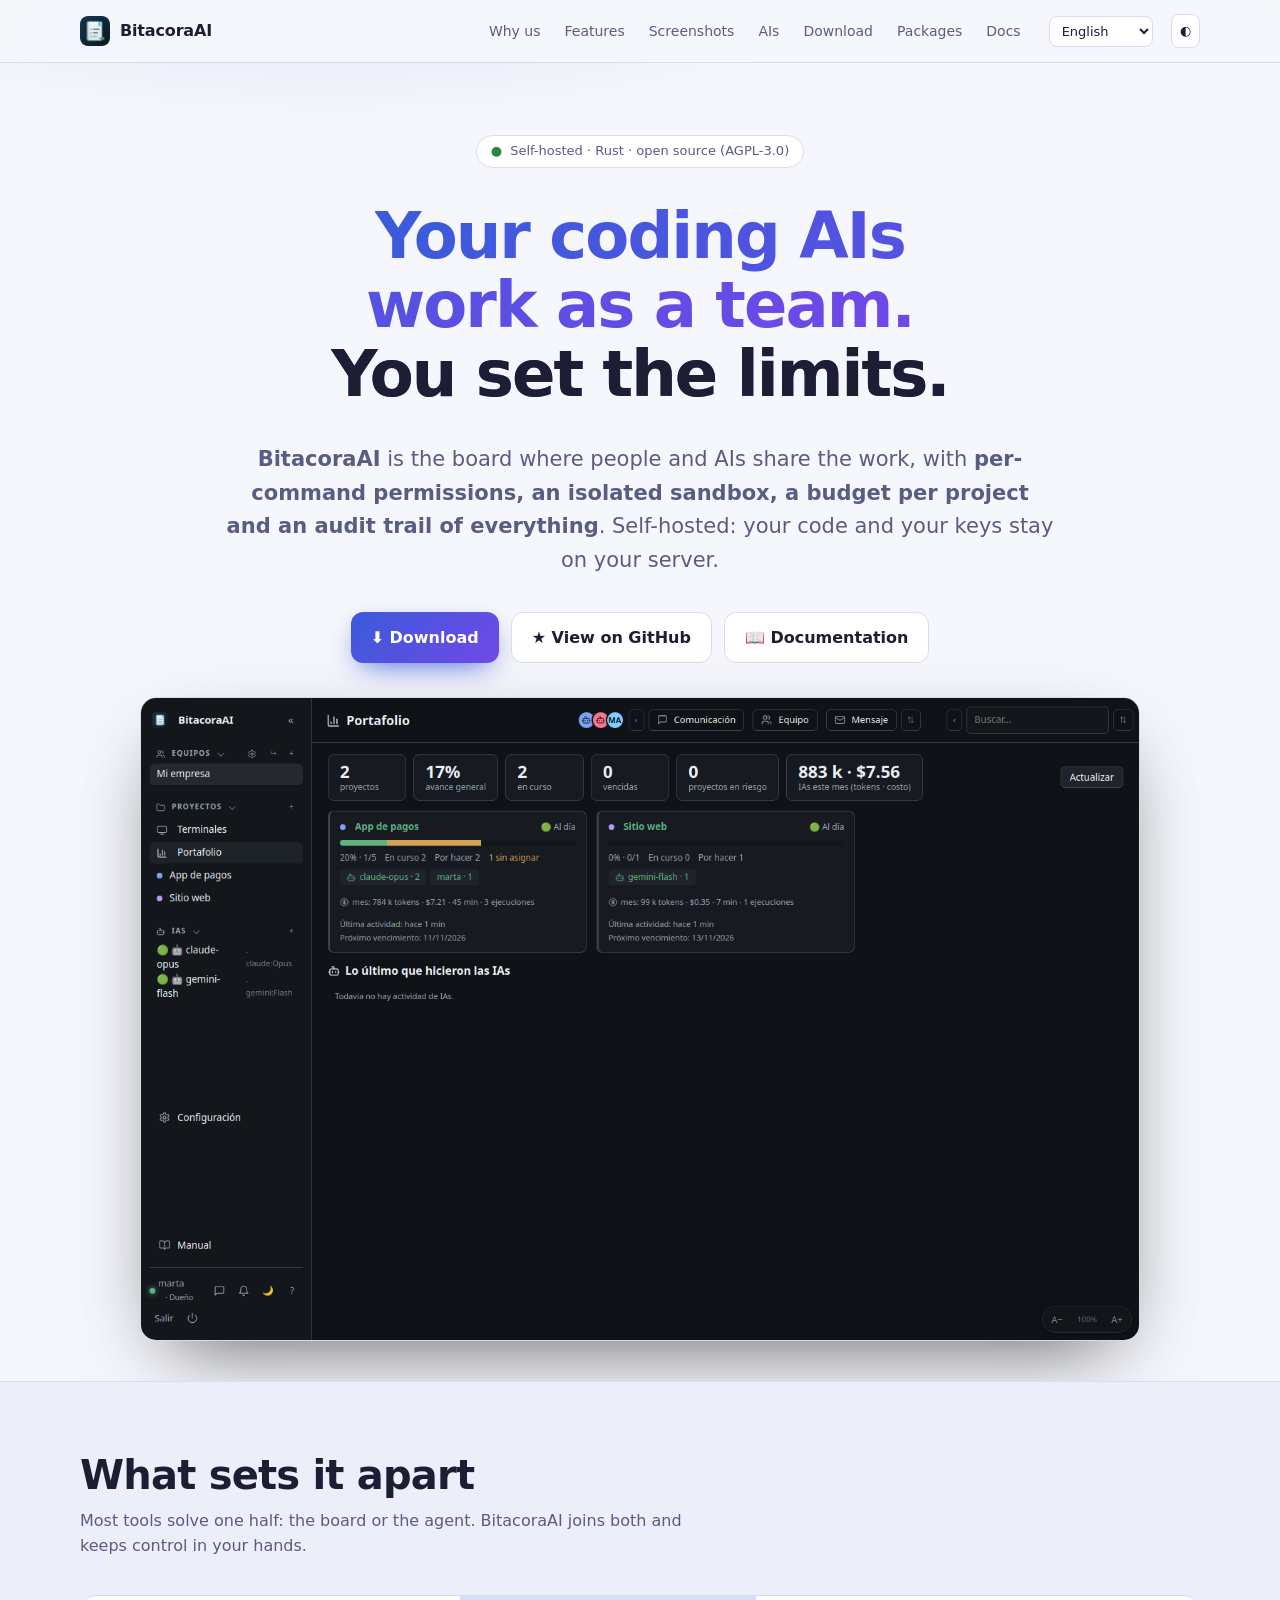
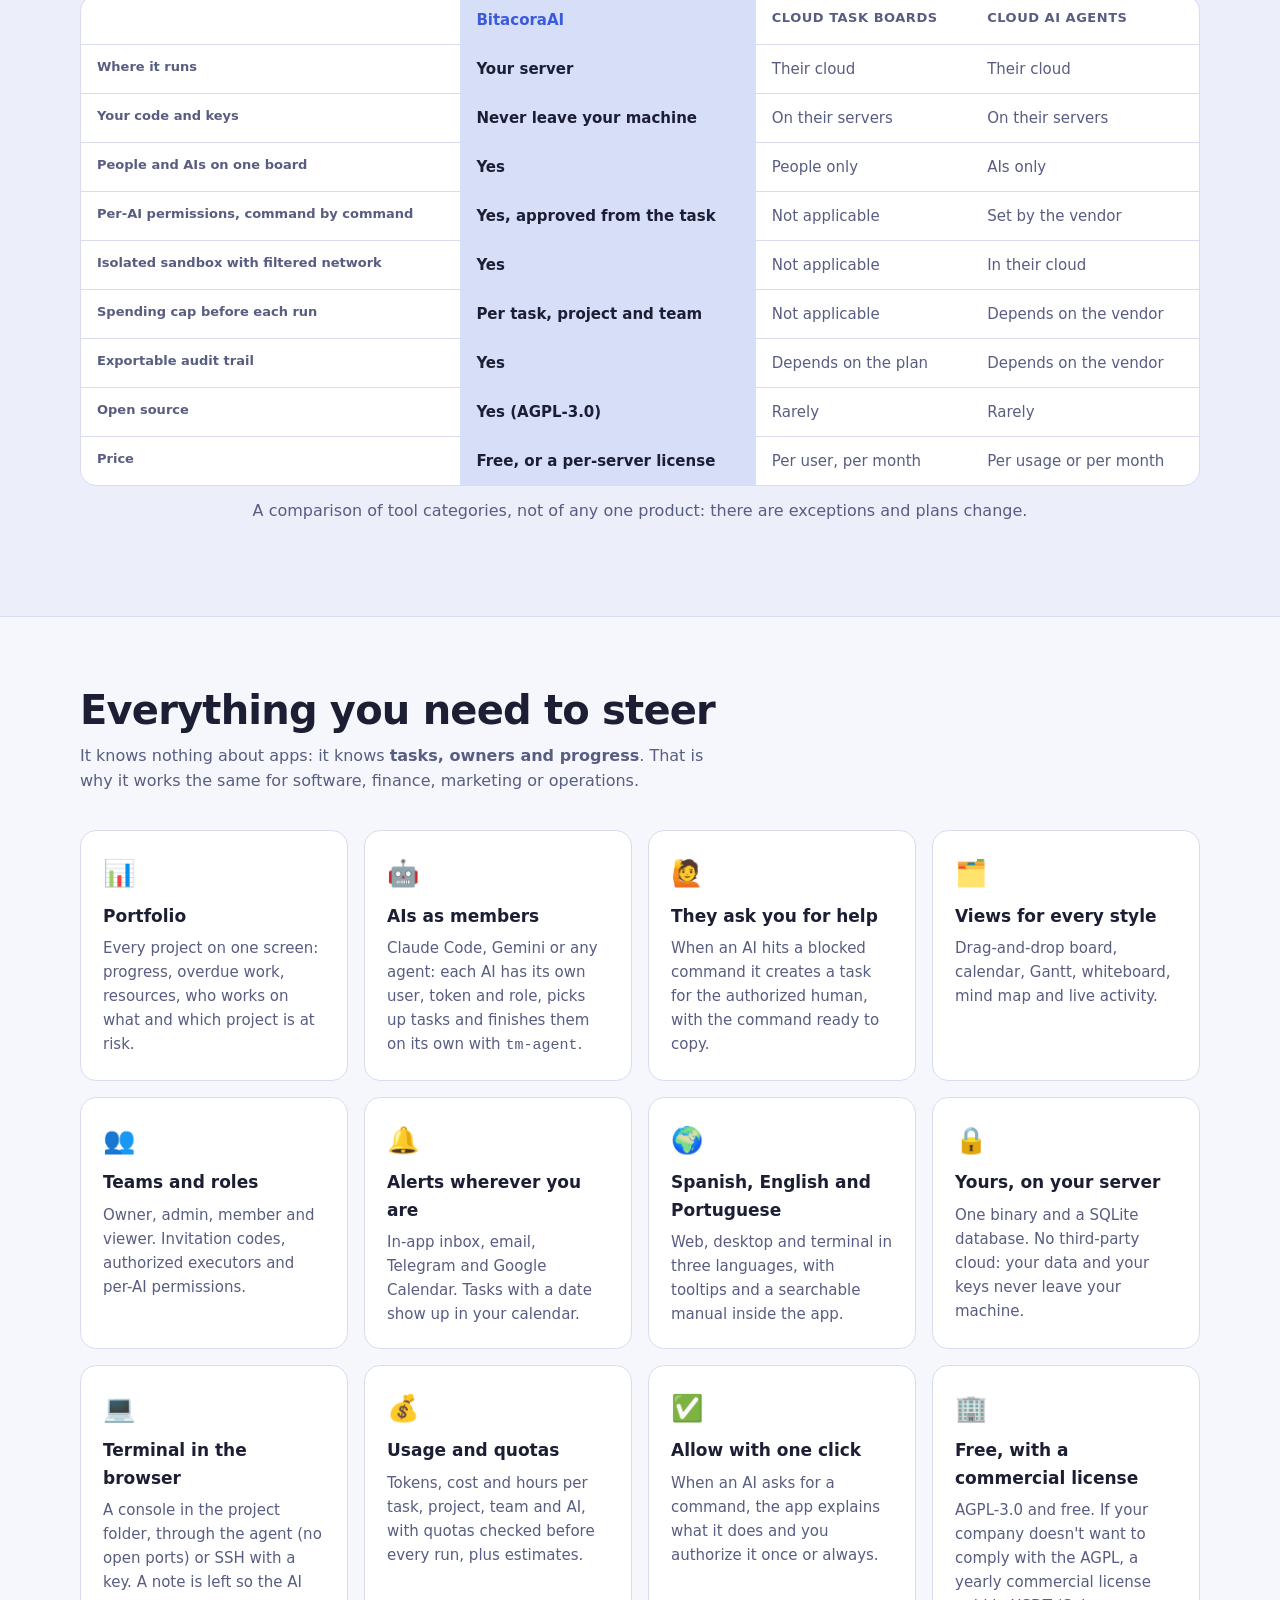
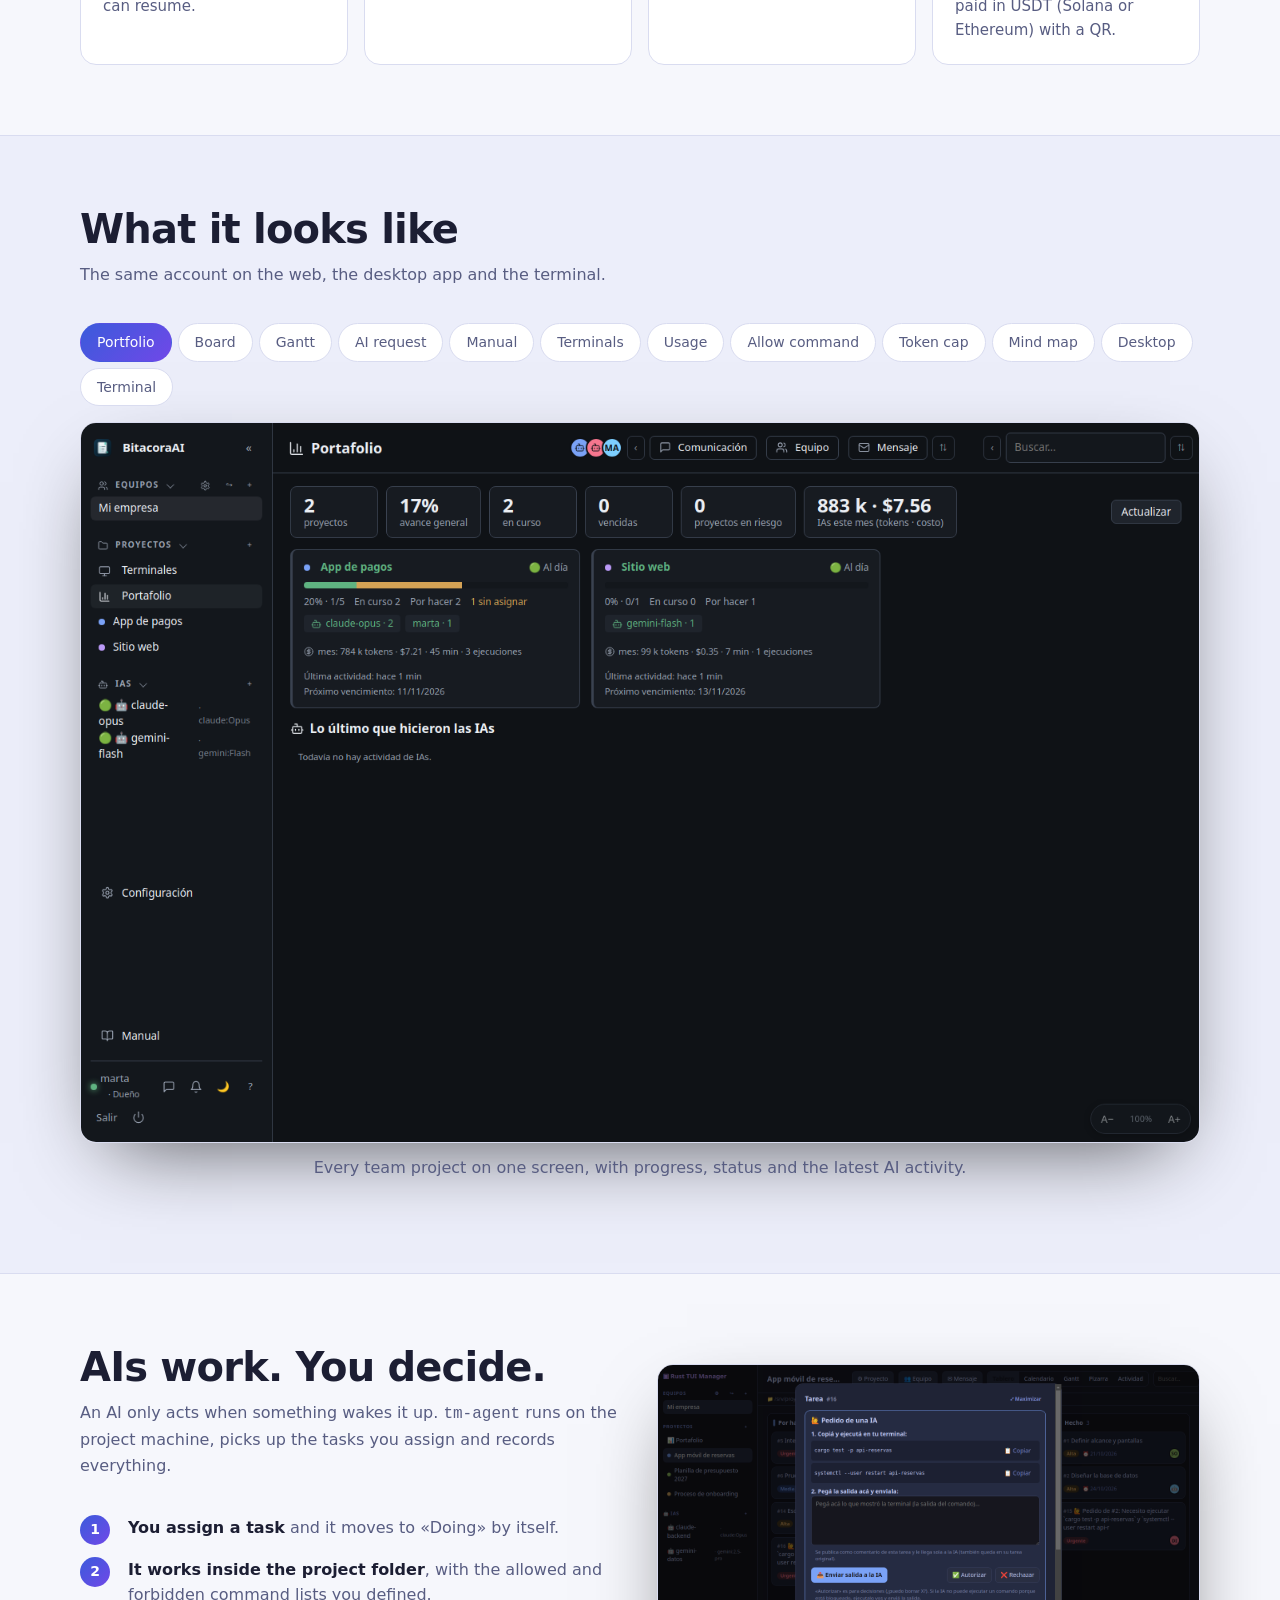
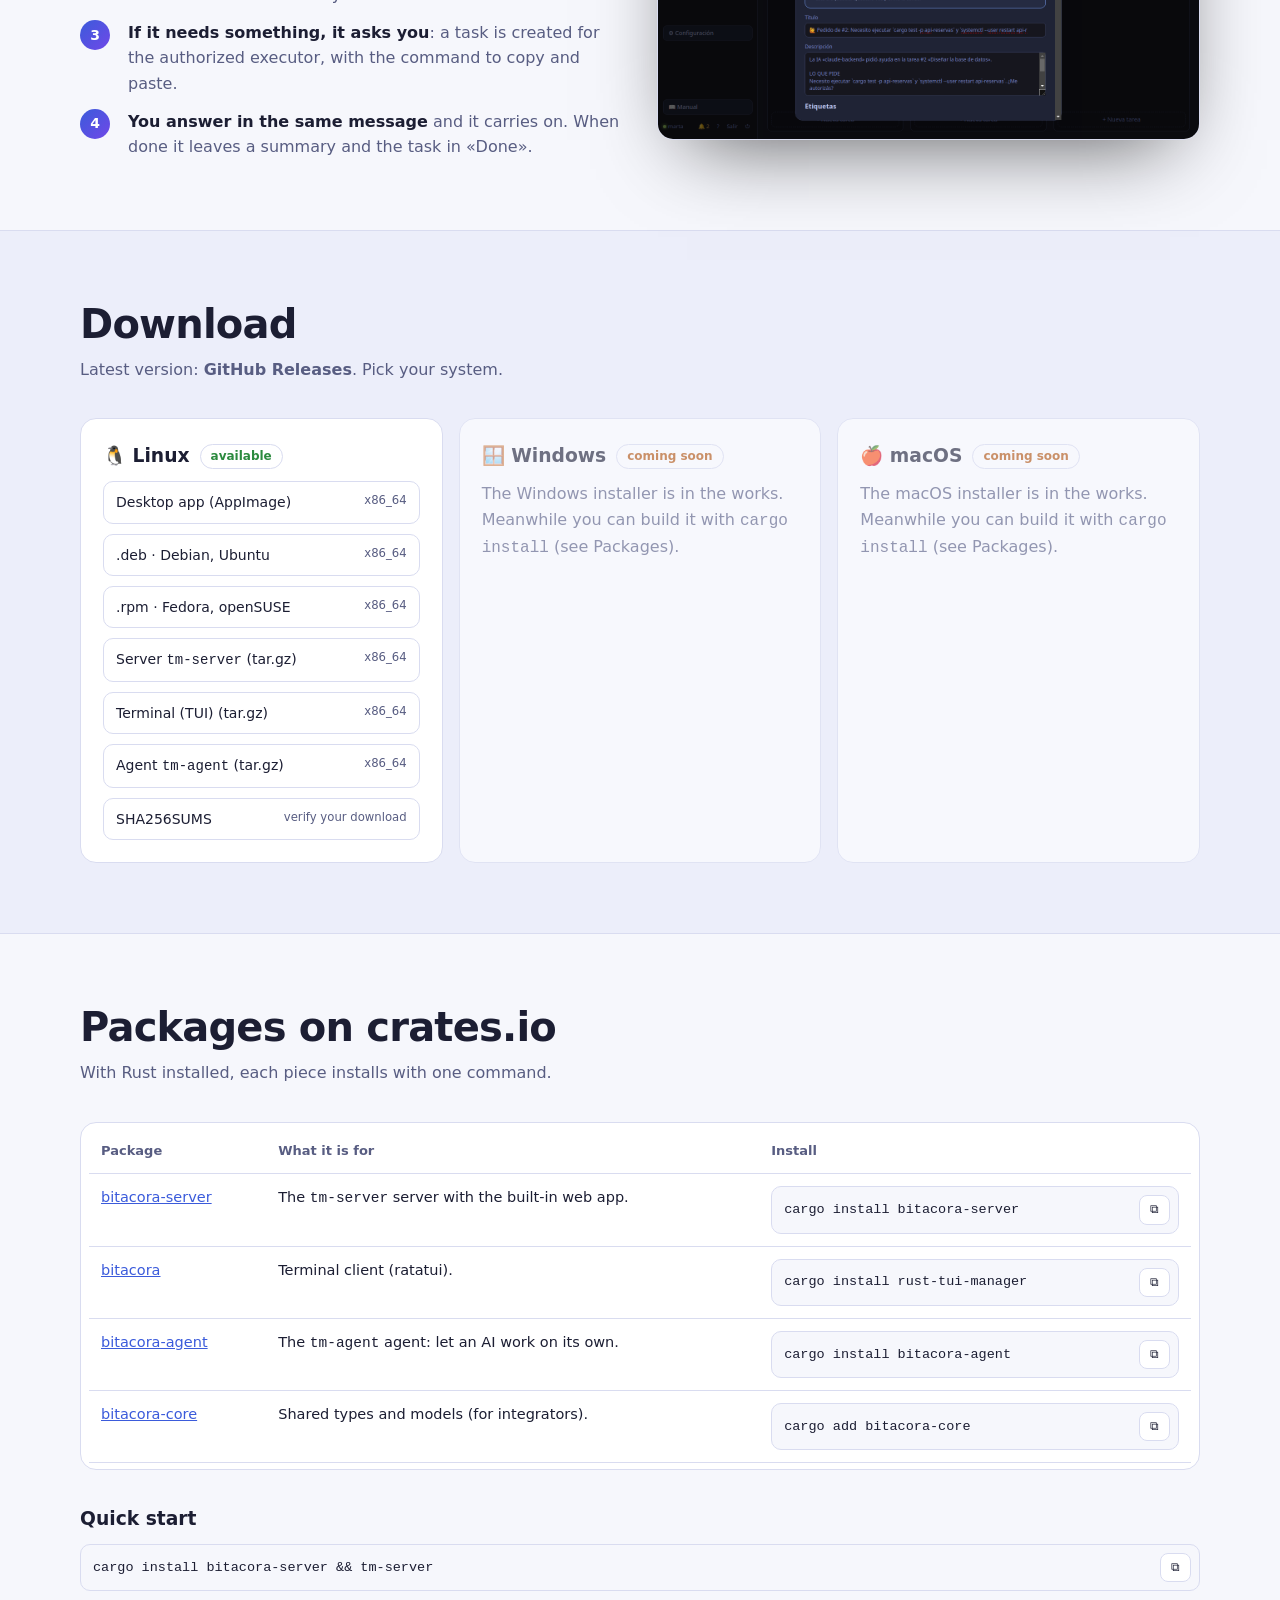
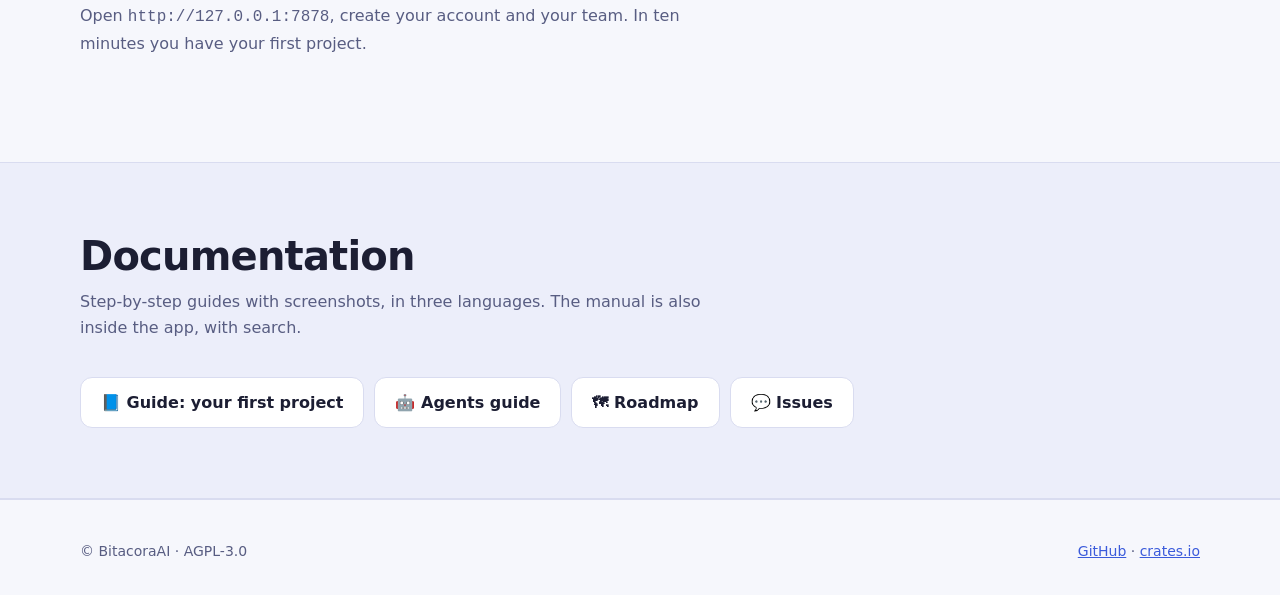
==== commit 29ed1e98: "Portada: sección «Lo que nos diferencia» (tabla comparativa por categorías) en español, inglés y por" ====
--- a/docs/index.html
+++ b/docs/index.html
@@ -48,6 +48,15 @@
 .sub{color:var(--dim);max-width:64ch;margin-bottom:36px}
 .grid{display:grid;gap:16px;grid-template-columns:repeat(auto-fit,minmax(250px,1fr))}
 .card{background:var(--card);border:1px solid var(--line);border-radius:16px;padding:22px}
+.cmp{overflow-x:auto;border:1px solid var(--line);border-radius:16px;background:var(--card)}
+.cmp table{width:100%;border-collapse:collapse;min-width:640px;font-size:15px}
+.cmp th,.cmp td{padding:12px 16px;text-align:left;border-bottom:1px solid var(--line);vertical-align:top}
+.cmp tbody tr:last-child th,.cmp tbody tr:last-child td{border-bottom:0}
+.cmp thead th{font-size:13px;letter-spacing:.04em;text-transform:uppercase;color:var(--dim)}
+.cmp tbody th{font-weight:600}
+.cmp td{color:var(--dim)}
+.cmp .us{color:var(--fg);background:var(--glow);font-weight:600}
+.cmp thead th.us{color:var(--acc);text-transform:none;font-size:15px;letter-spacing:0}
 .card .ic{font-size:26px;margin-bottom:8px}
 .card h3{font-size:17px;margin-bottom:6px}
 .card p{color:var(--dim);font-size:15px}
@@ -86,6 +95,7 @@
 <header><div class="wrap nav">
   <a class="brand" href="#top"><img src="logo/logo-512.png" alt=""> BitacoraAI</a>
   <nav>
+    <a href="#difference" data-i="nav_diff">Diferencias</a>
     <a href="#features" data-i="nav_features">Funciones</a>
     <a href="#screens" data-i="nav_screens">Capturas</a>
     <a href="#ai" data-i="nav_ai">IAs</a>
@@ -109,6 +119,26 @@
   </div>
   <div class="shot"><img src="screenshots/guia-11-portafolio.png" alt="Portafolio con todos los proyectos" id="heroimg" width="1300" height="900"></div>
 </div></div>
+
+<section id="difference" class="alt"><div class="wrap">
+  <h2 data-i="v_h">Lo que nos diferencia</h2>
+  <p class="sub" data-i="v_s">La mayoría de las herramientas resuelven una mitad: el tablero o el agente. BitacoraAI junta las dos y deja el control en tus manos.</p>
+  <div class="cmp"><table>
+    <thead><tr><th></th><th class="us">BitacoraAI</th><th data-i="v_c1">Tableros de tareas en la nube</th><th data-i="v_c2">Agentes de IA en la nube</th></tr></thead>
+    <tbody>
+<tr><th scope="row" data-i="vr0">Dónde corre</th><td class="us" data-i="vc0_0">Tu servidor</td><td class="" data-i="vc0_1">Su nube</td><td class="" data-i="vc0_2">Su nube</td></tr>
+<tr><th scope="row" data-i="vr1">Tu código y tus claves</th><td class="us" data-i="vc1_0">No salen de tu máquina</td><td class="" data-i="vc1_1">En sus servidores</td><td class="" data-i="vc1_2">En sus servidores</td></tr>
+<tr><th scope="row" data-i="vr2">Personas e IAs en el mismo tablero</th><td class="us" data-i="vc2_0">Sí</td><td class="" data-i="vc2_1">Solo personas</td><td class="" data-i="vc2_2">Solo IAs</td></tr>
+<tr><th scope="row" data-i="vr3">Permisos de cada IA, comando por comando</th><td class="us" data-i="vc3_0">Sí, y los autorizás desde la tarea</td><td class="" data-i="vc3_1">No aplica</td><td class="" data-i="vc3_2">Los define el proveedor</td></tr>
+<tr><th scope="row" data-i="vr4">Cápsula aislada con red filtrada</th><td class="us" data-i="vc4_0">Sí</td><td class="" data-i="vc4_1">No aplica</td><td class="" data-i="vc4_2">En su nube</td></tr>
+<tr><th scope="row" data-i="vr5">Tope de gasto antes de ejecutar</th><td class="us" data-i="vc5_0">Por tarea, proyecto y equipo</td><td class="" data-i="vc5_1">No aplica</td><td class="" data-i="vc5_2">Según el proveedor</td></tr>
+<tr><th scope="row" data-i="vr6">Auditoría exportable</th><td class="us" data-i="vc6_0">Sí</td><td class="" data-i="vc6_1">Según el plan</td><td class="" data-i="vc6_2">Según el proveedor</td></tr>
+<tr><th scope="row" data-i="vr7">Código abierto</th><td class="us" data-i="vc7_0">Sí (AGPL-3.0)</td><td class="" data-i="vc7_1">Rara vez</td><td class="" data-i="vc7_2">Rara vez</td></tr>
+<tr><th scope="row" data-i="vr8">Precio</th><td class="us" data-i="vc8_0">Gratis, o licencia por servidor</td><td class="" data-i="vc8_1">Por usuario y por mes</td><td class="" data-i="vc8_2">Por uso o por mes</td></tr>
+    </tbody>
+  </table></div>
+  <p class="cap" data-i="v_note">Comparación entre categorías de herramientas, no de un producto en particular: hay excepciones y los planes cambian.</p>
+</div></section>
 
 <section id="features"><div class="wrap">
   <h2 data-i="f_h">Todo lo que necesitás para dirigir</h2>
@@ -206,9 +236,9 @@
 
 <script>
 const T={
-es:{nav_features:"Funciones",nav_screens:"Capturas",nav_ai:"IAs",nav_download:"Descargar",nav_packages:"Paquetes",nav_docs:"Documentación",pill:"Autoalojado · Rust · código abierto (AGPL-3.0)",h1a:"Tus IAs de código trabajan en equipo.",h1b:"Vos ponés los límites.",lead:"<b>BitacoraAI</b> es el tablero donde personas e IAs comparten el trabajo, con <b>permisos por comando, cápsula aislada, presupuesto por proyecto y auditoría de todo</b>. Autoalojado: tu código y tus claves quedan en tu servidor.",cta_dl:"⬇ Descargar",cta_gh:"★ Ver en GitHub",cta_docs:"📖 Documentación",f_h:"Todo lo que necesitás para dirigir",f_s:"No sabe de apps: sabe de <b>tareas, responsables y avance</b>. Por eso sirve igual para software, finanzas, marketing u operaciones.",c1h:"Portafolio",c1p:"Todos los proyectos en una pantalla: avance, vencidas, recursos, quién trabaja en qué y qué proyecto está en riesgo.",c2h:"IAs como miembros",c2p:"Claude Code, Gemini o cualquier agente: cada IA tiene su usuario, token y rol, toma tareas y las completa sola con <code>tm-agent</code>.",c3h:"Te piden ayuda",c3p:"Si una IA se topa con un comando bloqueado, crea una tarea para el humano autorizado, con el comando listo para copiar.",c4h:"Vistas para cada estilo",c4p:"Tablero con arrastrar y soltar, calendario, Gantt, pizarra, mapa mental y actividad en vivo.",c5h:"Equipos y roles",c5p:"Dueño, admin, miembro y lector. Invitaciones con código, ejecutores autorizados y permisos por IA.",c6h:"Avisos donde estés",c6p:"Bandeja en la app, email, Telegram y Google Calendar. Las tareas con fecha aparecen en tu calendario.",c7h:"Español, inglés y portugués",c7p:"Interfaz web, escritorio y terminal en tres idiomas, con tooltips y un manual con buscador dentro de la app.",c8h:"Tuyo, en tu servidor",c8p:"Un solo binario y una base SQLite. Sin nube de terceros: tus datos y tus claves no salen de tu máquina.",c9h:"Terminal en el navegador",c9p:"Una consola en la carpeta del proyecto, por el agente (sin puertos abiertos) o por SSH con clave. Queda una nota para que la IA retome.",c10h:"Consumo y cuotas",c10p:"Tokens, costo y horas por tarea, proyecto, equipo e IA, con cuotas que se revisan antes de cada ejecución y estimación.",c11h:"Permitir con un clic",c11p:"Cuando una IA pide un comando, la app explica qué hace y lo autorizás una vez o siempre.",c12h:"Libre, con licencia comercial",c12p:"AGPL-3.0 y gratis. Si tu empresa no quiere cumplir la AGPL, licencia comercial anual pagada en USDT (Solana o Ethereum) con QR.",s_h:"Así se ve",s_s:"La misma cuenta en la web, la app de escritorio y la terminal.",a_h:"Las IAs trabajan. Vos decidís.",a_s:"Una IA solo actúa cuando algo la despierta. <code>tm-agent</code> corre en la máquina del proyecto, toma las tareas que le asignes y deja todo registrado.",a1:"<b>Le asignás una tarea</b> y pasa sola a «En curso».",a2:"<b>Trabaja dentro de la carpeta del proyecto</b>, con la lista de comandos permitidos y prohibidos que definiste.",a3:"<b>Si necesita algo, te lo pide</b>: se crea una tarea para el ejecutor autorizado, con el comando para copiar y pegar.",a4:"<b>Le contestás en el mismo mensaje</b> y sigue. Al terminar deja un resumen y la tarea en «Hecho».",d_h:"Descargar",d_s:"Última versión",d_s2:"Elegí tu sistema.",avail:"disponible",soon:"próximamente",d_app:"App de escritorio (AppImage)",d_srv:"Servidor <code>tm-server</code> (tar.gz)",d_tui:"Terminal (TUI) (tar.gz)",d_agt:"Agente <code>tm-agent</code> (tar.gz)",d_ver:"verificá la descarga",d_win:"El instalador para Windows está en preparación. Mientras tanto podés compilarlo con <code>cargo install</code> (ver Paquetes).",d_mac:"El instalador para macOS está en preparación. Mientras tanto podés compilarlo con <code>cargo install</code> (ver Paquetes).",p_h:"Paquetes en crates.io",p_s:"Con Rust instalado, cada pieza se instala con un comando.",p_c1:"Paquete",p_c2:"Para qué sirve",p_c3:"Instalar",p_srv:"El servidor <code>tm-server</code> con la web integrada.",p_tui:"Cliente de terminal (ratatui).",p_agt:"El agente <code>tm-agent</code>: que una IA trabaje sola.",p_core:"Tipos y modelos compartidos (para quien integre).",q_h:"Arranque rápido",q_s:"Abrí <code>http://127.0.0.1:7878</code>, creá tu cuenta y tu equipo. En diez minutos tenés el primer proyecto.",x_h:"Documentación",x_s:"Guías paso a paso con capturas, en tres idiomas. El manual también está dentro de la app, con buscador.",x_guide:"📘 Guía: tu primer proyecto",x_agents:"🤖 Instructivo de agentes",x_road:"🗺 Hoja de ruta",x_issues:"💬 Issues"},
-en:{nav_features:"Features",nav_screens:"Screenshots",nav_ai:"AIs",nav_download:"Download",nav_packages:"Packages",nav_docs:"Docs",pill:"Self-hosted · Rust · open source (AGPL-3.0)",h1a:"Your coding AIs work as a team.",h1b:"You set the limits.",lead:"<b>BitacoraAI</b> is the board where people and AIs share the work, with <b>per-command permissions, an isolated sandbox, a budget per project and an audit trail of everything</b>. Self-hosted: your code and your keys stay on your server.",cta_dl:"⬇ Download",cta_gh:"★ View on GitHub",cta_docs:"📖 Documentation",f_h:"Everything you need to steer",f_s:"It knows nothing about apps: it knows <b>tasks, owners and progress</b>. That is why it works the same for software, finance, marketing or operations.",c1h:"Portfolio",c1p:"Every project on one screen: progress, overdue work, resources, who works on what and which project is at risk.",c2h:"AIs as members",c2p:"Claude Code, Gemini or any agent: each AI has its own user, token and role, picks up tasks and finishes them on its own with <code>tm-agent</code>.",c3h:"They ask you for help",c3p:"When an AI hits a blocked command it creates a task for the authorized human, with the command ready to copy.",c4h:"Views for every style",c4p:"Drag-and-drop board, calendar, Gantt, whiteboard, mind map and live activity.",c5h:"Teams and roles",c5p:"Owner, admin, member and viewer. Invitation codes, authorized executors and per-AI permissions.",c6h:"Alerts wherever you are",c6p:"In-app inbox, email, Telegram and Google Calendar. Tasks with a date show up in your calendar.",c7h:"Spanish, English and Portuguese",c7p:"Web, desktop and terminal in three languages, with tooltips and a searchable manual inside the app.",c8h:"Yours, on your server",c8p:"One binary and a SQLite database. No third-party cloud: your data and your keys never leave your machine.",c9h:"Terminal in the browser",c9p:"A console in the project folder, through the agent (no open ports) or SSH with a key. A note is left so the AI can resume.",c10h:"Usage and quotas",c10p:"Tokens, cost and hours per task, project, team and AI, with quotas checked before every run, plus estimates.",c11h:"Allow with one click",c11p:"When an AI asks for a command, the app explains what it does and you authorize it once or always.",c12h:"Free, with a commercial license",c12p:"AGPL-3.0 and free. If your company doesn't want to comply with the AGPL, a yearly commercial license paid in USDT (Solana or Ethereum) with a QR.",s_h:"What it looks like",s_s:"The same account on the web, the desktop app and the terminal.",a_h:"AIs work. You decide.",a_s:"An AI only acts when something wakes it up. <code>tm-agent</code> runs on the project machine, picks up the tasks you assign and records everything.",a1:"<b>You assign a task</b> and it moves to «Doing» by itself.",a2:"<b>It works inside the project folder</b>, with the allowed and forbidden command lists you defined.",a3:"<b>If it needs something, it asks you</b>: a task is created for the authorized executor, with the command to copy and paste.",a4:"<b>You answer in the same message</b> and it carries on. When done it leaves a summary and the task in «Done».",d_h:"Download",d_s:"Latest version",d_s2:"Pick your system.",avail:"available",soon:"coming soon",d_app:"Desktop app (AppImage)",d_srv:"Server <code>tm-server</code> (tar.gz)",d_tui:"Terminal (TUI) (tar.gz)",d_agt:"Agent <code>tm-agent</code> (tar.gz)",d_ver:"verify your download",d_win:"The Windows installer is in the works. Meanwhile you can build it with <code>cargo install</code> (see Packages).",d_mac:"The macOS installer is in the works. Meanwhile you can build it with <code>cargo install</code> (see Packages).",p_h:"Packages on crates.io",p_s:"With Rust installed, each piece installs with one command.",p_c1:"Package",p_c2:"What it is for",p_c3:"Install",p_srv:"The <code>tm-server</code> server with the built-in web app.",p_tui:"Terminal client (ratatui).",p_agt:"The <code>tm-agent</code> agent: let an AI work on its own.",p_core:"Shared types and models (for integrators).",q_h:"Quick start",q_s:"Open <code>http://127.0.0.1:7878</code>, create your account and your team. In ten minutes you have your first project.",x_h:"Documentation",x_s:"Step-by-step guides with screenshots, in three languages. The manual is also inside the app, with search.",x_guide:"📘 Guide: your first project",x_agents:"🤖 Agents guide",x_road:"🗺 Roadmap",x_issues:"💬 Issues"},
-pt:{nav_features:"Funções",nav_screens:"Capturas",nav_ai:"IAs",nav_download:"Baixar",nav_packages:"Pacotes",nav_docs:"Documentação",pill:"Auto-hospedado · Rust · código aberto (AGPL-3.0)",h1a:"Suas IAs de código trabalham em equipe.",h1b:"Você define os limites.",lead:"O <b>BitacoraAI</b> é o quadro onde pessoas e IAs dividem o trabalho, com <b>permissões por comando, sandbox isolado, orçamento por projeto e auditoria de tudo</b>. Auto-hospedado: seu código e suas chaves ficam no seu servidor.",cta_dl:"⬇ Baixar",cta_gh:"★ Ver no GitHub",cta_docs:"📖 Documentação",f_h:"Tudo o que você precisa para dirigir",f_s:"Ele não entende de apps: entende de <b>tarefas, responsáveis e andamento</b>. Por isso serve igual para software, finanças, marketing ou operações.",c1h:"Portfólio",c1p:"Todos os projetos em uma tela: andamento, atrasos, recursos, quem trabalha em quê e qual projeto está em risco.",c2h:"IAs como membros",c2p:"Claude Code, Gemini ou qualquer agente: cada IA tem seu usuário, token e papel, pega tarefas e as conclui sozinha com o <code>tm-agent</code>.",c3h:"Elas pedem ajuda",c3p:"Se uma IA esbarra num comando bloqueado, cria uma tarefa para o humano autorizado, com o comando pronto para copiar.",c4h:"Visões para cada estilo",c4p:"Quadro com arrastar e soltar, calendário, Gantt, lousa, mapa mental e atividade ao vivo.",c5h:"Equipes e papéis",c5p:"Dono, admin, membro e leitor. Convites com código, executores autorizados e permissões por IA.",c6h:"Avisos onde você estiver",c6p:"Caixa no app, email, Telegram e Google Calendar. Tarefas com data aparecem no seu calendário.",c7h:"Espanhol, inglês e português",c7p:"Interface web, desktop e terminal em três idiomas, com tooltips e um manual com busca dentro do app.",c8h:"Seu, no seu servidor",c8p:"Um só binário e um banco SQLite. Sem nuvem de terceiros: seus dados e suas chaves não saem da sua máquina.",c9h:"Terminal no navegador",c9p:"Um console na pasta do projeto, pelo agente (sem portas abertas) ou SSH com chave. Fica uma nota para a IA retomar.",c10h:"Consumo e cotas",c10p:"Tokens, custo e horas por tarefa, projeto, equipe e IA, com cotas verificadas antes de cada execução e estimativa.",c11h:"Permitir com um clique",c11p:"Quando uma IA pede um comando, o app explica o que ele faz e você autoriza uma vez ou sempre.",c12h:"Livre, com licença comercial",c12p:"AGPL-3.0 e grátis. Se sua empresa não quer cumprir a AGPL, licença comercial anual paga em USDT (Solana ou Ethereum) com QR.",s_h:"Como fica",s_s:"A mesma conta na web, no app desktop e no terminal.",a_h:"As IAs trabalham. Você decide.",a_s:"Uma IA só age quando algo a desperta. O <code>tm-agent</code> roda na máquina do projeto, pega as tarefas que você atribuir e registra tudo.",a1:"<b>Você atribui uma tarefa</b> e ela passa sozinha para «Em andamento».",a2:"<b>Trabalha dentro da pasta do projeto</b>, com as listas de comandos permitidos e proibidos que você definiu.",a3:"<b>Se precisa de algo, pede a você</b>: é criada uma tarefa para o executor autorizado, com o comando para copiar e colar.",a4:"<b>Você responde na mesma mensagem</b> e ela segue. Ao terminar deixa um resumo e a tarefa em «Concluída».",d_h:"Baixar",d_s:"Última versão",d_s2:"Escolha seu sistema.",avail:"disponível",soon:"em breve",d_app:"App desktop (AppImage)",d_srv:"Servidor <code>tm-server</code> (tar.gz)",d_tui:"Terminal (TUI) (tar.gz)",d_agt:"Agente <code>tm-agent</code> (tar.gz)",d_ver:"verifique o download",d_win:"O instalador para Windows está em preparação. Enquanto isso você pode compilar com <code>cargo install</code> (veja Pacotes).",d_mac:"O instalador para macOS está em preparação. Enquanto isso você pode compilar com <code>cargo install</code> (veja Pacotes).",p_h:"Pacotes no crates.io",p_s:"Com Rust instalado, cada peça se instala com um comando.",p_c1:"Pacote",p_c2:"Para que serve",p_c3:"Instalar",p_srv:"O servidor <code>tm-server</code> com o app web integrado.",p_tui:"Cliente de terminal (ratatui).",p_agt:"O agente <code>tm-agent</code>: deixe uma IA trabalhar sozinha.",p_core:"Tipos e modelos compartilhados (para quem integra).",q_h:"Início rápido",q_s:"Abra <code>http://127.0.0.1:7878</code>, crie sua conta e sua equipe. Em dez minutos você tem o primeiro projeto.",x_h:"Documentação",x_s:"Guias passo a passo com capturas, em três idiomas. O manual também fica dentro do app, com busca.",x_guide:"📘 Guia: seu primeiro projeto",x_agents:"🤖 Guia de agentes",x_road:"🗺 Roteiro",x_issues:"💬 Issues"}};
+es:{nav_diff:"Diferencias",v_h:"Lo que nos diferencia",v_s:"La mayoría de las herramientas resuelven una mitad: el tablero o el agente. BitacoraAI junta las dos y deja el control en tus manos.",v_c1:"Tableros de tareas en la nube",v_c2:"Agentes de IA en la nube",vr0:"Dónde corre",vc0_0:"Tu servidor",vc0_1:"Su nube",vc0_2:"Su nube",vr1:"Tu código y tus claves",vc1_0:"No salen de tu máquina",vc1_1:"En sus servidores",vc1_2:"En sus servidores",vr2:"Personas e IAs en el mismo tablero",vc2_0:"Sí",vc2_1:"Solo personas",vc2_2:"Solo IAs",vr3:"Permisos de cada IA, comando por comando",vc3_0:"Sí, y los autorizás desde la tarea",vc3_1:"No aplica",vc3_2:"Los define el proveedor",vr4:"Cápsula aislada con red filtrada",vc4_0:"Sí",vc4_1:"No aplica",vc4_2:"En su nube",vr5:"Tope de gasto antes de ejecutar",vc5_0:"Por tarea, proyecto y equipo",vc5_1:"No aplica",vc5_2:"Según el proveedor",vr6:"Auditoría exportable",vc6_0:"Sí",vc6_1:"Según el plan",vc6_2:"Según el proveedor",vr7:"Código abierto",vc7_0:"Sí (AGPL-3.0)",vc7_1:"Rara vez",vc7_2:"Rara vez",vr8:"Precio",vc8_0:"Gratis, o licencia por servidor",vc8_1:"Por usuario y por mes",vc8_2:"Por uso o por mes",v_note:"Comparación entre categorías de herramientas, no de un producto en particular: hay excepciones y los planes cambian.",nav_features:"Funciones",nav_screens:"Capturas",nav_ai:"IAs",nav_download:"Descargar",nav_packages:"Paquetes",nav_docs:"Documentación",pill:"Autoalojado · Rust · código abierto (AGPL-3.0)",h1a:"Tus IAs de código trabajan en equipo.",h1b:"Vos ponés los límites.",lead:"<b>BitacoraAI</b> es el tablero donde personas e IAs comparten el trabajo, con <b>permisos por comando, cápsula aislada, presupuesto por proyecto y auditoría de todo</b>. Autoalojado: tu código y tus claves quedan en tu servidor.",cta_dl:"⬇ Descargar",cta_gh:"★ Ver en GitHub",cta_docs:"📖 Documentación",f_h:"Todo lo que necesitás para dirigir",f_s:"No sabe de apps: sabe de <b>tareas, responsables y avance</b>. Por eso sirve igual para software, finanzas, marketing u operaciones.",c1h:"Portafolio",c1p:"Todos los proyectos en una pantalla: avance, vencidas, recursos, quién trabaja en qué y qué proyecto está en riesgo.",c2h:"IAs como miembros",c2p:"Claude Code, Gemini o cualquier agente: cada IA tiene su usuario, token y rol, toma tareas y las completa sola con <code>tm-agent</code>.",c3h:"Te piden ayuda",c3p:"Si una IA se topa con un comando bloqueado, crea una tarea para el humano autorizado, con el comando listo para copiar.",c4h:"Vistas para cada estilo",c4p:"Tablero con arrastrar y soltar, calendario, Gantt, pizarra, mapa mental y actividad en vivo.",c5h:"Equipos y roles",c5p:"Dueño, admin, miembro y lector. Invitaciones con código, ejecutores autorizados y permisos por IA.",c6h:"Avisos donde estés",c6p:"Bandeja en la app, email, Telegram y Google Calendar. Las tareas con fecha aparecen en tu calendario.",c7h:"Español, inglés y portugués",c7p:"Interfaz web, escritorio y terminal en tres idiomas, con tooltips y un manual con buscador dentro de la app.",c8h:"Tuyo, en tu servidor",c8p:"Un solo binario y una base SQLite. Sin nube de terceros: tus datos y tus claves no salen de tu máquina.",c9h:"Terminal en el navegador",c9p:"Una consola en la carpeta del proyecto, por el agente (sin puertos abiertos) o por SSH con clave. Queda una nota para que la IA retome.",c10h:"Consumo y cuotas",c10p:"Tokens, costo y horas por tarea, proyecto, equipo e IA, con cuotas que se revisan antes de cada ejecución y estimación.",c11h:"Permitir con un clic",c11p:"Cuando una IA pide un comando, la app explica qué hace y lo autorizás una vez o siempre.",c12h:"Libre, con licencia comercial",c12p:"AGPL-3.0 y gratis. Si tu empresa no quiere cumplir la AGPL, licencia comercial anual pagada en USDT (Solana o Ethereum) con QR.",s_h:"Así se ve",s_s:"La misma cuenta en la web, la app de escritorio y la terminal.",a_h:"Las IAs trabajan. Vos decidís.",a_s:"Una IA solo actúa cuando algo la despierta. <code>tm-agent</code> corre en la máquina del proyecto, toma las tareas que le asignes y deja todo registrado.",a1:"<b>Le asignás una tarea</b> y pasa sola a «En curso».",a2:"<b>Trabaja dentro de la carpeta del proyecto</b>, con la lista de comandos permitidos y prohibidos que definiste.",a3:"<b>Si necesita algo, te lo pide</b>: se crea una tarea para el ejecutor autorizado, con el comando para copiar y pegar.",a4:"<b>Le contestás en el mismo mensaje</b> y sigue. Al terminar deja un resumen y la tarea en «Hecho».",d_h:"Descargar",d_s:"Última versión",d_s2:"Elegí tu sistema.",avail:"disponible",soon:"próximamente",d_app:"App de escritorio (AppImage)",d_srv:"Servidor <code>tm-server</code> (tar.gz)",d_tui:"Terminal (TUI) (tar.gz)",d_agt:"Agente <code>tm-agent</code> (tar.gz)",d_ver:"verificá la descarga",d_win:"El instalador para Windows está en preparación. Mientras tanto podés compilarlo con <code>cargo install</code> (ver Paquetes).",d_mac:"El instalador para macOS está en preparación. Mientras tanto podés compilarlo con <code>cargo install</code> (ver Paquetes).",p_h:"Paquetes en crates.io",p_s:"Con Rust instalado, cada pieza se instala con un comando.",p_c1:"Paquete",p_c2:"Para qué sirve",p_c3:"Instalar",p_srv:"El servidor <code>tm-server</code> con la web integrada.",p_tui:"Cliente de terminal (ratatui).",p_agt:"El agente <code>tm-agent</code>: que una IA trabaje sola.",p_core:"Tipos y modelos compartidos (para quien integre).",q_h:"Arranque rápido",q_s:"Abrí <code>http://127.0.0.1:7878</code>, creá tu cuenta y tu equipo. En diez minutos tenés el primer proyecto.",x_h:"Documentación",x_s:"Guías paso a paso con capturas, en tres idiomas. El manual también está dentro de la app, con buscador.",x_guide:"📘 Guía: tu primer proyecto",x_agents:"🤖 Instructivo de agentes",x_road:"🗺 Hoja de ruta",x_issues:"💬 Issues"},
+en:{v_h:"What sets it apart",v_s:"Most tools solve one half: the board or the agent. BitacoraAI joins both and keeps control in your hands.",v_c1:"Cloud task boards",v_c2:"Cloud AI agents",v_note:"A comparison of tool categories, not of any one product: there are exceptions and plans change.",vr0:"Where it runs",vc0_0:"Your server",vc0_1:"Their cloud",vc0_2:"Their cloud",vr1:"Your code and keys",vc1_0:"Never leave your machine",vc1_1:"On their servers",vc1_2:"On their servers",vr2:"People and AIs on one board",vc2_0:"Yes",vc2_1:"People only",vc2_2:"AIs only",vr3:"Per-AI permissions, command by command",vc3_0:"Yes, approved from the task",vc3_1:"Not applicable",vc3_2:"Set by the vendor",vr4:"Isolated sandbox with filtered network",vc4_0:"Yes",vc4_1:"Not applicable",vc4_2:"In their cloud",vr5:"Spending cap before each run",vc5_0:"Per task, project and team",vc5_1:"Not applicable",vc5_2:"Depends on the vendor",vr6:"Exportable audit trail",vc6_0:"Yes",vc6_1:"Depends on the plan",vc6_2:"Depends on the vendor",vr7:"Open source",vc7_0:"Yes (AGPL-3.0)",vc7_1:"Rarely",vc7_2:"Rarely",vr8:"Price",vc8_0:"Free, or a per-server license",vc8_1:"Per user, per month",vc8_2:"Per usage or per month",nav_diff:"Why us",nav_features:"Features",nav_screens:"Screenshots",nav_ai:"AIs",nav_download:"Download",nav_packages:"Packages",nav_docs:"Docs",pill:"Self-hosted · Rust · open source (AGPL-3.0)",h1a:"Your coding AIs work as a team.",h1b:"You set the limits.",lead:"<b>BitacoraAI</b> is the board where people and AIs share the work, with <b>per-command permissions, an isolated sandbox, a budget per project and an audit trail of everything</b>. Self-hosted: your code and your keys stay on your server.",cta_dl:"⬇ Download",cta_gh:"★ View on GitHub",cta_docs:"📖 Documentation",f_h:"Everything you need to steer",f_s:"It knows nothing about apps: it knows <b>tasks, owners and progress</b>. That is why it works the same for software, finance, marketing or operations.",c1h:"Portfolio",c1p:"Every project on one screen: progress, overdue work, resources, who works on what and which project is at risk.",c2h:"AIs as members",c2p:"Claude Code, Gemini or any agent: each AI has its own user, token and role, picks up tasks and finishes them on its own with <code>tm-agent</code>.",c3h:"They ask you for help",c3p:"When an AI hits a blocked command it creates a task for the authorized human, with the command ready to copy.",c4h:"Views for every style",c4p:"Drag-and-drop board, calendar, Gantt, whiteboard, mind map and live activity.",c5h:"Teams and roles",c5p:"Owner, admin, member and viewer. Invitation codes, authorized executors and per-AI permissions.",c6h:"Alerts wherever you are",c6p:"In-app inbox, email, Telegram and Google Calendar. Tasks with a date show up in your calendar.",c7h:"Spanish, English and Portuguese",c7p:"Web, desktop and terminal in three languages, with tooltips and a searchable manual inside the app.",c8h:"Yours, on your server",c8p:"One binary and a SQLite database. No third-party cloud: your data and your keys never leave your machine.",c9h:"Terminal in the browser",c9p:"A console in the project folder, through the agent (no open ports) or SSH with a key. A note is left so the AI can resume.",c10h:"Usage and quotas",c10p:"Tokens, cost and hours per task, project, team and AI, with quotas checked before every run, plus estimates.",c11h:"Allow with one click",c11p:"When an AI asks for a command, the app explains what it does and you authorize it once or always.",c12h:"Free, with a commercial license",c12p:"AGPL-3.0 and free. If your company doesn't want to comply with the AGPL, a yearly commercial license paid in USDT (Solana or Ethereum) with a QR.",s_h:"What it looks like",s_s:"The same account on the web, the desktop app and the terminal.",a_h:"AIs work. You decide.",a_s:"An AI only acts when something wakes it up. <code>tm-agent</code> runs on the project machine, picks up the tasks you assign and records everything.",a1:"<b>You assign a task</b> and it moves to «Doing» by itself.",a2:"<b>It works inside the project folder</b>, with the allowed and forbidden command lists you defined.",a3:"<b>If it needs something, it asks you</b>: a task is created for the authorized executor, with the command to copy and paste.",a4:"<b>You answer in the same message</b> and it carries on. When done it leaves a summary and the task in «Done».",d_h:"Download",d_s:"Latest version",d_s2:"Pick your system.",avail:"available",soon:"coming soon",d_app:"Desktop app (AppImage)",d_srv:"Server <code>tm-server</code> (tar.gz)",d_tui:"Terminal (TUI) (tar.gz)",d_agt:"Agent <code>tm-agent</code> (tar.gz)",d_ver:"verify your download",d_win:"The Windows installer is in the works. Meanwhile you can build it with <code>cargo install</code> (see Packages).",d_mac:"The macOS installer is in the works. Meanwhile you can build it with <code>cargo install</code> (see Packages).",p_h:"Packages on crates.io",p_s:"With Rust installed, each piece installs with one command.",p_c1:"Package",p_c2:"What it is for",p_c3:"Install",p_srv:"The <code>tm-server</code> server with the built-in web app.",p_tui:"Terminal client (ratatui).",p_agt:"The <code>tm-agent</code> agent: let an AI work on its own.",p_core:"Shared types and models (for integrators).",q_h:"Quick start",q_s:"Open <code>http://127.0.0.1:7878</code>, create your account and your team. In ten minutes you have your first project.",x_h:"Documentation",x_s:"Step-by-step guides with screenshots, in three languages. The manual is also inside the app, with search.",x_guide:"📘 Guide: your first project",x_agents:"🤖 Agents guide",x_road:"🗺 Roadmap",x_issues:"💬 Issues"},
+pt:{v_h:"O que nos diferencia",v_s:"A maioria das ferramentas resolve uma metade: o quadro ou o agente. O BitacoraAI junta as duas e deixa o controle nas suas mãos.",v_c1:"Quadros de tarefas na nuvem",v_c2:"Agentes de IA na nuvem",v_note:"Comparação entre categorias de ferramentas, não de um produto específico: há exceções e os planos mudam.",vr0:"Onde roda",vc0_0:"Seu servidor",vc0_1:"A nuvem deles",vc0_2:"A nuvem deles",vr1:"Seu código e suas chaves",vc1_0:"Não saem da sua máquina",vc1_1:"Nos servidores deles",vc1_2:"Nos servidores deles",vr2:"Pessoas e IAs no mesmo quadro",vc2_0:"Sim",vc2_1:"Só pessoas",vc2_2:"Só IAs",vr3:"Permissões de cada IA, comando a comando",vc3_0:"Sim, e você autoriza pela tarefa",vc3_1:"Não se aplica",vc3_2:"Definidas pelo fornecedor",vr4:"Cápsula isolada com rede filtrada",vc4_0:"Sim",vc4_1:"Não se aplica",vc4_2:"Na nuvem deles",vr5:"Teto de gasto antes de executar",vc5_0:"Por tarefa, projeto e equipe",vc5_1:"Não se aplica",vc5_2:"Depende do fornecedor",vr6:"Auditoria exportável",vc6_0:"Sim",vc6_1:"Depende do plano",vc6_2:"Depende do fornecedor",vr7:"Código aberto",vc7_0:"Sim (AGPL-3.0)",vc7_1:"Raramente",vc7_2:"Raramente",vr8:"Preço",vc8_0:"Grátis, ou licença por servidor",vc8_1:"Por usuário, por mês",vc8_2:"Por uso ou por mês",nav_diff:"Diferenciais",nav_features:"Funções",nav_screens:"Capturas",nav_ai:"IAs",nav_download:"Baixar",nav_packages:"Pacotes",nav_docs:"Documentação",pill:"Auto-hospedado · Rust · código aberto (AGPL-3.0)",h1a:"Suas IAs de código trabalham em equipe.",h1b:"Você define os limites.",lead:"O <b>BitacoraAI</b> é o quadro onde pessoas e IAs dividem o trabalho, com <b>permissões por comando, sandbox isolado, orçamento por projeto e auditoria de tudo</b>. Auto-hospedado: seu código e suas chaves ficam no seu servidor.",cta_dl:"⬇ Baixar",cta_gh:"★ Ver no GitHub",cta_docs:"📖 Documentação",f_h:"Tudo o que você precisa para dirigir",f_s:"Ele não entende de apps: entende de <b>tarefas, responsáveis e andamento</b>. Por isso serve igual para software, finanças, marketing ou operações.",c1h:"Portfólio",c1p:"Todos os projetos em uma tela: andamento, atrasos, recursos, quem trabalha em quê e qual projeto está em risco.",c2h:"IAs como membros",c2p:"Claude Code, Gemini ou qualquer agente: cada IA tem seu usuário, token e papel, pega tarefas e as conclui sozinha com o <code>tm-agent</code>.",c3h:"Elas pedem ajuda",c3p:"Se uma IA esbarra num comando bloqueado, cria uma tarefa para o humano autorizado, com o comando pronto para copiar.",c4h:"Visões para cada estilo",c4p:"Quadro com arrastar e soltar, calendário, Gantt, lousa, mapa mental e atividade ao vivo.",c5h:"Equipes e papéis",c5p:"Dono, admin, membro e leitor. Convites com código, executores autorizados e permissões por IA.",c6h:"Avisos onde você estiver",c6p:"Caixa no app, email, Telegram e Google Calendar. Tarefas com data aparecem no seu calendário.",c7h:"Espanhol, inglês e português",c7p:"Interface web, desktop e terminal em três idiomas, com tooltips e um manual com busca dentro do app.",c8h:"Seu, no seu servidor",c8p:"Um só binário e um banco SQLite. Sem nuvem de terceiros: seus dados e suas chaves não saem da sua máquina.",c9h:"Terminal no navegador",c9p:"Um console na pasta do projeto, pelo agente (sem portas abertas) ou SSH com chave. Fica uma nota para a IA retomar.",c10h:"Consumo e cotas",c10p:"Tokens, custo e horas por tarefa, projeto, equipe e IA, com cotas verificadas antes de cada execução e estimativa.",c11h:"Permitir com um clique",c11p:"Quando uma IA pede um comando, o app explica o que ele faz e você autoriza uma vez ou sempre.",c12h:"Livre, com licença comercial",c12p:"AGPL-3.0 e grátis. Se sua empresa não quer cumprir a AGPL, licença comercial anual paga em USDT (Solana ou Ethereum) com QR.",s_h:"Como fica",s_s:"A mesma conta na web, no app desktop e no terminal.",a_h:"As IAs trabalham. Você decide.",a_s:"Uma IA só age quando algo a desperta. O <code>tm-agent</code> roda na máquina do projeto, pega as tarefas que você atribuir e registra tudo.",a1:"<b>Você atribui uma tarefa</b> e ela passa sozinha para «Em andamento».",a2:"<b>Trabalha dentro da pasta do projeto</b>, com as listas de comandos permitidos e proibidos que você definiu.",a3:"<b>Se precisa de algo, pede a você</b>: é criada uma tarefa para o executor autorizado, com o comando para copiar e colar.",a4:"<b>Você responde na mesma mensagem</b> e ela segue. Ao terminar deixa um resumo e a tarefa em «Concluída».",d_h:"Baixar",d_s:"Última versão",d_s2:"Escolha seu sistema.",avail:"disponível",soon:"em breve",d_app:"App desktop (AppImage)",d_srv:"Servidor <code>tm-server</code> (tar.gz)",d_tui:"Terminal (TUI) (tar.gz)",d_agt:"Agente <code>tm-agent</code> (tar.gz)",d_ver:"verifique o download",d_win:"O instalador para Windows está em preparação. Enquanto isso você pode compilar com <code>cargo install</code> (veja Pacotes).",d_mac:"O instalador para macOS está em preparação. Enquanto isso você pode compilar com <code>cargo install</code> (veja Pacotes).",p_h:"Pacotes no crates.io",p_s:"Com Rust instalado, cada peça se instala com um comando.",p_c1:"Pacote",p_c2:"Para que serve",p_c3:"Instalar",p_srv:"O servidor <code>tm-server</code> com o app web integrado.",p_tui:"Cliente de terminal (ratatui).",p_agt:"O agente <code>tm-agent</code>: deixe uma IA trabalhar sozinha.",p_core:"Tipos e modelos compartilhados (para quem integra).",q_h:"Início rápido",q_s:"Abra <code>http://127.0.0.1:7878</code>, crie sua conta e sua equipe. Em dez minutos você tem o primeiro projeto.",x_h:"Documentação",x_s:"Guias passo a passo com capturas, em três idiomas. O manual também fica dentro do app, com busca.",x_guide:"📘 Guia: seu primeiro projeto",x_agents:"🤖 Guia de agentes",x_road:"🗺 Roteiro",x_issues:"💬 Issues"}};
 const SHOTS=[
  ["guia-11-portafolio.png",{es:"Portafolio",en:"Portfolio",pt:"Portfólio"},{es:"Todos los proyectos del equipo en una pantalla, con avance, estado y lo último que hicieron las IAs.",en:"Every team project on one screen, with progress, status and the latest AI activity.",pt:"Todos os projetos da equipe em uma tela, com andamento, estado e o que as IAs fizeram por último."}],
  ["web-board.png",{es:"Tablero",en:"Board",pt:"Quadro"},{es:"Tareas por columna, con arrastrar y soltar y orden manual.",en:"Tasks by column, with drag and drop and manual ordering.",pt:"Tarefas por coluna, com arrastar e soltar e ordem manual."}],
